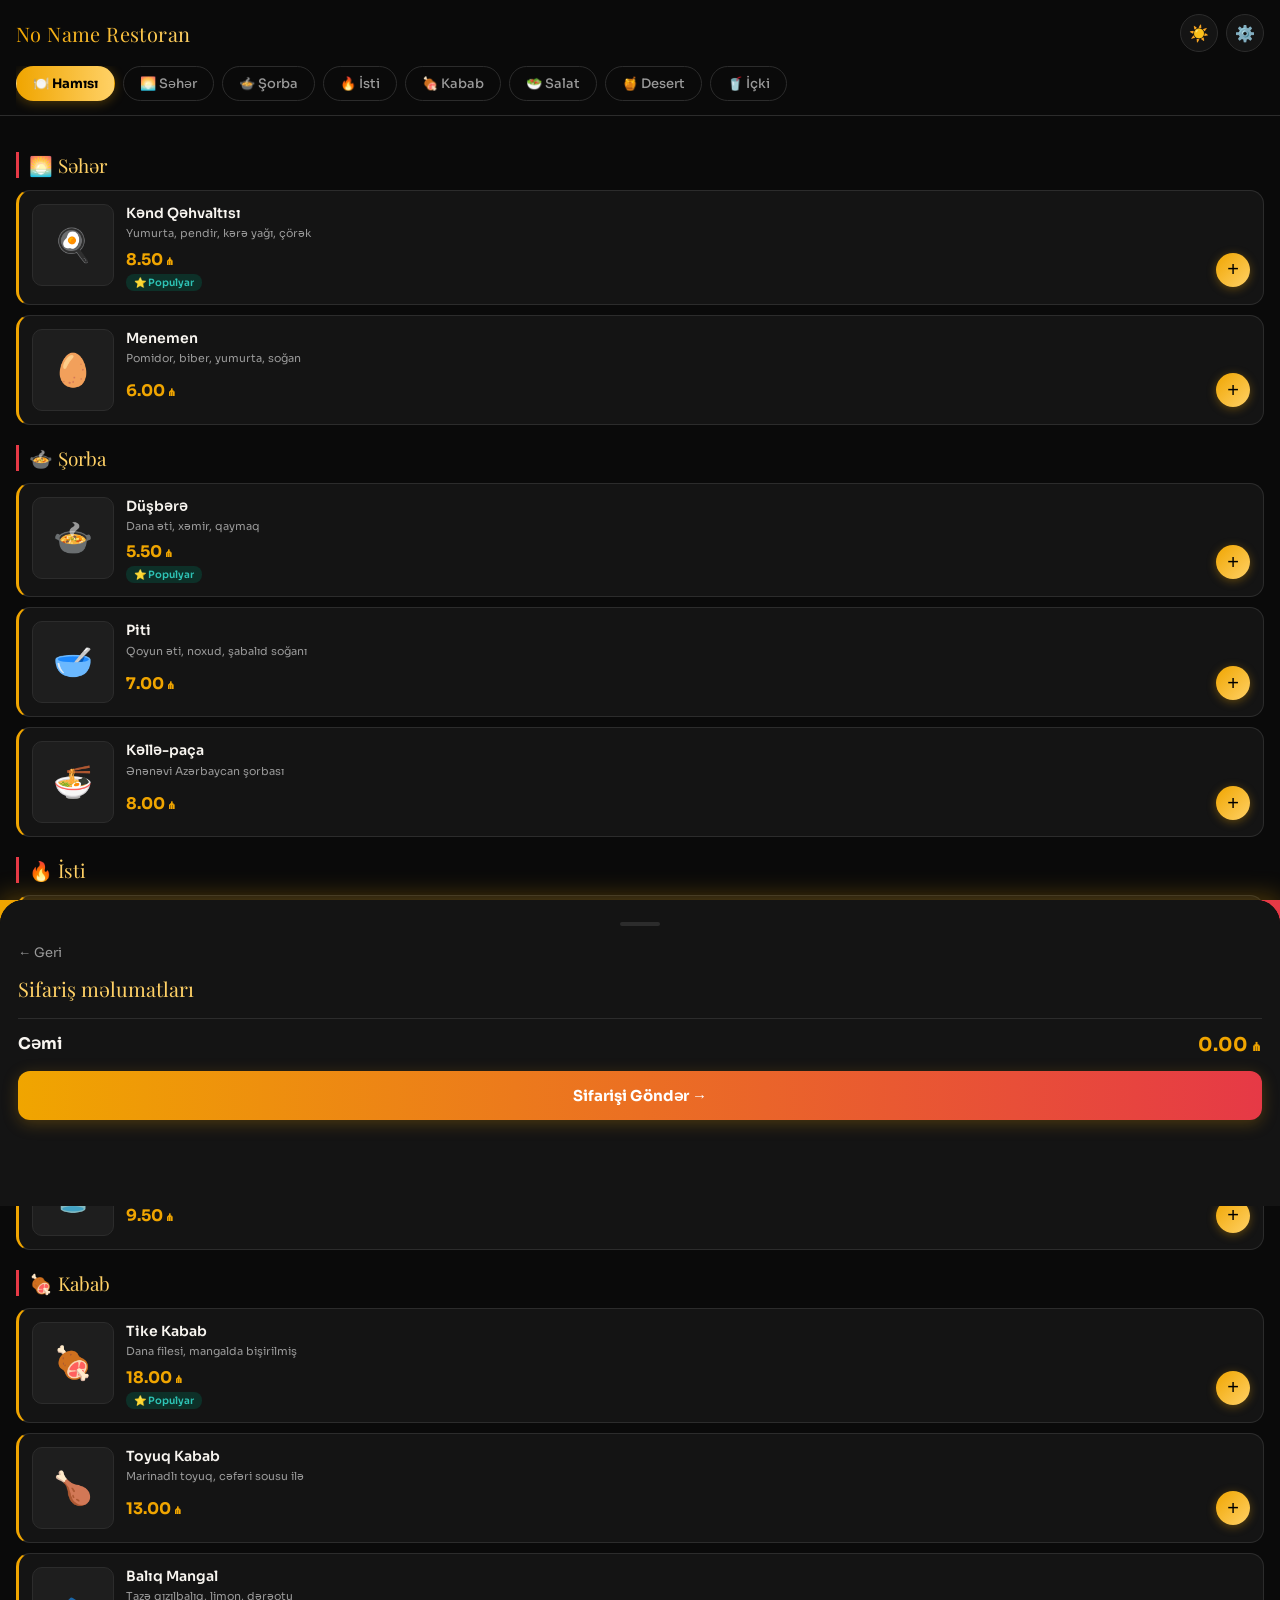
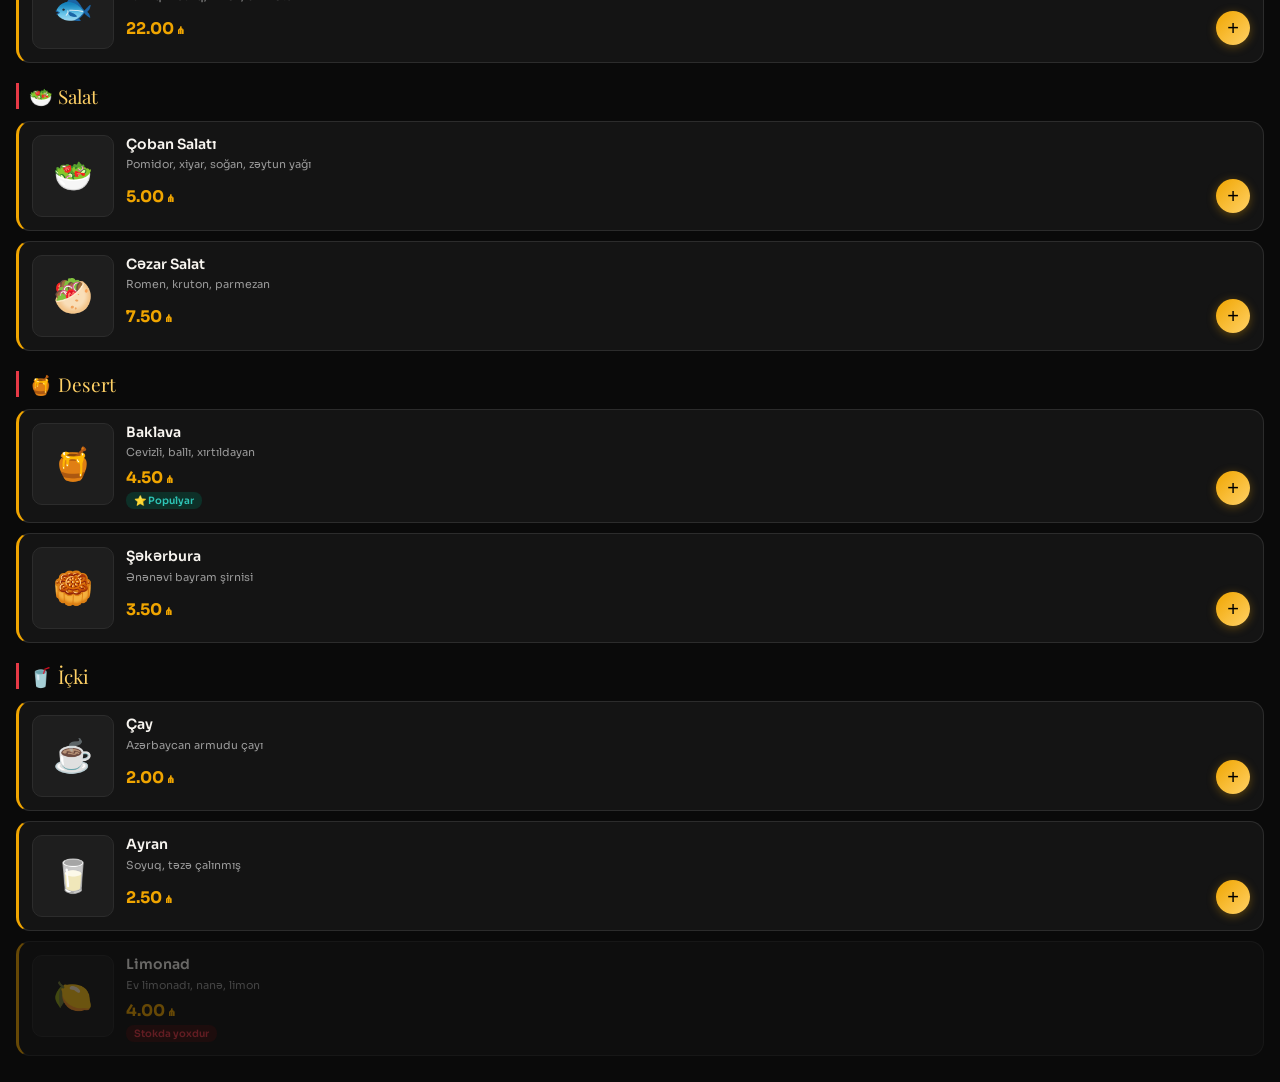
==== index.html @ 14096c50 "Add files via upload" ====
<!DOCTYPE html>
<html lang="az" data-theme="dark">
<head>
<meta charset="UTF-8">
<meta name="viewport" content="width=device-width, initial-scale=1, viewport-fit=cover">
<title>No Name Restoran</title>
<link href="https://fonts.googleapis.com/css2?family=Playfair+Display:wght@500;700&family=Sora:wght@400;500;600;700&display=swap" rel="stylesheet">
<style>
:root[data-theme="dark"] {
  --bg:#0a0a0a;--surface:#141414;--surface2:#1e1e1e;--border:#2c2c2c;
  --gold:#f0a500;--gold-light:#ffd166;--accent:#e63946;
  --text:#f8f5f0;--text-muted:#999;--red:#e63946;--green:#2ec4b6;
  --shadow:rgba(0,0,0,.4);--modal-bg:#141414;
}
:root[data-theme="light"] {
  --bg:#f5f5f0;--surface:#ffffff;--surface2:#f0ede6;--border:#e0ddd6;
  --gold:#d4920a;--gold-light:#b8780a;--accent:#e63946;
  --text:#1a1a1a;--text-muted:#666;--red:#e63946;--green:#1a9e94;
  --shadow:rgba(0,0,0,.12);--modal-bg:#ffffff;
}
*,*::before,*::after{box-sizing:border-box;margin:0;padding:0}
html,body{height:100%;background:var(--bg);color:var(--text);font-family:'Sora',sans-serif;transition:background .3s,color .3s}
body{min-height:100vh;padding-bottom:90px}

/* HEADER */
.header{
  position:sticky;top:env(safe-area-inset-top,0);z-index:100;
  background:var(--bg);backdrop-filter:blur(14px);
  border-bottom:1px solid var(--border);padding:14px 16px 0;
  transition:background .3s,border-color .3s;
}
.header-top{display:flex;align-items:center;justify-content:space-between;margin-bottom:14px;gap:10px}
.logo{font-family:'Playfair Display',serif;font-size:20px;letter-spacing:.02em;
  background:linear-gradient(90deg,#f0a500,#ffd166,#f0a500);
  background-size:200%;-webkit-background-clip:text;-webkit-text-fill-color:transparent;
  background-clip:text;animation:shimmer 3s infinite linear;white-space:nowrap;}
@keyframes shimmer{0%{background-position:0%}100%{background-position:200%}}
.header-actions{display:flex;gap:8px;align-items:center}
.icon-btn{
  width:38px;height:38px;border-radius:50%;border:1px solid var(--border);
  background:var(--surface);color:var(--text);font-size:16px;cursor:pointer;
  display:flex;align-items:center;justify-content:center;transition:all .2s;flex-shrink:0;
}
.icon-btn:active{transform:scale(.9)}

/* CATS */
.cats{display:flex;gap:8px;overflow-x:auto;padding-bottom:14px;scrollbar-width:none}
.cats::-webkit-scrollbar{display:none}
.cat-btn{
  flex-shrink:0;padding:8px 16px;border-radius:20px;font-size:13px;font-weight:500;
  white-space:nowrap;border:1px solid var(--border);background:transparent;
  color:var(--text-muted);cursor:pointer;transition:all .15s;font-family:'Sora',sans-serif;
}
.cat-btn.active{background:linear-gradient(90deg,#f0a500,#ffd166);color:#000;border-color:transparent;font-weight:700;box-shadow:0 2px 12px rgba(240,165,0,.3)}

/* CONTENT */
.content{padding:16px}
.section-title{
  font-family:'Playfair Display',serif;font-size:19px;color:var(--gold-light);
  margin:20px 0 12px;padding-left:10px;border-left:3px solid var(--accent);
}
.food-card{
  display:flex;gap:12px;align-items:flex-start;background:var(--surface);
  border:1px solid var(--border);border-left:3px solid var(--gold);
  border-radius:14px;padding:13px;margin-bottom:10px;
  transition:transform .15s,box-shadow .2s,background .3s;
}
.food-card:active{transform:scale(.985);box-shadow:0 4px 20px rgba(240,165,0,.12)}
.food-img{
  width:82px;height:82px;border-radius:10px;flex-shrink:0;font-size:32px;
  display:flex;align-items:center;justify-content:center;
  background:var(--surface2);border:1px solid var(--border);overflow:hidden;
}
.food-img img{width:100%;height:100%;object-fit:cover;border-radius:10px}
.food-info{flex:1;min-width:0}
.food-name{font-size:14px;font-weight:600;margin-bottom:3px;line-height:1.3}
.food-desc{font-size:11px;color:var(--text-muted);line-height:1.5;margin-bottom:7px}
.food-bottom{display:flex;align-items:center;justify-content:space-between;gap:8px}
.food-price{font-size:16px;font-weight:700;color:var(--gold)}
.food-badge{font-size:10px;padding:2px 8px;border-radius:8px;font-weight:600;display:inline-block;margin-top:2px}
.badge-out{background:#3a1212;color:var(--red)}
.badge-pop{background:#0d3028;color:var(--green)}
.add-btn{
  width:34px;height:34px;border-radius:50%;
  background:linear-gradient(135deg,#f0a500,#ffd166);
  border:none;color:#000;font-size:20px;cursor:pointer;
  display:flex;align-items:center;justify-content:center;
  flex-shrink:0;box-shadow:0 2px 10px rgba(240,165,0,.35);transition:transform .1s;
}
.add-btn:active{transform:scale(.88)}
.qty-ctrl{display:flex;align-items:center;gap:6px}
.qty-ctrl button{
  width:30px;height:30px;border-radius:50%;border:1px solid var(--border);
  background:var(--surface2);color:var(--text);font-size:16px;cursor:pointer;
  display:flex;align-items:center;justify-content:center;transition:all .15s;
}
.qty-ctrl button:active{background:var(--gold);color:#000}
.qty-ctrl span{font-weight:700;font-size:14px;min-width:20px;text-align:center;color:var(--gold)}

/* CART BAR */
.cart-bar{
  position:fixed;bottom:env(safe-area-inset-bottom,0);left:0;right:0;
  background:linear-gradient(90deg,#f0a500,#e63946);padding:14px 20px;
  display:flex;align-items:center;justify-content:space-between;
  cursor:pointer;z-index:200;transform:translateY(100%);
  transition:transform .25s cubic-bezier(.4,0,.2,1);
  box-shadow:0 -4px 24px rgba(240,165,0,.3);
}
.cart-bar.show{transform:translateY(0)}
.cart-bar-left{display:flex;align-items:center;gap:10px}
.cart-count{background:rgba(0,0,0,.25);color:#fff;width:28px;height:28px;border-radius:50%;display:flex;align-items:center;justify-content:center;font-weight:700;font-size:13px}
.cart-bar-label{font-weight:700;color:#fff;font-size:14px}
.cart-bar-total{font-weight:700;color:#fff;font-size:17px}

/* OVERLAY & MODALS */
.overlay{display:none;position:fixed;inset:0;background:rgba(0,0,0,.7);z-index:300;backdrop-filter:blur(6px)}
.overlay.show{display:block}
.modal{
  position:fixed;bottom:0;left:0;right:0;z-index:400;background:var(--modal-bg);
  border-radius:24px 24px 0 0;padding:22px 18px 32px;max-height:90vh;overflow-y:auto;
  transform:translateY(100%);transition:transform .3s cubic-bezier(.4,0,.2,1);
}
.modal.show{transform:translateY(0)}
.modal-handle{width:40px;height:4px;background:var(--border);border-radius:2px;margin:0 auto 18px}
.modal-title{font-family:'Playfair Display',serif;font-size:20px;margin-bottom:16px;color:var(--gold-light)}

/* ORDER TYPE MODAL */
.order-type-grid{display:grid;grid-template-columns:1fr 1fr;gap:12px;margin-bottom:16px}
.order-type-card{
  padding:20px 12px;border-radius:14px;border:2px solid var(--border);
  background:var(--surface2);text-align:center;cursor:pointer;
  transition:all .2s;
}
.order-type-card:hover,.order-type-card:active{border-color:var(--gold);background:var(--surface)}
.order-type-card .ot-icon{font-size:36px;margin-bottom:8px}
.order-type-card .ot-label{font-size:13px;font-weight:600}
.order-type-card .ot-sub{font-size:11px;color:var(--text-muted);margin-top:3px}

/* FORM */
.form-section{display:none}
.form-section.show{display:block}
.form-title{font-size:15px;font-weight:700;color:var(--gold);margin-bottom:14px;padding-bottom:8px;border-bottom:1px solid var(--border)}
.field-group{margin-bottom:12px}
.field-group label{display:block;font-size:11px;color:var(--text-muted);margin-bottom:5px;font-weight:600}
.field-group input,.field-group textarea,.field-group select{
  width:100%;background:var(--surface2);border:1px solid var(--border);
  border-radius:10px;padding:11px 13px;color:var(--text);font-size:14px;
  font-family:'Sora',sans-serif;outline:none;transition:border-color .2s;
}
.field-group input:focus,.field-group textarea:focus,.field-group select:focus{border-color:var(--gold)}
.field-group textarea{resize:none;height:80px;line-height:1.5}
.field-group select{appearance:none;background-image:url("data:image/svg+xml,%3Csvg xmlns='http://www.w3.org/2000/svg' width='12' height='8' viewBox='0 0 12 8'%3E%3Cpath d='M1 1l5 5 5-5' stroke='%23999' stroke-width='1.5' fill='none'/%3E%3C/svg%3E");background-repeat:no-repeat;background-position:right 12px center}

.cart-items-list{margin-bottom:14px}
.cart-item-row{display:flex;align-items:center;justify-content:space-between;padding:10px 0;border-bottom:1px solid var(--border);gap:8px}
.cart-item-row:last-child{border:none}
.cart-item-info{flex:1;font-size:13px}
.cart-item-price{font-size:13px;color:var(--gold);font-weight:600;white-space:nowrap}
.cart-total-row{display:flex;justify-content:space-between;padding:14px 0;font-size:16px;font-weight:700;border-top:1px solid var(--border)}
.cart-total-row span:last-child{color:var(--gold);font-size:19px}

.btn-primary{
  width:100%;padding:15px;border-radius:12px;
  background:linear-gradient(90deg,#f0a500,#e63946);
  color:#fff;font-size:15px;font-weight:700;border:none;cursor:pointer;
  font-family:'Sora',sans-serif;box-shadow:0 4px 16px rgba(240,165,0,.25);
  transition:opacity .15s;margin-bottom:10px;
}
.btn-primary:active{opacity:.85}
.btn-secondary{
  width:100%;padding:12px;border-radius:12px;background:transparent;
  color:var(--text-muted);font-size:14px;border:1px solid var(--border);
  cursor:pointer;font-family:'Sora',sans-serif;transition:all .15s;
}
.btn-secondary:active{border-color:var(--gold);color:var(--gold)}
.btn-back{
  display:flex;align-items:center;gap:6px;font-size:13px;color:var(--text-muted);
  background:none;border:none;cursor:pointer;margin-bottom:14px;font-family:'Sora',sans-serif;
}

/* SETTINGS PANEL */
.settings-panel{
  position:fixed;top:0;left:0;right:0;bottom:0;z-index:500;
  background:var(--modal-bg);transform:translateX(-100%);
  transition:transform .3s cubic-bezier(.4,0,.2,1);overflow-y:auto;
}
.settings-panel.show{transform:translateX(0)}
.settings-header{
  display:flex;align-items:center;justify-content:space-between;
  padding:20px 18px;border-bottom:1px solid var(--border);
  position:sticky;top:0;background:var(--modal-bg);z-index:1;
}
.settings-header h2{font-family:'Playfair Display',serif;font-size:20px;color:var(--gold-light)}
.close-btn{width:36px;height:36px;border-radius:50%;border:1px solid var(--border);background:var(--surface2);color:var(--text);font-size:18px;cursor:pointer;display:flex;align-items:center;justify-content:center}
.settings-body{padding:20px 18px}
.settings-section{margin-bottom:24px}
.settings-section h3{font-size:12px;font-weight:700;color:var(--text-muted);text-transform:uppercase;letter-spacing:.08em;margin-bottom:12px}
.lang-grid{display:grid;grid-template-columns:repeat(3,1fr);gap:8px}
.lang-card{
  padding:12px 8px;border-radius:12px;border:1px solid var(--border);
  background:var(--surface2);text-align:center;cursor:pointer;transition:all .2s;
}
.lang-card.active{border-color:var(--gold);background:var(--surface)}
.lang-card .lc-flag{font-size:24px;margin-bottom:4px}
.lang-card .lc-name{font-size:12px;font-weight:600}

/* SUCCESS */
.success-screen{text-align:center;padding:30px 0;display:none}
.success-screen .s-icon{font-size:64px;margin-bottom:16px}
.success-screen h3{font-family:'Playfair Display',serif;font-size:22px;color:var(--gold-light);margin-bottom:8px}
.success-screen p{color:var(--text-muted);font-size:13px;line-height:1.7}

.empty{text-align:center;padding:60px 20px;color:var(--text-muted)}

@media(prefers-reduced-motion:reduce){.cart-bar,.modal,.settings-panel{transition:none}.logo{animation:none}}
</style>
</head>
<body>

<div class="header">
  <div class="header-top">
    <div class="logo">No Name Restoran</div>
    <div class="header-actions">
      <button class="icon-btn" onclick="toggleTheme()" id="themeBtn" title="Rejim">🌙</button>
      <button class="icon-btn" onclick="openSettings()" title="Ayarlar">⚙️</button>
    </div>
  </div>
  <div class="cats" id="catBar"></div>
</div>

<div class="content" id="menuContent"></div>

<div class="cart-bar" id="cartBar" onclick="openCart()">
  <div class="cart-bar-left">
    <div class="cart-count" id="cartCount">0</div>
    <div class="cart-bar-label" id="cartBarLabel">Sifarişə bax</div>
  </div>
  <div class="cart-bar-total" id="cartBarTotal">0.00 ₼</div>
</div>

<!-- OVERLAY -->
<div class="overlay" id="overlay" onclick="closeModals()"></div>

<!-- CART MODAL -->
<div class="modal" id="cartModal">
  <div class="modal-handle"></div>
  <div id="cartContent"></div>
</div>

<!-- ORDER TYPE MODAL -->
<div class="modal" id="orderTypeModal">
  <div class="modal-handle"></div>
  <div class="modal-title" id="otTitle">Sifariş növünü seçin</div>
  <div id="pendingItemInfo" style="background:var(--surface2);border-radius:10px;padding:12px;margin-bottom:16px;font-size:14px"></div>
  <div class="order-type-grid">
    <div class="order-type-card" onclick="selectOrderType('delivery')">
      <div class="ot-icon">🚗</div>
      <div class="ot-label" id="otDeliveryLabel">Çatdırılma</div>
      <div class="ot-sub" id="otDeliverySub">Ünvanınıza</div>
    </div>
    <div class="order-type-card" onclick="selectOrderType('dine')">
      <div class="ot-icon">🍽️</div>
      <div class="ot-label" id="otDineLabel">Restoranda</div>
      <div class="ot-sub" id="otDineSub">Stolda yemək</div>
    </div>
  </div>
</div>

<!-- CHECKOUT MODAL -->
<div class="modal" id="checkoutModal">
  <div class="modal-handle"></div>
  <button class="btn-back" onclick="backToOrderType()">← Geri</button>
  <div class="modal-title" id="checkoutTitle">Sifariş məlumatları</div>

  <!-- Cart summary -->
  <div class="cart-items-list" id="checkoutItems"></div>
  <div class="cart-total-row"><span id="totalLabel">Cəmi</span><span id="checkoutTotal">0.00 ₼</span></div>

  <!-- DELIVERY FORM -->
  <div class="form-section" id="deliveryForm">
    <div class="form-title" id="deliveryFormTitle">📍 Çatdırılma məlumatları</div>
    <div class="field-group"><label id="nameLabel">Ad Soyad</label><input type="text" id="d_name" placeholder="Adınızı daxil edin"></div>
    <div class="field-group"><label id="phoneLabel">Telefon</label><input type="tel" id="d_phone" placeholder="+994 XX XXX XX XX"></div>
    <div class="field-group"><label id="addressLabel">Ünvan</label><textarea id="d_address" placeholder="Dəqiq ünvanı yazın (küçə, ev, mənzil)"></textarea></div>
    <div class="field-group"><label id="noteLabel">Qeyd</label><textarea id="d_note" placeholder="Əlavə qeyd (istəyə görə)"></textarea></div>
  </div>

  <!-- DINE FORM -->
  <div class="form-section" id="dineForm">
    <div class="form-title" id="dineFormTitle">🪑 Restoran məlumatları</div>
    <div class="field-group"><label id="tableLabel2">Stol nömrəsi</label><input type="text" id="r_table" placeholder="Məs: 5 və ya VIP-1"></div>
    <div class="field-group"><label id="guestLabel">Ad (istəyə görə)</label><input type="text" id="r_name" placeholder="Adınız"></div>
    <div class="field-group"><label id="rNoteLabel">Qeyd</label><textarea id="r_note" placeholder="Xüsusi istəklər..."></textarea></div>
  </div>

  <button class="btn-primary" id="placeOrderBtn" onclick="placeOrder()">Sifarişi Göndər →</button>
  <div class="success-screen" id="successScreen">
    <div class="s-icon">✅</div>
    <h3 id="successTitle">Sifarişiniz qəbul edildi!</h3>
    <p id="successSub">Tezliklə sizinlə əlaqə saxlanılacaq. Təşəkkür edirik!</p>
  </div>
</div>

<!-- SETTINGS PANEL -->
<div class="settings-panel" id="settingsPanel">
  <div class="settings-header">
    <h2 id="settingsTitle">⚙️ Ayarlar</h2>
    <button class="close-btn" onclick="closeSettings()">✕</button>
  </div>
  <div class="settings-body">
    <div class="settings-section">
      <h3 id="langSectionTitle">Dil / Language</h3>
      <div class="lang-grid">
        <div class="lang-card active" onclick="setLang('az')" id="langAz">
          <div class="lc-flag">🇦🇿</div><div class="lc-name">Azərbaycan</div>
        </div>
        <div class="lang-card" onclick="setLang('tr')" id="langTr">
          <div class="lc-flag">🇹🇷</div><div class="lc-name">Türkçe</div>
        </div>
        <div class="lang-card" onclick="setLang('en')" id="langEn">
          <div class="lc-flag">🇺🇸</div><div class="lc-name">English</div>
        </div>
      </div>
    </div>
  </div>
</div>

<script>
// ═══════════════════════════════════════════════════════
// TRANSLATIONS
// ═══════════════════════════════════════════════════════
const T = {
  az: {
    cats: [{id:'all',label:'🍽️ Hamısı'},{id:'sabah',label:'🌅 Səhər'},{id:'shorba',label:'🍲 Şorba'},{id:'isti',label:'🔥 İsti'},{id:'kabab',label:'🍖 Kabab'},{id:'salat',label:'🥗 Salat'},{id:'desert',label:'🍯 Desert'},{id:'icki',label:'🥤 İçki'}],
    cartBtn:'Sifarişə bax', total:'Cəmi',
    orderTypeTitle:'Sifariş növünü seçin',
    otDelivery:'Çatdırılma', otDeliverySub:'Ünvanınıza',
    otDine:'Restoranda', otDineSub:'Stolda yemək',
    deliveryTitle:'📍 Çatdırılma məlumatları',
    dineTitle:'🪑 Restoran məlumatları',
    nameL:'Ad Soyad', phoneL:'Telefon', addressL:'Ünvan', noteL:'Qeyd',
    tableL:'Stol nömrəsi', guestL:'Ad (istəyə görə)', rNoteL:'Qeyd',
    placeOrder:'Sifarişi Göndər →',
    successTitle:'Sifarişiniz qəbul edildi!',
    successSub:'Tezliklə sizinlə əlaqə saxlanılacaq. Təşəkkür edirik!',
    back:'← Geri', settingsTitle:'⚙️ Ayarlar', langTitle:'Dil / Language',
    outOfStock:'Stokda yoxdur', popular:'⭐ Populyar',
    checkoutTitleDelivery:'Çatdırılma sifarişi', checkoutTitleDine:'Restoran sifarişi',
    errName:'Adı daxil edin', errPhone:'Telefonu daxil edin', errAddress:'Ünvanı daxil edin', errTable:'Stol nömrəsini daxil edin',
  },
  tr: {
    cats: [{id:'all',label:'🍽️ Tümü'},{id:'sabah',label:'🌅 Kahvaltı'},{id:'shorba',label:'🍲 Çorba'},{id:'isti',label:'🔥 Sıcak'},{id:'kabab',label:'🍖 Kebap'},{id:'salat',label:'🥗 Salata'},{id:'desert',label:'🍯 Tatlı'},{id:'icki',label:'🥤 İçecek'}],
    cartBtn:'Siparişe Bak', total:'Toplam',
    orderTypeTitle:'Sipariş türünü seçin',
    otDelivery:'Teslimat', otDeliverySub:'Adresinize',
    otDine:'Restoranda', otDineSub:'Masada yemek',
    deliveryTitle:'📍 Teslimat bilgileri',
    dineTitle:'🪑 Restoran bilgileri',
    nameL:'Ad Soyad', phoneL:'Telefon', addressL:'Adres', noteL:'Not',
    tableL:'Masa numarası', guestL:'Ad (isteğe bağlı)', rNoteL:'Not',
    placeOrder:'Siparişi Gönder →',
    successTitle:'Siparişiniz alındı!',
    successSub:'En kısa sürede sizinle iletişime geçeceğiz. Teşekkürler!',
    back:'← Geri', settingsTitle:'⚙️ Ayarlar', langTitle:'Dil / Language',
    outOfStock:'Stokta yok', popular:'⭐ Popüler',
    checkoutTitleDelivery:'Teslimat siparişi', checkoutTitleDine:'Restoran siparişi',
    errName:'Adı girin', errPhone:'Telefonu girin', errAddress:'Adresi girin', errTable:'Masa numarasını girin',
  },
  en: {
    cats: [{id:'all',label:'🍽️ All'},{id:'sabah',label:'🌅 Breakfast'},{id:'shorba',label:'🍲 Soup'},{id:'isti',label:'🔥 Hot'},{id:'kabab',label:'🍖 Kebab'},{id:'salat',label:'🥗 Salad'},{id:'desert',label:'🍯 Dessert'},{id:'icki',label:'🥤 Drinks'}],
    cartBtn:'View Order', total:'Total',
    orderTypeTitle:'Select order type',
    otDelivery:'Delivery', otDeliverySub:'To your address',
    otDine:'Dine In', otDineSub:'At the table',
    deliveryTitle:'📍 Delivery details',
    dineTitle:'🪑 Restaurant details',
    nameL:'Full Name', phoneL:'Phone', addressL:'Address', noteL:'Note',
    tableL:'Table number', guestL:'Name (optional)', rNoteL:'Note',
    placeOrder:'Place Order →',
    successTitle:'Order received!',
    successSub:'We will contact you shortly. Thank you!',
    back:'← Back', settingsTitle:'⚙️ Settings', langTitle:'Language',
    outOfStock:'Out of stock', popular:'⭐ Popular',
    checkoutTitleDelivery:'Delivery order', checkoutTitleDine:'Dine-in order',
    errName:'Enter name', errPhone:'Enter phone', errAddress:'Enter address', errTable:'Enter table number',
  }
};

// ═══════════════════════════════════════════════════════
// DEFAULT MENU (müştəri oxuya bilər, dəyişə bilməz)
// ═══════════════════════════════════════════════════════
const DEFAULT_MENU = [
  {id:1,cat:'sabah',name:'Kənd Qəhvaltısı',desc:'Yumurta, pendir, kərə yağı, çörək',price:8.50,emoji:'🍳',popular:true},
  {id:2,cat:'sabah',name:'Menemen',desc:'Pomidor, biber, yumurta, soğan',price:6.00,emoji:'🥚'},
  {id:3,cat:'shorba',name:'Düşbərə',desc:'Dana əti, xəmir, qaymaq',price:5.50,emoji:'🍲',popular:true},
  {id:4,cat:'shorba',name:'Piti',desc:'Qoyun əti, noxud, şabalıd soğanı',price:7.00,emoji:'🥣'},
  {id:5,cat:'shorba',name:'Kəllə-paça',desc:'Ənənəvi Azərbaycan şorbası',price:8.00,emoji:'🍜'},
  {id:6,cat:'isti',name:'Lülə Kabab',desc:'Dana əti, soğan, ədviyyat',price:12.50,emoji:'🥩',popular:true},
  {id:7,cat:'isti',name:'Plov',desc:'Basmati düyü, quzuəti, şaftalı',price:14.00,emoji:'🍚'},
  {id:8,cat:'isti',name:'Dolma',desc:'Üzüm yarpağı, ətin ü, düyü',price:9.50,emoji:'🫙'},
  {id:9,cat:'kabab',name:'Tike Kabab',desc:'Dana filesi, mangalda bişirilmiş',price:18.00,emoji:'🍖',popular:true},
  {id:10,cat:'kabab',name:'Toyuq Kabab',desc:'Marinadlı toyuq, cəfəri sousu ilə',price:13.00,emoji:'🍗'},
  {id:11,cat:'kabab',name:'Balıq Mangal',desc:'Tazə qızılbalıq, limon, dərəotu',price:22.00,emoji:'🐟'},
  {id:12,cat:'salat',name:'Çoban Salatı',desc:'Pomidor, xiyar, soğan, zəytun yağı',price:5.00,emoji:'🥗'},
  {id:13,cat:'salat',name:'Cəzar Salat',desc:'Romen, kruton, parmezan',price:7.50,emoji:'🥙'},
  {id:14,cat:'desert',name:'Baklava',desc:'Cevizli, ballı, xırtıldayan',price:4.50,emoji:'🍯',popular:true},
  {id:15,cat:'desert',name:'Şəkərbura',desc:'Ənənəvi bayram şirnisi',price:3.50,emoji:'🥮'},
  {id:16,cat:'icki',name:'Çay',desc:'Azərbaycan armudu çayı',price:2.00,emoji:'☕'},
  {id:17,cat:'icki',name:'Ayran',desc:'Soyuq, təzə çalınmış',price:2.50,emoji:'🥛'},
  {id:18,cat:'icki',name:'Limonad',desc:'Ev limonadı, nanə, limon',price:4.00,emoji:'🍋',outOfStock:true},
];

// READ-ONLY: admin tərəfindən saxlanmış menyu yalnız oxunur
function getMenu() {
  try {
    const saved = localStorage.getItem('nn_menu');
    if (saved) return JSON.parse(saved);
  } catch(e){}
  return DEFAULT_MENU;
}

// ═══════════════════════════════════════════════════════
// STATE
// ═══════════════════════════════════════════════════════
let lang = localStorage.getItem('nn_lang') || 'az';
let activeCat = 'all';
let cart = {};
let currentOrderType = null;
let pendingItemId = null;

// ═══════════════════════════════════════════════════════
// THEME
// ═══════════════════════════════════════════════════════
function initTheme() {
  const saved = localStorage.getItem('nn_theme') || 'dark';
  document.documentElement.setAttribute('data-theme', saved);
  document.getElementById('themeBtn').textContent = saved === 'dark' ? '☀️' : '🌙';
}
function toggleTheme() {
  const cur = document.documentElement.getAttribute('data-theme');
  const next = cur === 'dark' ? 'light' : 'dark';
  document.documentElement.setAttribute('data-theme', next);
  localStorage.setItem('nn_theme', next);
  document.getElementById('themeBtn').textContent = next === 'dark' ? '☀️' : '🌙';
}

// ═══════════════════════════════════════════════════════
// SETTINGS
// ═══════════════════════════════════════════════════════
function openSettings() {
  document.getElementById('settingsPanel').classList.add('show');
}
function closeSettings() {
  document.getElementById('settingsPanel').classList.remove('show');
}
function setLang(l) {
  lang = l;
  localStorage.setItem('nn_lang', l);
  ['az','tr','en'].forEach(code => {
    document.getElementById('lang'+code.charAt(0).toUpperCase()+code.slice(1))?.classList.toggle('active', code===l);
  });
  applyTranslations();
  renderCats();
  renderMenu();
}

function applyTranslations() {
  const t = T[lang];
  const el = (id, txt) => { const e = document.getElementById(id); if(e) e.textContent = txt; };
  el('cartBarLabel', t.cartBtn);
  el('otTitle', t.orderTypeTitle);
  el('otDeliveryLabel', t.otDelivery);
  el('otDeliverySub', t.otDeliverySub);
  el('otDineLabel', t.otDine);
  el('otDineSub', t.otDineSub);
  el('deliveryFormTitle', t.deliveryTitle);
  el('dineFormTitle', t.dineTitle);
  el('nameLabel', t.nameL);
  el('phoneLabel', t.phoneL);
  el('addressLabel', t.addressL);
  el('noteLabel', t.noteL);
  el('tableLabel2', t.tableL);
  el('guestLabel', t.guestL);
  el('rNoteLabel', t.rNoteL);
  el('placeOrderBtn', t.placeOrder);
  el('totalLabel', t.total);
  el('settingsTitle', t.settingsTitle);
  el('langSectionTitle', t.langTitle);
  el('successTitle', t.successTitle);
  el('successSub', t.successSub);
}

// ═══════════════════════════════════════════════════════
// RENDER
// ═══════════════════════════════════════════════════════
function renderCats() {
  const cats = T[lang].cats;
  document.getElementById('catBar').innerHTML = cats.map(c =>
    `<button class="cat-btn${activeCat===c.id?' active':''}" onclick="setCat('${c.id}')">${c.label}</button>`
  ).join('');
}

function renderMenu() {
  const menu = getMenu();
  const t = T[lang];
  const filtered = menu.filter(it => activeCat==='all' || it.cat===activeCat);

  if (!filtered.length) {
    document.getElementById('menuContent').innerHTML = `<div class="empty">🍽️<br><br>Nəticə tapılmadı</div>`;
    return;
  }

  let html = '';
  if (activeCat === 'all') {
    T[lang].cats.slice(1).forEach(cat => {
      const ci = filtered.filter(it => it.cat===cat.id);
      if (!ci.length) return;
      html += `<div class="section-title">${cat.label}</div>`;
      html += ci.map(item => renderCard(item, t)).join('');
    });
  } else {
    html = filtered.map(item => renderCard(item, t)).join('');
  }
  document.getElementById('menuContent').innerHTML = html;
}

function renderCard(item, t) {
  const qty = cart[item.id] || 0;
  const dis = item.outOfStock ? 'style="opacity:.4;pointer-events:none"' : '';
  const badge = item.outOfStock
    ? `<span class="food-badge badge-out">${t.outOfStock}</span>`
    : item.popular ? `<span class="food-badge badge-pop">${t.popular}</span>` : '';
  const imgContent = item.imageUrl
    ? `<img src="${item.imageUrl}" alt="${item.name}" onerror="this.parentElement.innerHTML='${item.emoji}'">`
    : item.emoji;
  const ctrl = item.outOfStock ? '' : qty > 0
    ? `<div class="qty-ctrl">
        <button onclick="changeQty(${item.id},-1)">−</button>
        <span>${qty}</span>
        <button onclick="addToCartWithCheck(${item.id})">+</button>
       </div>`
    : `<button class="add-btn" onclick="addToCartWithCheck(${item.id})">+</button>`;
  return `<div class="food-card" ${dis}>
    <div class="food-img">${imgContent}</div>
    <div class="food-info">
      <div class="food-name">${item.name}</div>
      <div class="food-desc">${item.desc}</div>
      <div class="food-bottom">
        <div><div class="food-price">${item.price.toFixed(2)} ₼</div>${badge}</div>
        ${ctrl}
      </div>
    </div>
  </div>`;
}

// ═══════════════════════════════════════════════════════
// CART & ORDER FLOW
// ═══════════════════════════════════════════════════════
function addToCartWithCheck(id) {
  if (!currentOrderType) {
    // ilk dəfə — order type modal aç
    pendingItemId = id;
    openOrderTypeModal(id);
  } else {
    // artıq order type seçilib
    changeQty(id, 1);
  }
}

function openOrderTypeModal(id) {
  const menu = getMenu();
  const item = menu.find(i => i.id === id);
  const t = T[lang];
  document.getElementById('otTitle').textContent = t.orderTypeTitle;
  document.getElementById('otDeliveryLabel').textContent = t.otDelivery;
  document.getElementById('otDeliverySub').textContent = t.otDeliverySub;
  document.getElementById('otDineLabel').textContent = t.otDine;
  document.getElementById('otDineSub').textContent = t.otDineSub;
  if (item) {
    document.getElementById('pendingItemInfo').innerHTML =
      `<b>${item.emoji} ${item.name}</b> — ${item.price.toFixed(2)} ₼`;
  }
  showModal('orderTypeModal');
}

function selectOrderType(type) {
  currentOrderType = type;
  if (pendingItemId !== null) {
    changeQty(pendingItemId, 1);
    pendingItemId = null;
  }
  closeModals();
}

function changeQty(id, delta) {
  cart[id] = (cart[id] || 0) + delta;
  if (cart[id] <= 0) delete cart[id];
  renderMenu();
  updateCartBar();
}

function updateCartBar() {
  const menu = getMenu();
  let count = 0, total = 0;
  Object.entries(cart).forEach(([id, qty]) => {
    const item = menu.find(i => i.id == id);
    if (item) { count += qty; total += item.price * qty; }
  });
  const bar = document.getElementById('cartBar');
  if (count > 0) {
    bar.classList.add('show');
    document.getElementById('cartCount').textContent = count;
    document.getElementById('cartBarLabel').textContent = T[lang].cartBtn;
    document.getElementById('cartBarTotal').textContent = total.toFixed(2) + ' ₼';
  } else {
    bar.classList.remove('show');
  }
}

function openCart() {
  const menu = getMenu();
  const t = T[lang];
  let total = 0;
  const rows = Object.entries(cart).map(([id, qty]) => {
    const item = menu.find(i => i.id == id);
    if (!item) return '';
    const sub = item.price * qty;
    total += sub;
    return `<div class="cart-item-row">
      <div class="cart-item-info">${item.emoji} ${item.name}
        <span style="color:var(--text-muted);font-size:12px"> ×${qty}</span>
      </div>
      <div class="qty-ctrl" style="gap:6px">
        <button onclick="changeQty(${item.id},-1);openCart()" style="width:26px;height:26px;font-size:14px">−</button>
        <span style="font-size:13px">${qty}</span>
        <button onclick="changeQty(${item.id},1);openCart()" style="width:26px;height:26px;font-size:14px">+</button>
      </div>
      <div class="cart-item-price">${sub.toFixed(2)} ₼</div>
    </div>`;
  }).join('');

  document.getElementById('cartContent').innerHTML = `
    <div class="modal-title">🛒 ${t.cartBtn}</div>
    <div class="cart-items-list">${rows || '<div style="color:var(--text-muted);text-align:center;padding:20px">Səbət boşdur</div>'}</div>
    <div class="cart-total-row"><span>${t.total}</span><span>${total.toFixed(2)} ₼</span></div>
    <button class="btn-primary" onclick="proceedToCheckout()" ${!Object.keys(cart).length?'disabled style="opacity:.5"':''}>${t.placeOrder}</button>
    <button class="btn-secondary" onclick="closeModals()">← Menyuya qayıt</button>
  `;
  showModal('cartModal');
}

function proceedToCheckout() {
  if (!currentOrderType) {
    closeModals();
    setTimeout(() => showModal('orderTypeModal'), 100);
    return;
  }
  buildCheckout();
  closeModals();
  setTimeout(() => showModal('checkoutModal'), 100);
}

function buildCheckout() {
  const menu = getMenu();
  const t = T[lang];
  let total = 0;
  const rows = Object.entries(cart).map(([id, qty]) => {
    const item = menu.find(i => i.id == id);
    if (!item) return '';
    const sub = item.price * qty;
    total += sub;
    return `<div class="cart-item-row">
      <div class="cart-item-info">${item.emoji} ${item.name} ×${qty}</div>
      <div class="cart-item-price">${sub.toFixed(2)} ₼</div>
    </div>`;
  }).join('');
  document.getElementById('checkoutItems').innerHTML = rows;
  document.getElementById('checkoutTotal').textContent = total.toFixed(2) + ' ₼';
  document.getElementById('totalLabel').textContent = t.total;
  document.getElementById('placeOrderBtn').textContent = t.placeOrder;
  document.getElementById('checkoutTitle').textContent = currentOrderType === 'delivery' ? t.checkoutTitleDelivery : t.checkoutTitleDine;
  document.getElementById('successTitle').textContent = t.successTitle;
  document.getElementById('successSub').textContent = t.successSub;

  // form göstər/gizlə
  document.getElementById('deliveryForm').classList.toggle('show', currentOrderType === 'delivery');
  document.getElementById('dineForm').classList.toggle('show', currentOrderType === 'dine');

  // labels
  document.getElementById('deliveryFormTitle').textContent = t.deliveryTitle;
  document.getElementById('dineFormTitle').textContent = t.dineTitle;
  document.getElementById('nameLabel').textContent = t.nameL;
  document.getElementById('phoneLabel').textContent = t.phoneL;
  document.getElementById('addressLabel').textContent = t.addressL;
  document.getElementById('noteLabel').textContent = t.noteL;
  document.getElementById('tableLabel2').textContent = t.tableL;
  document.getElementById('guestLabel').textContent = t.guestL;
  document.getElementById('rNoteLabel').textContent = t.rNoteL;

  document.getElementById('successScreen').style.display = 'none';
  document.getElementById('placeOrderBtn').style.display = '';
}

function backToOrderType() {
  closeModals();
  setTimeout(() => showModal('orderTypeModal'), 100);
}

function placeOrder() {
  const t = T[lang];
  const menu = getMenu();
  let orderData = {};

  if (currentOrderType === 'delivery') {
    const name = document.getElementById('d_name').value.trim();
    const phone = document.getElementById('d_phone').value.trim();
    const address = document.getElementById('d_address').value.trim();
    if (!name) { alert(t.errName); return; }
    if (!phone) { alert(t.errPhone); return; }
    if (!address) { alert(t.errAddress); return; }
    orderData = { type:'delivery', name, phone, address, note: document.getElementById('d_note').value.trim() };
  } else {
    const table = document.getElementById('r_table').value.trim();
    if (!table) { alert(t.errTable); return; }
    orderData = { type:'dine', table, guestName: document.getElementById('r_name').value.trim(), note: document.getElementById('r_note').value.trim() };
  }

  let total = 0;
  const items = Object.entries(cart).map(([id, qty]) => {
    const item = menu.find(i => i.id == id);
    if (!item) return null;
    total += item.price * qty;
    return { id, name: item.name, price: item.price, qty };
  }).filter(Boolean);

  const order = { id: Date.now(), ...orderData, items, total, time: new Date().toLocaleTimeString('az-AZ'), date: new Date().toLocaleDateString('az-AZ'), status: 'new', lang };

  const orders = JSON.parse(localStorage.getItem('nn_orders') || '[]');
  orders.unshift(order);
  localStorage.setItem('nn_orders', JSON.stringify(orders));

  cart = {};
  updateCartBar();
  renderMenu();

  document.getElementById('placeOrderBtn').style.display = 'none';
  document.getElementById('deliveryForm').style.display = 'none';
  document.getElementById('dineForm').style.display = 'none';
  document.getElementById('successScreen').style.display = 'block';
  setTimeout(closeModals, 3500);
}

// ═══════════════════════════════════════════════════════
// MODAL UTILS
// ═══════════════════════════════════════════════════════
function showModal(id) {
  document.getElementById('overlay').classList.add('show');
  document.getElementById(id).classList.add('show');
}
function closeModals() {
  document.getElementById('overlay').classList.remove('show');
  ['cartModal','orderTypeModal','checkoutModal'].forEach(id => {
    document.getElementById(id).classList.remove('show');
  });
}
function setCat(id) { activeCat = id; renderCats(); renderMenu(); }

// ═══════════════════════════════════════════════════════
// INIT
// ═══════════════════════════════════════════════════════
initTheme();
applyTranslations();
renderCats();
renderMenu();
// dil kartlarını aktiv et
['az','tr','en'].forEach(code => {
  const key = 'lang' + code.charAt(0).toUpperCase() + code.slice(1);
  document.getElementById(key)?.classList.toggle('active', code === lang);
});
</script>
</body>
</html>
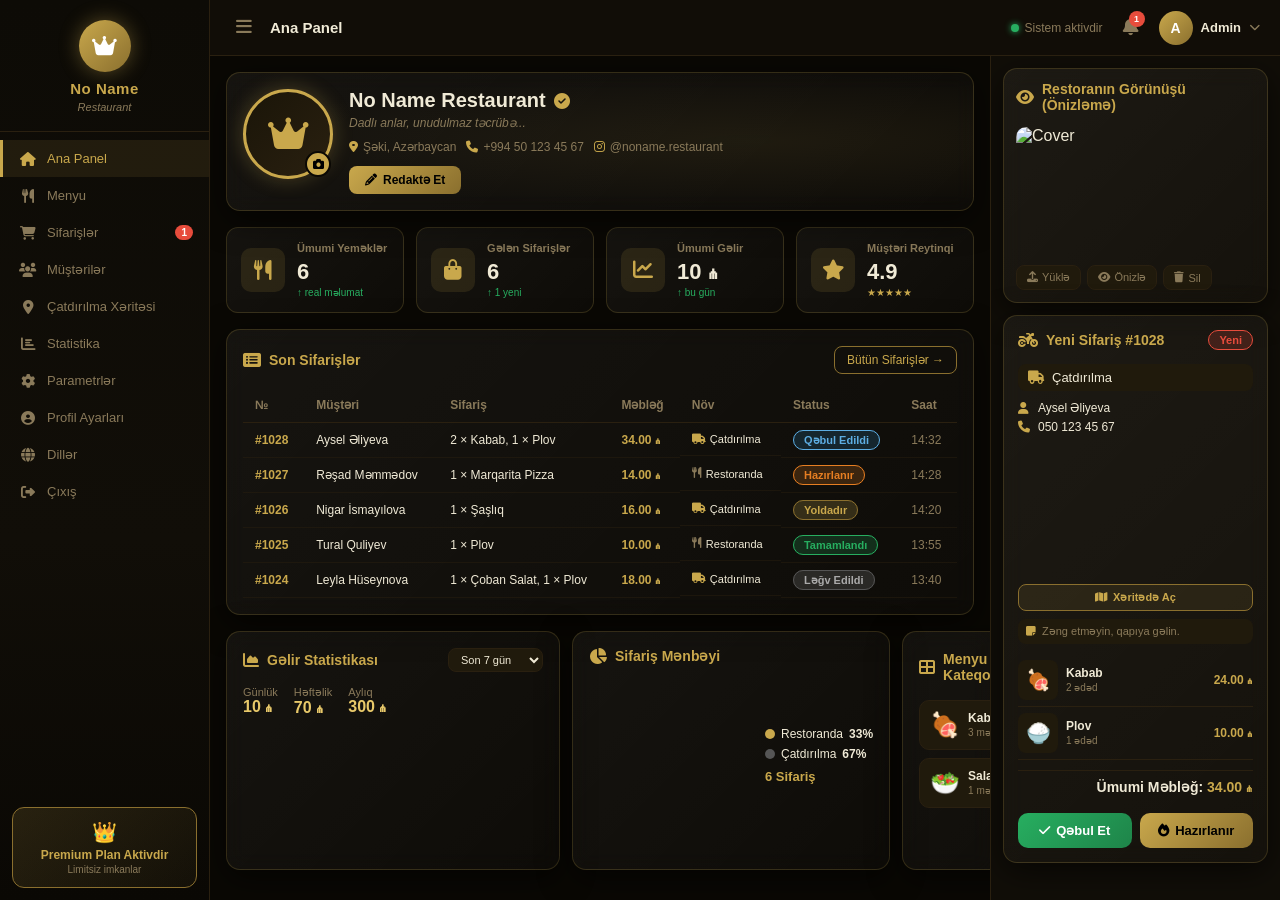
==== commit 338707a4: "Add files via upload" ====
--- a/index.html
+++ b/index.html
@@ -1,782 +1,605 @@
 <!DOCTYPE html>
-<html lang="az" data-theme="dark">
+<html lang="az">
 <head>
 <meta charset="UTF-8">
-<meta name="viewport" content="width=device-width, initial-scale=1, viewport-fit=cover">
-<title>No Name Restoran</title>
-<link href="https://fonts.googleapis.com/css2?family=Playfair+Display:wght@500;700&family=Sora:wght@400;500;600;700&display=swap" rel="stylesheet">
-<style>
-:root[data-theme="dark"] {
-  --bg:#0a0a0a;--surface:#141414;--surface2:#1e1e1e;--border:#2c2c2c;
-  --gold:#f0a500;--gold-light:#ffd166;--accent:#e63946;
-  --text:#f8f5f0;--text-muted:#999;--red:#e63946;--green:#2ec4b6;
-  --shadow:rgba(0,0,0,.4);--modal-bg:#141414;
-}
-:root[data-theme="light"] {
-  --bg:#f5f5f0;--surface:#ffffff;--surface2:#f0ede6;--border:#e0ddd6;
-  --gold:#d4920a;--gold-light:#b8780a;--accent:#e63946;
-  --text:#1a1a1a;--text-muted:#666;--red:#e63946;--green:#1a9e94;
-  --shadow:rgba(0,0,0,.12);--modal-bg:#ffffff;
-}
-*,*::before,*::after{box-sizing:border-box;margin:0;padding:0}
-html,body{height:100%;background:var(--bg);color:var(--text);font-family:'Sora',sans-serif;transition:background .3s,color .3s}
-body{min-height:100vh;padding-bottom:90px}
-
-/* HEADER */
-.header{
-  position:sticky;top:env(safe-area-inset-top,0);z-index:100;
-  background:var(--bg);backdrop-filter:blur(14px);
-  border-bottom:1px solid var(--border);padding:14px 16px 0;
-  transition:background .3s,border-color .3s;
-}
-.header-top{display:flex;align-items:center;justify-content:space-between;margin-bottom:14px;gap:10px}
-.logo{font-family:'Playfair Display',serif;font-size:20px;letter-spacing:.02em;
-  background:linear-gradient(90deg,#f0a500,#ffd166,#f0a500);
-  background-size:200%;-webkit-background-clip:text;-webkit-text-fill-color:transparent;
-  background-clip:text;animation:shimmer 3s infinite linear;white-space:nowrap;}
-@keyframes shimmer{0%{background-position:0%}100%{background-position:200%}}
-.header-actions{display:flex;gap:8px;align-items:center}
-.icon-btn{
-  width:38px;height:38px;border-radius:50%;border:1px solid var(--border);
-  background:var(--surface);color:var(--text);font-size:16px;cursor:pointer;
-  display:flex;align-items:center;justify-content:center;transition:all .2s;flex-shrink:0;
-}
-.icon-btn:active{transform:scale(.9)}
-
-/* CATS */
-.cats{display:flex;gap:8px;overflow-x:auto;padding-bottom:14px;scrollbar-width:none}
-.cats::-webkit-scrollbar{display:none}
-.cat-btn{
-  flex-shrink:0;padding:8px 16px;border-radius:20px;font-size:13px;font-weight:500;
-  white-space:nowrap;border:1px solid var(--border);background:transparent;
-  color:var(--text-muted);cursor:pointer;transition:all .15s;font-family:'Sora',sans-serif;
-}
-.cat-btn.active{background:linear-gradient(90deg,#f0a500,#ffd166);color:#000;border-color:transparent;font-weight:700;box-shadow:0 2px 12px rgba(240,165,0,.3)}
-
-/* CONTENT */
-.content{padding:16px}
-.section-title{
-  font-family:'Playfair Display',serif;font-size:19px;color:var(--gold-light);
-  margin:20px 0 12px;padding-left:10px;border-left:3px solid var(--accent);
-}
-.food-card{
-  display:flex;gap:12px;align-items:flex-start;background:var(--surface);
-  border:1px solid var(--border);border-left:3px solid var(--gold);
-  border-radius:14px;padding:13px;margin-bottom:10px;
-  transition:transform .15s,box-shadow .2s,background .3s;
-}
-.food-card:active{transform:scale(.985);box-shadow:0 4px 20px rgba(240,165,0,.12)}
-.food-img{
-  width:82px;height:82px;border-radius:10px;flex-shrink:0;font-size:32px;
-  display:flex;align-items:center;justify-content:center;
-  background:var(--surface2);border:1px solid var(--border);overflow:hidden;
-}
-.food-img img{width:100%;height:100%;object-fit:cover;border-radius:10px}
-.food-info{flex:1;min-width:0}
-.food-name{font-size:14px;font-weight:600;margin-bottom:3px;line-height:1.3}
-.food-desc{font-size:11px;color:var(--text-muted);line-height:1.5;margin-bottom:7px}
-.food-bottom{display:flex;align-items:center;justify-content:space-between;gap:8px}
-.food-price{font-size:16px;font-weight:700;color:var(--gold)}
-.food-badge{font-size:10px;padding:2px 8px;border-radius:8px;font-weight:600;display:inline-block;margin-top:2px}
-.badge-out{background:#3a1212;color:var(--red)}
-.badge-pop{background:#0d3028;color:var(--green)}
-.add-btn{
-  width:34px;height:34px;border-radius:50%;
-  background:linear-gradient(135deg,#f0a500,#ffd166);
-  border:none;color:#000;font-size:20px;cursor:pointer;
-  display:flex;align-items:center;justify-content:center;
-  flex-shrink:0;box-shadow:0 2px 10px rgba(240,165,0,.35);transition:transform .1s;
-}
-.add-btn:active{transform:scale(.88)}
-.qty-ctrl{display:flex;align-items:center;gap:6px}
-.qty-ctrl button{
-  width:30px;height:30px;border-radius:50%;border:1px solid var(--border);
-  background:var(--surface2);color:var(--text);font-size:16px;cursor:pointer;
-  display:flex;align-items:center;justify-content:center;transition:all .15s;
-}
-.qty-ctrl button:active{background:var(--gold);color:#000}
-.qty-ctrl span{font-weight:700;font-size:14px;min-width:20px;text-align:center;color:var(--gold)}
-
-/* CART BAR */
-.cart-bar{
-  position:fixed;bottom:env(safe-area-inset-bottom,0);left:0;right:0;
-  background:linear-gradient(90deg,#f0a500,#e63946);padding:14px 20px;
-  display:flex;align-items:center;justify-content:space-between;
-  cursor:pointer;z-index:200;transform:translateY(100%);
-  transition:transform .25s cubic-bezier(.4,0,.2,1);
-  box-shadow:0 -4px 24px rgba(240,165,0,.3);
-}
-.cart-bar.show{transform:translateY(0)}
-.cart-bar-left{display:flex;align-items:center;gap:10px}
-.cart-count{background:rgba(0,0,0,.25);color:#fff;width:28px;height:28px;border-radius:50%;display:flex;align-items:center;justify-content:center;font-weight:700;font-size:13px}
-.cart-bar-label{font-weight:700;color:#fff;font-size:14px}
-.cart-bar-total{font-weight:700;color:#fff;font-size:17px}
-
-/* OVERLAY & MODALS */
-.overlay{display:none;position:fixed;inset:0;background:rgba(0,0,0,.7);z-index:300;backdrop-filter:blur(6px)}
-.overlay.show{display:block}
-.modal{
-  position:fixed;bottom:0;left:0;right:0;z-index:400;background:var(--modal-bg);
-  border-radius:24px 24px 0 0;padding:22px 18px 32px;max-height:90vh;overflow-y:auto;
-  transform:translateY(100%);transition:transform .3s cubic-bezier(.4,0,.2,1);
-}
-.modal.show{transform:translateY(0)}
-.modal-handle{width:40px;height:4px;background:var(--border);border-radius:2px;margin:0 auto 18px}
-.modal-title{font-family:'Playfair Display',serif;font-size:20px;margin-bottom:16px;color:var(--gold-light)}
-
-/* ORDER TYPE MODAL */
-.order-type-grid{display:grid;grid-template-columns:1fr 1fr;gap:12px;margin-bottom:16px}
-.order-type-card{
-  padding:20px 12px;border-radius:14px;border:2px solid var(--border);
-  background:var(--surface2);text-align:center;cursor:pointer;
-  transition:all .2s;
-}
-.order-type-card:hover,.order-type-card:active{border-color:var(--gold);background:var(--surface)}
-.order-type-card .ot-icon{font-size:36px;margin-bottom:8px}
-.order-type-card .ot-label{font-size:13px;font-weight:600}
-.order-type-card .ot-sub{font-size:11px;color:var(--text-muted);margin-top:3px}
-
-/* FORM */
-.form-section{display:none}
-.form-section.show{display:block}
-.form-title{font-size:15px;font-weight:700;color:var(--gold);margin-bottom:14px;padding-bottom:8px;border-bottom:1px solid var(--border)}
-.field-group{margin-bottom:12px}
-.field-group label{display:block;font-size:11px;color:var(--text-muted);margin-bottom:5px;font-weight:600}
-.field-group input,.field-group textarea,.field-group select{
-  width:100%;background:var(--surface2);border:1px solid var(--border);
-  border-radius:10px;padding:11px 13px;color:var(--text);font-size:14px;
-  font-family:'Sora',sans-serif;outline:none;transition:border-color .2s;
-}
-.field-group input:focus,.field-group textarea:focus,.field-group select:focus{border-color:var(--gold)}
-.field-group textarea{resize:none;height:80px;line-height:1.5}
-.field-group select{appearance:none;background-image:url("data:image/svg+xml,%3Csvg xmlns='http://www.w3.org/2000/svg' width='12' height='8' viewBox='0 0 12 8'%3E%3Cpath d='M1 1l5 5 5-5' stroke='%23999' stroke-width='1.5' fill='none'/%3E%3C/svg%3E");background-repeat:no-repeat;background-position:right 12px center}
-
-.cart-items-list{margin-bottom:14px}
-.cart-item-row{display:flex;align-items:center;justify-content:space-between;padding:10px 0;border-bottom:1px solid var(--border);gap:8px}
-.cart-item-row:last-child{border:none}
-.cart-item-info{flex:1;font-size:13px}
-.cart-item-price{font-size:13px;color:var(--gold);font-weight:600;white-space:nowrap}
-.cart-total-row{display:flex;justify-content:space-between;padding:14px 0;font-size:16px;font-weight:700;border-top:1px solid var(--border)}
-.cart-total-row span:last-child{color:var(--gold);font-size:19px}
-
-.btn-primary{
-  width:100%;padding:15px;border-radius:12px;
-  background:linear-gradient(90deg,#f0a500,#e63946);
-  color:#fff;font-size:15px;font-weight:700;border:none;cursor:pointer;
-  font-family:'Sora',sans-serif;box-shadow:0 4px 16px rgba(240,165,0,.25);
-  transition:opacity .15s;margin-bottom:10px;
-}
-.btn-primary:active{opacity:.85}
-.btn-secondary{
-  width:100%;padding:12px;border-radius:12px;background:transparent;
-  color:var(--text-muted);font-size:14px;border:1px solid var(--border);
-  cursor:pointer;font-family:'Sora',sans-serif;transition:all .15s;
-}
-.btn-secondary:active{border-color:var(--gold);color:var(--gold)}
-.btn-back{
-  display:flex;align-items:center;gap:6px;font-size:13px;color:var(--text-muted);
-  background:none;border:none;cursor:pointer;margin-bottom:14px;font-family:'Sora',sans-serif;
-}
-
-/* SETTINGS PANEL */
-.settings-panel{
-  position:fixed;top:0;left:0;right:0;bottom:0;z-index:500;
-  background:var(--modal-bg);transform:translateX(-100%);
-  transition:transform .3s cubic-bezier(.4,0,.2,1);overflow-y:auto;
-}
-.settings-panel.show{transform:translateX(0)}
-.settings-header{
-  display:flex;align-items:center;justify-content:space-between;
-  padding:20px 18px;border-bottom:1px solid var(--border);
-  position:sticky;top:0;background:var(--modal-bg);z-index:1;
-}
-.settings-header h2{font-family:'Playfair Display',serif;font-size:20px;color:var(--gold-light)}
-.close-btn{width:36px;height:36px;border-radius:50%;border:1px solid var(--border);background:var(--surface2);color:var(--text);font-size:18px;cursor:pointer;display:flex;align-items:center;justify-content:center}
-.settings-body{padding:20px 18px}
-.settings-section{margin-bottom:24px}
-.settings-section h3{font-size:12px;font-weight:700;color:var(--text-muted);text-transform:uppercase;letter-spacing:.08em;margin-bottom:12px}
-.lang-grid{display:grid;grid-template-columns:repeat(3,1fr);gap:8px}
-.lang-card{
-  padding:12px 8px;border-radius:12px;border:1px solid var(--border);
-  background:var(--surface2);text-align:center;cursor:pointer;transition:all .2s;
-}
-.lang-card.active{border-color:var(--gold);background:var(--surface)}
-.lang-card .lc-flag{font-size:24px;margin-bottom:4px}
-.lang-card .lc-name{font-size:12px;font-weight:600}
-
-/* SUCCESS */
-.success-screen{text-align:center;padding:30px 0;display:none}
-.success-screen .s-icon{font-size:64px;margin-bottom:16px}
-.success-screen h3{font-family:'Playfair Display',serif;font-size:22px;color:var(--gold-light);margin-bottom:8px}
-.success-screen p{color:var(--text-muted);font-size:13px;line-height:1.7}
-
-.empty{text-align:center;padding:60px 20px;color:var(--text-muted)}
-
-@media(prefers-reduced-motion:reduce){.cart-bar,.modal,.settings-panel{transition:none}.logo{animation:none}}
-</style>
+<meta name="viewport" content="width=device-width, initial-scale=1.0">
+<title>No Name Restaurant – Admin Panel</title>
+<link rel="stylesheet" href="https://cdnjs.cloudflare.com/ajax/libs/font-awesome/6.5.0/css/all.min.css">
+<link rel="stylesheet" href="https://unpkg.com/leaflet@1.9.4/dist/leaflet.css">
+<link rel="stylesheet" href="style.css">
 </head>
 <body>
 
-<div class="header">
-  <div class="header-top">
-    <div class="logo">No Name Restoran</div>
-    <div class="header-actions">
-      <button class="icon-btn" onclick="toggleTheme()" id="themeBtn" title="Rejim">🌙</button>
-      <button class="icon-btn" onclick="openSettings()" title="Ayarlar">⚙️</button>
-    </div>
-  </div>
-  <div class="cats" id="catBar"></div>
-</div>
-
-<div class="content" id="menuContent"></div>
-
-<div class="cart-bar" id="cartBar" onclick="openCart()">
-  <div class="cart-bar-left">
-    <div class="cart-count" id="cartCount">0</div>
-    <div class="cart-bar-label" id="cartBarLabel">Sifarişə bax</div>
-  </div>
-  <div class="cart-bar-total" id="cartBarTotal">0.00 ₼</div>
-</div>
-
-<!-- OVERLAY -->
-<div class="overlay" id="overlay" onclick="closeModals()"></div>
-
-<!-- CART MODAL -->
-<div class="modal" id="cartModal">
-  <div class="modal-handle"></div>
-  <div id="cartContent"></div>
-</div>
-
-<!-- ORDER TYPE MODAL -->
-<div class="modal" id="orderTypeModal">
-  <div class="modal-handle"></div>
-  <div class="modal-title" id="otTitle">Sifariş növünü seçin</div>
-  <div id="pendingItemInfo" style="background:var(--surface2);border-radius:10px;padding:12px;margin-bottom:16px;font-size:14px"></div>
-  <div class="order-type-grid">
-    <div class="order-type-card" onclick="selectOrderType('delivery')">
-      <div class="ot-icon">🚗</div>
-      <div class="ot-label" id="otDeliveryLabel">Çatdırılma</div>
-      <div class="ot-sub" id="otDeliverySub">Ünvanınıza</div>
-    </div>
-    <div class="order-type-card" onclick="selectOrderType('dine')">
-      <div class="ot-icon">🍽️</div>
-      <div class="ot-label" id="otDineLabel">Restoranda</div>
-      <div class="ot-sub" id="otDineSub">Stolda yemək</div>
-    </div>
+<div class="app" id="app">
+
+  <!-- ===== SIDEBAR ===== -->
+  <aside class="sidebar" id="sidebar">
+    <div class="sidebar-logo">
+      <div class="logo-icon"><i class="fas fa-crown"></i></div>
+      <h2>No Name</h2>
+      <span>Restaurant</span>
+    </div>
+
+    <nav class="nav-section">
+      <div class="nav-item active" data-page="dashboard">
+        <i class="fas fa-home"></i><span>Ana Panel</span>
+      </div>
+      <div class="nav-item" data-page="menu">
+        <i class="fas fa-utensils"></i><span>Menyu</span>
+      </div>
+      <div class="nav-item" data-page="orders">
+        <i class="fas fa-shopping-cart"></i><span>Sifarişlər</span>
+        <span class="nav-badge" id="orderBadge">3</span>
+      </div>
+      <div class="nav-item" data-page="customers">
+        <i class="fas fa-users"></i><span>Müştərilər</span>
+      </div>
+      <div class="nav-item" data-page="map">
+        <i class="fas fa-map-marker-alt"></i><span>Çatdırılma Xəritəsi</span>
+      </div>
+      <div class="nav-item" data-page="stats">
+        <i class="fas fa-chart-bar"></i><span>Statistika</span>
+      </div>
+      <div class="nav-item" data-page="settings">
+        <i class="fas fa-cog"></i><span>Parametrlər</span>
+      </div>
+      <div class="nav-item" data-page="profile">
+        <i class="fas fa-user-circle"></i><span>Profil Ayarları</span>
+      </div>
+      <div class="nav-item" data-page="languages">
+        <i class="fas fa-globe"></i><span>Dillər</span>
+      </div>
+      <div class="nav-item" id="logoutBtn">
+        <i class="fas fa-sign-out-alt"></i><span>Çıxış</span>
+      </div>
+    </nav>
+
+    <div class="sidebar-premium">
+      <div class="crown">👑</div>
+      <h4>Premium Plan Aktivdir</h4>
+      <p>Limitsiz imkanlar</p>
+    </div>
+  </aside>
+
+  <!-- ===== MAIN ===== -->
+  <div class="main">
+
+    <!-- TOPBAR -->
+    <div class="topbar">
+      <div class="topbar-left">
+        <button class="menu-toggle" id="menuToggle"><i class="fas fa-bars"></i></button>
+        <span class="page-title" id="pageTitle">Ana Panel</span>
+      </div>
+      <div class="topbar-right">
+        <div class="system-status">
+          <div class="status-dot"></div>
+          <span>Sistem aktivdir</span>
+        </div>
+        <button class="notif-btn" onclick="toggleNotifDropdown()">
+          <i class="fas fa-bell"></i>
+          <span class="notif-count" id="notifCount">3</span>
+        </button>
+        <div class="admin-info" onclick="navigate('profile')">
+          <div class="admin-avatar" id="topAdminAvatar">A</div>
+          <span>Admin</span>
+          <i class="fas fa-chevron-down"></i>
+        </div>
+      </div>
+    </div>
+
+    <!-- CONTENT WRAP -->
+    <div class="content-wrap">
+
+      <!-- CENTER CONTENT -->
+      <div class="content" id="mainContent">
+
+        <!-- ===== ANA PANEL ===== -->
+        <div class="page active" id="page-dashboard">
+
+          <!-- Profil Banner -->
+          <div class="profile-banner glass-card" style="margin-bottom:16px;">
+            <div class="profile-logo-wrap">
+              <div class="profile-logo" id="profileLogoDisplay">
+                <i class="fas fa-crown" style="font-size:36px;color:var(--gold);"></i>
+              </div>
+              <div class="logo-cam-btn" onclick="document.getElementById('logoUpload').click()">
+                <i class="fas fa-camera"></i>
+              </div>
+              <input type="file" id="logoUpload" accept="image/*" style="display:none" onchange="uploadLogo(this)">
+            </div>
+            <div class="profile-info">
+              <h2 id="restName">No Name Restaurant <i class="fas fa-check-circle verified"></i></h2>
+              <p id="restDesc">Dadlı anlar, unudulmaz təcrübə...</p>
+              <div class="profile-meta">
+                <span class="meta-item"><i class="fas fa-map-marker-alt"></i><span id="restAddress">Şəki, Azərbaycan</span></span>
+                <span class="meta-item"><i class="fas fa-phone"></i><span id="restPhone">+994 50 123 45 67</span></span>
+                <span class="meta-item"><i class="fab fa-instagram"></i><span id="restInsta">@noname.restaurant</span></span>
+              </div>
+              <button class="edit-btn" onclick="openProfileEdit()"><i class="fas fa-pencil-alt"></i> Redaktə Et</button>
+            </div>
+          </div>
+
+          <!-- Stats Grid -->
+          <div class="stats-grid">
+            <div class="stat-card">
+              <div class="stat-icon"><i class="fas fa-utensils"></i></div>
+              <div class="stat-info">
+                <h3>Ümumi Yeməklər</h3>
+                <div class="big-num" id="statMenuCount">0</div>
+                <div class="change green">↑ real məlumat</div>
+              </div>
+            </div>
+            <div class="stat-card">
+              <div class="stat-icon"><i class="fas fa-shopping-bag"></i></div>
+              <div class="stat-info">
+                <h3>Gələn Sifarişlər</h3>
+                <div class="big-num" id="statOrderCount">0</div>
+                <div class="change green" id="statNewOrders">↑ yeni</div>
+              </div>
+            </div>
+            <div class="stat-card">
+              <div class="stat-icon"><i class="fas fa-chart-line"></i></div>
+              <div class="stat-info">
+                <h3>Ümumi Gəlir</h3>
+                <div class="big-num" id="statRevenue">0 ₼</div>
+                <div class="change green" id="statRevenueChange">↑ bu gün</div>
+              </div>
+            </div>
+            <div class="stat-card">
+              <div class="stat-icon"><i class="fas fa-star"></i></div>
+              <div class="stat-info">
+                <h3>Müştəri Reytinqi</h3>
+                <div class="big-num" id="statRating">4.9</div>
+                <div class="change gold">★★★★★</div>
+              </div>
+            </div>
+          </div>
+
+          <!-- Orders Table -->
+          <div class="glass-card" style="margin-bottom:16px;">
+            <div class="card-title">
+              <i class="fas fa-list-alt"></i> Son Sifarişlər
+              <button class="btn-outline" style="margin-left:auto;" onclick="navigate('orders')">Bütün Sifarişlər →</button>
+            </div>
+            <div class="table-wrap">
+              <table class="orders-table">
+                <thead>
+                  <tr>
+                    <th>№</th><th>Müştəri</th><th>Sifariş</th>
+                    <th>Məbləğ</th><th>Növ</th><th>Status</th><th>Saat</th>
+                  </tr>
+                </thead>
+                <tbody id="dashOrdersBody"></tbody>
+              </table>
+            </div>
+          </div>
+
+          <!-- Bottom Cards -->
+          <div class="bottom-grid">
+            <!-- Revenue Chart -->
+            <div class="glass-card">
+              <div class="card-title"><i class="fas fa-chart-area"></i> Gəlir Statistikası
+                <select class="mini-select" id="revenueFilter" onchange="updateRevenueChart()">
+                  <option value="7">Son 7 gün</option>
+                  <option value="30">Son 30 gün</option>
+                </select>
+              </div>
+              <div class="revenue-summary">
+                <div><span class="rev-label">Günlük</span><span class="rev-val" id="dailyRev">0 ₼</span></div>
+                <div><span class="rev-label">Həftəlik</span><span class="rev-val" id="weeklyRev">0 ₼</span></div>
+                <div><span class="rev-label">Aylıq</span><span class="rev-val" id="monthlyRev">0 ₼</span></div>
+              </div>
+              <canvas id="revenueChart" height="120"></canvas>
+            </div>
+
+            <!-- Donut Chart -->
+            <div class="glass-card">
+              <div class="card-title"><i class="fas fa-chart-pie"></i> Sifariş Mənbəyi</div>
+              <div class="donut-wrap">
+                <canvas id="donutChart" width="160" height="160"></canvas>
+                <div class="donut-legend">
+                  <div><span class="dot" style="background:var(--gold)"></span> Restoranda <b id="dinePercent">54%</b></div>
+                  <div><span class="dot" style="background:#555"></span> Çatdırılma <b id="deliveryPercent">46%</b></div>
+                  <div class="donut-total" id="donutTotal">128 Sifariş</div>
+                </div>
+              </div>
+            </div>
+
+            <!-- Menu Categories -->
+            <div class="glass-card">
+              <div class="card-title"><i class="fas fa-th-large"></i> Menyu Kateqoriyaları
+                <button class="btn-outline" style="margin-left:auto;font-size:11px;" onclick="navigate('menu')">Bütününü Gör →</button>
+              </div>
+              <div class="cat-grid" id="categoryGrid"></div>
+            </div>
+          </div>
+        </div>
+
+        <!-- ===== MENYU BÖLMƏSİ ===== -->
+        <div class="page" id="page-menu">
+          <div class="glass-card">
+            <div class="card-title">
+              <i class="fas fa-utensils"></i> Menyu İdarəetməsi
+              <button class="btn-gold" style="margin-left:auto;" onclick="openAddFood()">+ Yemək Əlavə Et</button>
+            </div>
+            <div class="menu-filters">
+              <button class="filter-btn active" onclick="filterMenu('all',this)">Hamısı</button>
+              <button class="filter-btn" onclick="filterMenu('Kabablar',this)">Kabablar</button>
+              <button class="filter-btn" onclick="filterMenu('Pizzalar',this)">Pizzalar</button>
+              <button class="filter-btn" onclick="filterMenu('Salatlar',this)">Salatlar</button>
+              <button class="filter-btn" onclick="filterMenu('Şorbalar',this)">Şorbalar</button>
+              <button class="filter-btn" onclick="filterMenu('Desertlər',this)">Desertlər</button>
+              <button class="filter-btn" onclick="filterMenu('İçkilər',this)">İçkilər</button>
+            </div>
+            <div class="menu-grid" id="menuGrid"></div>
+          </div>
+        </div>
+
+        <!-- ===== SİFARİŞLƏR ===== -->
+        <div class="page" id="page-orders">
+          <div class="glass-card">
+            <div class="card-title"><i class="fas fa-shopping-cart"></i> Bütün Sifarişlər</div>
+            <div class="order-filters">
+              <select class="mini-select" id="orderTypeFilter" onchange="renderOrdersPage()">
+                <option value="all">Bütün Növlər</option>
+                <option value="delivery">Çatdırılma</option>
+                <option value="dine">Restoranda</option>
+              </select>
+              <select class="mini-select" id="orderStatusFilter" onchange="renderOrdersPage()">
+                <option value="all">Bütün Statuslar</option>
+                <option value="Yeni">Yeni</option>
+                <option value="Qəbul Edildi">Qəbul Edildi</option>
+                <option value="Hazırlanır">Hazırlanır</option>
+                <option value="Yoldadır">Yoldadır</option>
+                <option value="Tamamlandı">Tamamlandı</option>
+                <option value="Ləğv Edildi">Ləğv Edildi</option>
+              </select>
+            </div>
+            <div class="table-wrap">
+              <table class="orders-table">
+                <thead>
+                  <tr><th>№</th><th>Müştəri</th><th>Sifariş</th><th>Məbləğ</th><th>Növ</th><th>Status</th><th>Saat</th><th>Ətraflı</th></tr>
+                </thead>
+                <tbody id="ordersPageBody"></tbody>
+              </table>
+            </div>
+          </div>
+        </div>
+
+        <!-- ===== MÜŞTƏRİLƏR ===== -->
+        <div class="page" id="page-customers">
+          <div class="glass-card">
+            <div class="card-title"><i class="fas fa-users"></i> Müştərilər</div>
+            <div class="table-wrap">
+              <table class="orders-table">
+                <thead>
+                  <tr><th>Ad</th><th>Telefon</th><th>Sifariş Sayı</th><th>Ümumi Alış</th><th>Son Sifariş</th></tr>
+                </thead>
+                <tbody id="customersBody"></tbody>
+              </table>
+            </div>
+          </div>
+        </div>
+
+        <!-- ===== XƏRİTƏ ===== -->
+        <div class="page" id="page-map">
+          <div class="glass-card">
+            <div class="card-title"><i class="fas fa-map"></i> Çatdırılma Xəritəsi</div>
+            <div id="deliveryMap" style="height:500px;border-radius:10px;overflow:hidden;"></div>
+          </div>
+        </div>
+
+        <!-- ===== STATİSTİKA ===== -->
+        <div class="page" id="page-stats">
+          <div class="stats-page-grid">
+            <div class="glass-card">
+              <div class="card-title"><i class="fas fa-chart-line"></i> Gəlir Qrafiki</div>
+              <canvas id="statsRevenueChart" height="200"></canvas>
+            </div>
+            <div class="glass-card">
+              <div class="card-title"><i class="fas fa-fire"></i> Ən Çox Satılan Yeməklər</div>
+              <div id="topFoodsList"></div>
+            </div>
+            <div class="glass-card">
+              <div class="card-title"><i class="fas fa-chart-bar"></i> Sifariş Növləri</div>
+              <canvas id="statsDonutChart" width="200" height="200"></canvas>
+            </div>
+          </div>
+        </div>
+
+        <!-- ===== PARAMETRLƏR ===== -->
+        <div class="page" id="page-settings">
+          <div class="glass-card settings-card">
+            <div class="card-title"><i class="fas fa-cog"></i> Parametrlər</div>
+            <div class="settings-grid">
+              <div class="setting-group">
+                <label>Açılış Saatı</label>
+                <input type="time" id="openTime" value="09:00" class="setting-input">
+              </div>
+              <div class="setting-group">
+                <label>Bağlanış Saatı</label>
+                <input type="time" id="closeTime" value="23:00" class="setting-input">
+              </div>
+              <div class="setting-group">
+                <label>Çatdırılma Haqqı (₼)</label>
+                <input type="number" id="deliveryFee" value="2.50" step="0.5" class="setting-input">
+              </div>
+              <div class="setting-group">
+                <label>Minimum Sifariş (₼)</label>
+                <input type="number" id="minOrder" value="5" class="setting-input">
+              </div>
+              <div class="setting-group">
+                <label>Valyuta</label>
+                <select id="currency" class="setting-input">
+                  <option value="₼">₼ Manat (AZN)</option>
+                  <option value="$">$ Dollar (USD)</option>
+                  <option value="₺">₺ Lirə (TRY)</option>
+                  <option value="€">€ Euro (EUR)</option>
+                </select>
+              </div>
+              <div class="setting-group">
+                <label>Tema</label>
+                <select id="themeSelect" class="setting-input" onchange="changeTheme(this.value)">
+                  <option value="dark">Qaranlıq (Dark)</option>
+                  <option value="light">İşıqlı (Light)</option>
+                </select>
+              </div>
+              <div class="setting-group full">
+                <label>Bildirişlər</label>
+                <div class="toggle-row">
+                  <label class="toggle-label">Yeni sifariş bildirişi</label>
+                  <label class="toggle"><input type="checkbox" checked><span class="slider"></span></label>
+                </div>
+                <div class="toggle-row">
+                  <label class="toggle-label">Səs bildirişi</label>
+                  <label class="toggle"><input type="checkbox" checked><span class="slider"></span></label>
+                </div>
+              </div>
+            </div>
+            <button class="btn-gold" onclick="saveSettings()">💾 Yadda Saxla</button>
+          </div>
+        </div>
+
+        <!-- ===== PROFİL AYARLARI ===== -->
+        <div class="page" id="page-profile">
+          <div class="glass-card settings-card">
+            <div class="card-title"><i class="fas fa-user-circle"></i> Profil Ayarları</div>
+            <div class="profile-edit-form">
+              <div class="avatar-upload-wrap">
+                <div class="big-avatar" id="bigAvatar">A</div>
+                <button class="btn-outline" onclick="document.getElementById('avatarUpload').click()">
+                  <i class="fas fa-camera"></i> Şəkil Dəyiş
+                </button>
+                <input type="file" id="avatarUpload" accept="image/*" style="display:none" onchange="uploadAvatar(this)">
+              </div>
+              <div class="settings-grid">
+                <div class="setting-group">
+                  <label>İstifadəçi Adı</label>
+                  <input type="text" id="adminUsername" value="Admin" class="setting-input">
+                </div>
+                <div class="setting-group">
+                  <label>E-poçt</label>
+                  <input type="email" id="adminEmail" value="admin@noname.az" class="setting-input">
+                </div>
+                <div class="setting-group">
+                  <label>Cari Şifrə</label>
+                  <input type="password" id="currentPass" placeholder="••••••" class="setting-input">
+                </div>
+                <div class="setting-group">
+                  <label>Yeni Şifrə</label>
+                  <input type="password" id="newPass" placeholder="••••••" class="setting-input">
+                </div>
+              </div>
+              <button class="btn-gold" onclick="saveProfile()">💾 Profili Yenilə</button>
+            </div>
+          </div>
+        </div>
+
+        <!-- ===== DİLLƏR ===== -->
+        <div class="page" id="page-languages">
+          <div class="glass-card">
+            <div class="card-title"><i class="fas fa-globe"></i> Dil Seçimi</div>
+            <div class="lang-grid">
+              <div class="lang-card active" onclick="setLang('az',this)">🇦🇿 Azərbaycan</div>
+              <div class="lang-card" onclick="setLang('tr',this)">🇹🇷 Türk</div>
+              <div class="lang-card" onclick="setLang('en',this)">🇬🇧 English</div>
+              <div class="lang-card" onclick="setLang('ar',this)">🇸🇦 العربية</div>
+              <div class="lang-card" onclick="setLang('ru',this)">🇷🇺 Русский</div>
+              <div class="lang-card" onclick="setLang('de',this)">🇩🇪 Deutsch</div>
+              <div class="lang-card" onclick="setLang('zh',this)">🇨🇳 中文</div>
+              <div class="lang-card" onclick="setLang('fr',this)">🇫🇷 Français</div>
+              <div class="lang-card" onclick="setLang('es',this)">🇪🇸 Español</div>
+              <div class="lang-card" onclick="setLang('it',this)">🇮🇹 Italiano</div>
+              <div class="lang-card" onclick="setLang('fa',this)">🇮🇷 فارسی</div>
+            </div>
+          </div>
+        </div>
+
+      </div><!-- /content -->
+
+      <!-- ===== SAĞ PANEL ===== -->
+      <aside class="right-panel" id="rightPanel">
+
+        <!-- Cover Photo -->
+        <div class="cover-card glass-card">
+          <div class="card-title"><i class="fas fa-eye"></i> Restoranın Görünüşü (Önizləmə)</div>
+          <div class="cover-img-wrap" id="coverImgWrap">
+            <img src="https://images.unsplash.com/photo-1517248135467-4c7edcad34c4?w=400&q=80" id="coverImg" alt="Cover">
+            <div class="cover-overlay">
+              <button class="cover-btn" onclick="document.getElementById('coverUpload').click()">
+                <i class="fas fa-camera"></i> Dəyiş
+              </button>
+            </div>
+          </div>
+          <div class="cover-actions">
+            <button class="cover-action-btn" onclick="document.getElementById('coverUpload').click()">
+              <i class="fas fa-upload"></i> Yüklə
+            </button>
+            <button class="cover-action-btn" onclick="previewCover()">
+              <i class="fas fa-eye"></i> Önizlə
+            </button>
+            <button class="cover-action-btn" onclick="deleteCover()">
+              <i class="fas fa-trash"></i> Sil
+            </button>
+          </div>
+          <input type="file" id="coverUpload" accept="image/*" style="display:none" onchange="uploadCover(this)">
+        </div>
+
+        <!-- New Order Panel -->
+        <div class="glass-card new-order-card" id="newOrderCard">
+          <div class="card-title">
+            <i class="fas fa-motorcycle"></i>
+            <span id="newOrderNum">Yeni Sifariş #1028</span>
+            <span class="status-badge new" style="margin-left:auto;">Yeni</span>
+          </div>
+          <div class="order-type-row">
+            <i class="fas fa-truck" style="color:var(--gold)"></i>
+            <span id="newOrderType">Çatdırılma</span>
+          </div>
+          <div class="order-customer-info">
+            <div><i class="fas fa-user"></i> <span id="newOrderCustomer">Aysel Əliyeva</span></div>
+            <div><i class="fas fa-phone"></i> <span id="newOrderPhone">050 123 45 67</span></div>
+          </div>
+          <div id="newOrderMapWrap" style="height:130px;border-radius:10px;overflow:hidden;margin:10px 0;"></div>
+          <a class="map-link-btn" id="mapOpenLink" href="#" target="_blank">
+            <i class="fas fa-map"></i> Xəritədə Aç
+          </a>
+          <div class="order-note">
+            <i class="fas fa-sticky-note"></i>
+            <span id="newOrderNote">Zəng etməyin, qapıya gəlin.</span>
+          </div>
+          <div class="order-items" id="newOrderItems"></div>
+          <div class="order-total">
+            Ümumi Məbləğ: <span id="newOrderTotal" style="color:var(--gold);font-weight:800;">34.00 ₼</span>
+          </div>
+          <div class="order-action-btns">
+            <button class="btn-accept" onclick="acceptOrder()"><i class="fas fa-check"></i> Qəbul Et</button>
+            <button class="btn-prepare" onclick="prepareOrder()"><i class="fas fa-fire"></i> Hazırlanır</button>
+          </div>
+        </div>
+
+      </aside>
+
+    </div><!-- /content-wrap -->
+  </div><!-- /main -->
+</div><!-- /app -->
+
+<!-- ===== MODALS ===== -->
+
+<!-- Profile Edit Modal -->
+<div class="modal-overlay" id="profileEditModal">
+  <div class="modal glass-card">
+    <div class="modal-header">
+      <h3><i class="fas fa-edit"></i> Restoran Məlumatlarını Redaktə Et</h3>
+      <button onclick="closeModal('profileEditModal')"><i class="fas fa-times"></i></button>
+    </div>
+    <div class="settings-grid">
+      <div class="setting-group full">
+        <label>Restoranın Adı</label>
+        <input type="text" id="editRestName" class="setting-input">
+      </div>
+      <div class="setting-group full">
+        <label>Qısa Təqdimat</label>
+        <input type="text" id="editRestDesc" class="setting-input">
+      </div>
+      <div class="setting-group">
+        <label>Ünvan</label>
+        <input type="text" id="editRestAddress" class="setting-input">
+      </div>
+      <div class="setting-group">
+        <label>Telefon</label>
+        <input type="text" id="editRestPhone" class="setting-input">
+      </div>
+      <div class="setting-group full">
+        <label>Instagram</label>
+        <input type="text" id="editRestInsta" class="setting-input">
+      </div>
+    </div>
+    <button class="btn-gold" onclick="saveProfileEdit()">💾 Yadda Saxla</button>
   </div>
 </div>
 
-<!-- CHECKOUT MODAL -->
-<div class="modal" id="checkoutModal">
-  <div class="modal-handle"></div>
-  <button class="btn-back" onclick="backToOrderType()">← Geri</button>
-  <div class="modal-title" id="checkoutTitle">Sifariş məlumatları</div>
-
-  <!-- Cart summary -->
-  <div class="cart-items-list" id="checkoutItems"></div>
-  <div class="cart-total-row"><span id="totalLabel">Cəmi</span><span id="checkoutTotal">0.00 ₼</span></div>
-
-  <!-- DELIVERY FORM -->
-  <div class="form-section" id="deliveryForm">
-    <div class="form-title" id="deliveryFormTitle">📍 Çatdırılma məlumatları</div>
-    <div class="field-group"><label id="nameLabel">Ad Soyad</label><input type="text" id="d_name" placeholder="Adınızı daxil edin"></div>
-    <div class="field-group"><label id="phoneLabel">Telefon</label><input type="tel" id="d_phone" placeholder="+994 XX XXX XX XX"></div>
-    <div class="field-group"><label id="addressLabel">Ünvan</label><textarea id="d_address" placeholder="Dəqiq ünvanı yazın (küçə, ev, mənzil)"></textarea></div>
-    <div class="field-group"><label id="noteLabel">Qeyd</label><textarea id="d_note" placeholder="Əlavə qeyd (istəyə görə)"></textarea></div>
-  </div>
-
-  <!-- DINE FORM -->
-  <div class="form-section" id="dineForm">
-    <div class="form-title" id="dineFormTitle">🪑 Restoran məlumatları</div>
-    <div class="field-group"><label id="tableLabel2">Stol nömrəsi</label><input type="text" id="r_table" placeholder="Məs: 5 və ya VIP-1"></div>
-    <div class="field-group"><label id="guestLabel">Ad (istəyə görə)</label><input type="text" id="r_name" placeholder="Adınız"></div>
-    <div class="field-group"><label id="rNoteLabel">Qeyd</label><textarea id="r_note" placeholder="Xüsusi istəklər..."></textarea></div>
-  </div>
-
-  <button class="btn-primary" id="placeOrderBtn" onclick="placeOrder()">Sifarişi Göndər →</button>
-  <div class="success-screen" id="successScreen">
-    <div class="s-icon">✅</div>
-    <h3 id="successTitle">Sifarişiniz qəbul edildi!</h3>
-    <p id="successSub">Tezliklə sizinlə əlaqə saxlanılacaq. Təşəkkür edirik!</p>
+<!-- Add/Edit Food Modal -->
+<div class="modal-overlay" id="foodModal">
+  <div class="modal glass-card">
+    <div class="modal-header">
+      <h3 id="foodModalTitle"><i class="fas fa-plus"></i> Yemək Əlavə Et</h3>
+      <button onclick="closeModal('foodModal')"><i class="fas fa-times"></i></button>
+    </div>
+    <div class="food-modal-body">
+      <div class="food-img-upload" onclick="document.getElementById('foodImgInput').click()">
+        <img id="foodImgPreview" src="" alt="" style="display:none;width:100%;height:100%;object-fit:cover;border-radius:10px;">
+        <div id="foodImgPlaceholder"><i class="fas fa-camera" style="font-size:32px;color:var(--gold);"></i><p>Şəkil yüklə</p></div>
+      </div>
+      <input type="file" id="foodImgInput" accept="image/*" style="display:none" onchange="previewFoodImg(this)">
+      <input type="hidden" id="foodEditId" value="">
+      <div class="settings-grid">
+        <div class="setting-group full">
+          <label>Yeməyin Adı</label>
+          <input type="text" id="foodName" class="setting-input" placeholder="məs. Kabab">
+        </div>
+        <div class="setting-group">
+          <label>Qiymət (₼)</label>
+          <input type="number" id="foodPrice" class="setting-input" placeholder="0.00" step="0.5">
+        </div>
+        <div class="setting-group">
+          <label>Kateqoriya</label>
+          <select id="foodCategory" class="setting-input">
+            <option>Kabablar</option>
+            <option>Pizzalar</option>
+            <option>Salatlar</option>
+            <option>Şorbalar</option>
+            <option>Desertlər</option>
+            <option>İçkilər</option>
+          </select>
+        </div>
+        <div class="setting-group full">
+          <label>Açıqlama</label>
+          <textarea id="foodDesc" class="setting-input" rows="2" placeholder="Yeməyin təsviri..."></textarea>
+        </div>
+        <div class="setting-group">
+          <label class="check-label">
+            <input type="checkbox" id="foodPopular"> 🔥 Populyar
+          </label>
+        </div>
+        <div class="setting-group">
+          <label class="check-label">
+            <input type="checkbox" id="foodOutOfStock"> ❌ Stokda yox
+          </label>
+        </div>
+      </div>
+    </div>
+    <button class="btn-gold" onclick="saveFood()">💾 Yadda Saxla</button>
   </div>
 </div>
 
-<!-- SETTINGS PANEL -->
-<div class="settings-panel" id="settingsPanel">
-  <div class="settings-header">
-    <h2 id="settingsTitle">⚙️ Ayarlar</h2>
-    <button class="close-btn" onclick="closeSettings()">✕</button>
-  </div>
-  <div class="settings-body">
-    <div class="settings-section">
-      <h3 id="langSectionTitle">Dil / Language</h3>
-      <div class="lang-grid">
-        <div class="lang-card active" onclick="setLang('az')" id="langAz">
-          <div class="lc-flag">🇦🇿</div><div class="lc-name">Azərbaycan</div>
-        </div>
-        <div class="lang-card" onclick="setLang('tr')" id="langTr">
-          <div class="lc-flag">🇹🇷</div><div class="lc-name">Türkçe</div>
-        </div>
-        <div class="lang-card" onclick="setLang('en')" id="langEn">
-          <div class="lc-flag">🇺🇸</div><div class="lc-name">English</div>
-        </div>
-      </div>
-    </div>
+<!-- Order Detail Modal -->
+<div class="modal-overlay" id="orderDetailModal">
+  <div class="modal glass-card">
+    <div class="modal-header">
+      <h3><i class="fas fa-receipt"></i> Sifariş Detalları</h3>
+      <button onclick="closeModal('orderDetailModal')"><i class="fas fa-times"></i></button>
+    </div>
+    <div id="orderDetailContent"></div>
   </div>
 </div>
 
-<script>
-// ═══════════════════════════════════════════════════════
-// TRANSLATIONS
-// ═══════════════════════════════════════════════════════
-const T = {
-  az: {
-    cats: [{id:'all',label:'🍽️ Hamısı'},{id:'sabah',label:'🌅 Səhər'},{id:'shorba',label:'🍲 Şorba'},{id:'isti',label:'🔥 İsti'},{id:'kabab',label:'🍖 Kabab'},{id:'salat',label:'🥗 Salat'},{id:'desert',label:'🍯 Desert'},{id:'icki',label:'🥤 İçki'}],
-    cartBtn:'Sifarişə bax', total:'Cəmi',
-    orderTypeTitle:'Sifariş növünü seçin',
-    otDelivery:'Çatdırılma', otDeliverySub:'Ünvanınıza',
-    otDine:'Restoranda', otDineSub:'Stolda yemək',
-    deliveryTitle:'📍 Çatdırılma məlumatları',
-    dineTitle:'🪑 Restoran məlumatları',
-    nameL:'Ad Soyad', phoneL:'Telefon', addressL:'Ünvan', noteL:'Qeyd',
-    tableL:'Stol nömrəsi', guestL:'Ad (istəyə görə)', rNoteL:'Qeyd',
-    placeOrder:'Sifarişi Göndər →',
-    successTitle:'Sifarişiniz qəbul edildi!',
-    successSub:'Tezliklə sizinlə əlaqə saxlanılacaq. Təşəkkür edirik!',
-    back:'← Geri', settingsTitle:'⚙️ Ayarlar', langTitle:'Dil / Language',
-    outOfStock:'Stokda yoxdur', popular:'⭐ Populyar',
-    checkoutTitleDelivery:'Çatdırılma sifarişi', checkoutTitleDine:'Restoran sifarişi',
-    errName:'Adı daxil edin', errPhone:'Telefonu daxil edin', errAddress:'Ünvanı daxil edin', errTable:'Stol nömrəsini daxil edin',
-  },
-  tr: {
-    cats: [{id:'all',label:'🍽️ Tümü'},{id:'sabah',label:'🌅 Kahvaltı'},{id:'shorba',label:'🍲 Çorba'},{id:'isti',label:'🔥 Sıcak'},{id:'kabab',label:'🍖 Kebap'},{id:'salat',label:'🥗 Salata'},{id:'desert',label:'🍯 Tatlı'},{id:'icki',label:'🥤 İçecek'}],
-    cartBtn:'Siparişe Bak', total:'Toplam',
-    orderTypeTitle:'Sipariş türünü seçin',
-    otDelivery:'Teslimat', otDeliverySub:'Adresinize',
-    otDine:'Restoranda', otDineSub:'Masada yemek',
-    deliveryTitle:'📍 Teslimat bilgileri',
-    dineTitle:'🪑 Restoran bilgileri',
-    nameL:'Ad Soyad', phoneL:'Telefon', addressL:'Adres', noteL:'Not',
-    tableL:'Masa numarası', guestL:'Ad (isteğe bağlı)', rNoteL:'Not',
-    placeOrder:'Siparişi Gönder →',
-    successTitle:'Siparişiniz alındı!',
-    successSub:'En kısa sürede sizinle iletişime geçeceğiz. Teşekkürler!',
-    back:'← Geri', settingsTitle:'⚙️ Ayarlar', langTitle:'Dil / Language',
-    outOfStock:'Stokta yok', popular:'⭐ Popüler',
-    checkoutTitleDelivery:'Teslimat siparişi', checkoutTitleDine:'Restoran siparişi',
-    errName:'Adı girin', errPhone:'Telefonu girin', errAddress:'Adresi girin', errTable:'Masa numarasını girin',
-  },
-  en: {
-    cats: [{id:'all',label:'🍽️ All'},{id:'sabah',label:'🌅 Breakfast'},{id:'shorba',label:'🍲 Soup'},{id:'isti',label:'🔥 Hot'},{id:'kabab',label:'🍖 Kebab'},{id:'salat',label:'🥗 Salad'},{id:'desert',label:'🍯 Dessert'},{id:'icki',label:'🥤 Drinks'}],
-    cartBtn:'View Order', total:'Total',
-    orderTypeTitle:'Select order type',
-    otDelivery:'Delivery', otDeliverySub:'To your address',
-    otDine:'Dine In', otDineSub:'At the table',
-    deliveryTitle:'📍 Delivery details',
-    dineTitle:'🪑 Restaurant details',
-    nameL:'Full Name', phoneL:'Phone', addressL:'Address', noteL:'Note',
-    tableL:'Table number', guestL:'Name (optional)', rNoteL:'Note',
-    placeOrder:'Place Order →',
-    successTitle:'Order received!',
-    successSub:'We will contact you shortly. Thank you!',
-    back:'← Back', settingsTitle:'⚙️ Settings', langTitle:'Language',
-    outOfStock:'Out of stock', popular:'⭐ Popular',
-    checkoutTitleDelivery:'Delivery order', checkoutTitleDine:'Dine-in order',
-    errName:'Enter name', errPhone:'Enter phone', errAddress:'Enter address', errTable:'Enter table number',
-  }
-};
-
-// ═══════════════════════════════════════════════════════
-// DEFAULT MENU (müştəri oxuya bilər, dəyişə bilməz)
-// ═══════════════════════════════════════════════════════
-const DEFAULT_MENU = [
-  {id:1,cat:'sabah',name:'Kənd Qəhvaltısı',desc:'Yumurta, pendir, kərə yağı, çörək',price:8.50,emoji:'🍳',popular:true},
-  {id:2,cat:'sabah',name:'Menemen',desc:'Pomidor, biber, yumurta, soğan',price:6.00,emoji:'🥚'},
-  {id:3,cat:'shorba',name:'Düşbərə',desc:'Dana əti, xəmir, qaymaq',price:5.50,emoji:'🍲',popular:true},
-  {id:4,cat:'shorba',name:'Piti',desc:'Qoyun əti, noxud, şabalıd soğanı',price:7.00,emoji:'🥣'},
-  {id:5,cat:'shorba',name:'Kəllə-paça',desc:'Ənənəvi Azərbaycan şorbası',price:8.00,emoji:'🍜'},
-  {id:6,cat:'isti',name:'Lülə Kabab',desc:'Dana əti, soğan, ədviyyat',price:12.50,emoji:'🥩',popular:true},
-  {id:7,cat:'isti',name:'Plov',desc:'Basmati düyü, quzuəti, şaftalı',price:14.00,emoji:'🍚'},
-  {id:8,cat:'isti',name:'Dolma',desc:'Üzüm yarpağı, ətin ü, düyü',price:9.50,emoji:'🫙'},
-  {id:9,cat:'kabab',name:'Tike Kabab',desc:'Dana filesi, mangalda bişirilmiş',price:18.00,emoji:'🍖',popular:true},
-  {id:10,cat:'kabab',name:'Toyuq Kabab',desc:'Marinadlı toyuq, cəfəri sousu ilə',price:13.00,emoji:'🍗'},
-  {id:11,cat:'kabab',name:'Balıq Mangal',desc:'Tazə qızılbalıq, limon, dərəotu',price:22.00,emoji:'🐟'},
-  {id:12,cat:'salat',name:'Çoban Salatı',desc:'Pomidor, xiyar, soğan, zəytun yağı',price:5.00,emoji:'🥗'},
-  {id:13,cat:'salat',name:'Cəzar Salat',desc:'Romen, kruton, parmezan',price:7.50,emoji:'🥙'},
-  {id:14,cat:'desert',name:'Baklava',desc:'Cevizli, ballı, xırtıldayan',price:4.50,emoji:'🍯',popular:true},
-  {id:15,cat:'desert',name:'Şəkərbura',desc:'Ənənəvi bayram şirnisi',price:3.50,emoji:'🥮'},
-  {id:16,cat:'icki',name:'Çay',desc:'Azərbaycan armudu çayı',price:2.00,emoji:'☕'},
-  {id:17,cat:'icki',name:'Ayran',desc:'Soyuq, təzə çalınmış',price:2.50,emoji:'🥛'},
-  {id:18,cat:'icki',name:'Limonad',desc:'Ev limonadı, nanə, limon',price:4.00,emoji:'🍋',outOfStock:true},
-];
-
-// READ-ONLY: admin tərəfindən saxlanmış menyu yalnız oxunur
-function getMenu() {
-  try {
-    const saved = localStorage.getItem('nn_menu');
-    if (saved) return JSON.parse(saved);
-  } catch(e){}
-  return DEFAULT_MENU;
-}
-
-// ═══════════════════════════════════════════════════════
-// STATE
-// ═══════════════════════════════════════════════════════
-let lang = localStorage.getItem('nn_lang') || 'az';
-let activeCat = 'all';
-let cart = {};
-let currentOrderType = null;
-let pendingItemId = null;
-
-// ═══════════════════════════════════════════════════════
-// THEME
-// ═══════════════════════════════════════════════════════
-function initTheme() {
-  const saved = localStorage.getItem('nn_theme') || 'dark';
-  document.documentElement.setAttribute('data-theme', saved);
-  document.getElementById('themeBtn').textContent = saved === 'dark' ? '☀️' : '🌙';
-}
-function toggleTheme() {
-  const cur = document.documentElement.getAttribute('data-theme');
-  const next = cur === 'dark' ? 'light' : 'dark';
-  document.documentElement.setAttribute('data-theme', next);
-  localStorage.setItem('nn_theme', next);
-  document.getElementById('themeBtn').textContent = next === 'dark' ? '☀️' : '🌙';
-}
-
-// ═══════════════════════════════════════════════════════
-// SETTINGS
-// ═══════════════════════════════════════════════════════
-function openSettings() {
-  document.getElementById('settingsPanel').classList.add('show');
-}
-function closeSettings() {
-  document.getElementById('settingsPanel').classList.remove('show');
-}
-function setLang(l) {
-  lang = l;
-  localStorage.setItem('nn_lang', l);
-  ['az','tr','en'].forEach(code => {
-    document.getElementById('lang'+code.charAt(0).toUpperCase()+code.slice(1))?.classList.toggle('active', code===l);
-  });
-  applyTranslations();
-  renderCats();
-  renderMenu();
-}
-
-function applyTranslations() {
-  const t = T[lang];
-  const el = (id, txt) => { const e = document.getElementById(id); if(e) e.textContent = txt; };
-  el('cartBarLabel', t.cartBtn);
-  el('otTitle', t.orderTypeTitle);
-  el('otDeliveryLabel', t.otDelivery);
-  el('otDeliverySub', t.otDeliverySub);
-  el('otDineLabel', t.otDine);
-  el('otDineSub', t.otDineSub);
-  el('deliveryFormTitle', t.deliveryTitle);
-  el('dineFormTitle', t.dineTitle);
-  el('nameLabel', t.nameL);
-  el('phoneLabel', t.phoneL);
-  el('addressLabel', t.addressL);
-  el('noteLabel', t.noteL);
-  el('tableLabel2', t.tableL);
-  el('guestLabel', t.guestL);
-  el('rNoteLabel', t.rNoteL);
-  el('placeOrderBtn', t.placeOrder);
-  el('totalLabel', t.total);
-  el('settingsTitle', t.settingsTitle);
-  el('langSectionTitle', t.langTitle);
-  el('successTitle', t.successTitle);
-  el('successSub', t.successSub);
-}
-
-// ═══════════════════════════════════════════════════════
-// RENDER
-// ═══════════════════════════════════════════════════════
-function renderCats() {
-  const cats = T[lang].cats;
-  document.getElementById('catBar').innerHTML = cats.map(c =>
-    `<button class="cat-btn${activeCat===c.id?' active':''}" onclick="setCat('${c.id}')">${c.label}</button>`
-  ).join('');
-}
-
-function renderMenu() {
-  const menu = getMenu();
-  const t = T[lang];
-  const filtered = menu.filter(it => activeCat==='all' || it.cat===activeCat);
-
-  if (!filtered.length) {
-    document.getElementById('menuContent').innerHTML = `<div class="empty">🍽️<br><br>Nəticə tapılmadı</div>`;
-    return;
-  }
-
-  let html = '';
-  if (activeCat === 'all') {
-    T[lang].cats.slice(1).forEach(cat => {
-      const ci = filtered.filter(it => it.cat===cat.id);
-      if (!ci.length) return;
-      html += `<div class="section-title">${cat.label}</div>`;
-      html += ci.map(item => renderCard(item, t)).join('');
-    });
-  } else {
-    html = filtered.map(item => renderCard(item, t)).join('');
-  }
-  document.getElementById('menuContent').innerHTML = html;
-}
-
-function renderCard(item, t) {
-  const qty = cart[item.id] || 0;
-  const dis = item.outOfStock ? 'style="opacity:.4;pointer-events:none"' : '';
-  const badge = item.outOfStock
-    ? `<span class="food-badge badge-out">${t.outOfStock}</span>`
-    : item.popular ? `<span class="food-badge badge-pop">${t.popular}</span>` : '';
-  const imgContent = item.imageUrl
-    ? `<img src="${item.imageUrl}" alt="${item.name}" onerror="this.parentElement.innerHTML='${item.emoji}'">`
-    : item.emoji;
-  const ctrl = item.outOfStock ? '' : qty > 0
-    ? `<div class="qty-ctrl">
-        <button onclick="changeQty(${item.id},-1)">−</button>
-        <span>${qty}</span>
-        <button onclick="addToCartWithCheck(${item.id})">+</button>
-       </div>`
-    : `<button class="add-btn" onclick="addToCartWithCheck(${item.id})">+</button>`;
-  return `<div class="food-card" ${dis}>
-    <div class="food-img">${imgContent}</div>
-    <div class="food-info">
-      <div class="food-name">${item.name}</div>
-      <div class="food-desc">${item.desc}</div>
-      <div class="food-bottom">
-        <div><div class="food-price">${item.price.toFixed(2)} ₼</div>${badge}</div>
-        ${ctrl}
-      </div>
-    </div>
-  </div>`;
-}
-
-// ═══════════════════════════════════════════════════════
-// CART & ORDER FLOW
-// ═══════════════════════════════════════════════════════
-function addToCartWithCheck(id) {
-  if (!currentOrderType) {
-    // ilk dəfə — order type modal aç
-    pendingItemId = id;
-    openOrderTypeModal(id);
-  } else {
-    // artıq order type seçilib
-    changeQty(id, 1);
-  }
-}
-
-function openOrderTypeModal(id) {
-  const menu = getMenu();
-  const item = menu.find(i => i.id === id);
-  const t = T[lang];
-  document.getElementById('otTitle').textContent = t.orderTypeTitle;
-  document.getElementById('otDeliveryLabel').textContent = t.otDelivery;
-  document.getElementById('otDeliverySub').textContent = t.otDeliverySub;
-  document.getElementById('otDineLabel').textContent = t.otDine;
-  document.getElementById('otDineSub').textContent = t.otDineSub;
-  if (item) {
-    document.getElementById('pendingItemInfo').innerHTML =
-      `<b>${item.emoji} ${item.name}</b> — ${item.price.toFixed(2)} ₼`;
-  }
-  showModal('orderTypeModal');
-}
-
-function selectOrderType(type) {
-  currentOrderType = type;
-  if (pendingItemId !== null) {
-    changeQty(pendingItemId, 1);
-    pendingItemId = null;
-  }
-  closeModals();
-}
-
-function changeQty(id, delta) {
-  cart[id] = (cart[id] || 0) + delta;
-  if (cart[id] <= 0) delete cart[id];
-  renderMenu();
-  updateCartBar();
-}
-
-function updateCartBar() {
-  const menu = getMenu();
-  let count = 0, total = 0;
-  Object.entries(cart).forEach(([id, qty]) => {
-    const item = menu.find(i => i.id == id);
-    if (item) { count += qty; total += item.price * qty; }
-  });
-  const bar = document.getElementById('cartBar');
-  if (count > 0) {
-    bar.classList.add('show');
-    document.getElementById('cartCount').textContent = count;
-    document.getElementById('cartBarLabel').textContent = T[lang].cartBtn;
-    document.getElementById('cartBarTotal').textContent = total.toFixed(2) + ' ₼';
-  } else {
-    bar.classList.remove('show');
-  }
-}
-
-function openCart() {
-  const menu = getMenu();
-  const t = T[lang];
-  let total = 0;
-  const rows = Object.entries(cart).map(([id, qty]) => {
-    const item = menu.find(i => i.id == id);
-    if (!item) return '';
-    const sub = item.price * qty;
-    total += sub;
-    return `<div class="cart-item-row">
-      <div class="cart-item-info">${item.emoji} ${item.name}
-        <span style="color:var(--text-muted);font-size:12px"> ×${qty}</span>
-      </div>
-      <div class="qty-ctrl" style="gap:6px">
-        <button onclick="changeQty(${item.id},-1);openCart()" style="width:26px;height:26px;font-size:14px">−</button>
-        <span style="font-size:13px">${qty}</span>
-        <button onclick="changeQty(${item.id},1);openCart()" style="width:26px;height:26px;font-size:14px">+</button>
-      </div>
-      <div class="cart-item-price">${sub.toFixed(2)} ₼</div>
-    </div>`;
-  }).join('');
-
-  document.getElementById('cartContent').innerHTML = `
-    <div class="modal-title">🛒 ${t.cartBtn}</div>
-    <div class="cart-items-list">${rows || '<div style="color:var(--text-muted);text-align:center;padding:20px">Səbət boşdur</div>'}</div>
-    <div class="cart-total-row"><span>${t.total}</span><span>${total.toFixed(2)} ₼</span></div>
-    <button class="btn-primary" onclick="proceedToCheckout()" ${!Object.keys(cart).length?'disabled style="opacity:.5"':''}>${t.placeOrder}</button>
-    <button class="btn-secondary" onclick="closeModals()">← Menyuya qayıt</button>
-  `;
-  showModal('cartModal');
-}
-
-function proceedToCheckout() {
-  if (!currentOrderType) {
-    closeModals();
-    setTimeout(() => showModal('orderTypeModal'), 100);
-    return;
-  }
-  buildCheckout();
-  closeModals();
-  setTimeout(() => showModal('checkoutModal'), 100);
-}
-
-function buildCheckout() {
-  const menu = getMenu();
-  const t = T[lang];
-  let total = 0;
-  const rows = Object.entries(cart).map(([id, qty]) => {
-    const item = menu.find(i => i.id == id);
-    if (!item) return '';
-    const sub = item.price * qty;
-    total += sub;
-    return `<div class="cart-item-row">
-      <div class="cart-item-info">${item.emoji} ${item.name} ×${qty}</div>
-      <div class="cart-item-price">${sub.toFixed(2)} ₼</div>
-    </div>`;
-  }).join('');
-  document.getElementById('checkoutItems').innerHTML = rows;
-  document.getElementById('checkoutTotal').textContent = total.toFixed(2) + ' ₼';
-  document.getElementById('totalLabel').textContent = t.total;
-  document.getElementById('placeOrderBtn').textContent = t.placeOrder;
-  document.getElementById('checkoutTitle').textContent = currentOrderType === 'delivery' ? t.checkoutTitleDelivery : t.checkoutTitleDine;
-  document.getElementById('successTitle').textContent = t.successTitle;
-  document.getElementById('successSub').textContent = t.successSub;
-
-  // form göstər/gizlə
-  document.getElementById('deliveryForm').classList.toggle('show', currentOrderType === 'delivery');
-  document.getElementById('dineForm').classList.toggle('show', currentOrderType === 'dine');
-
-  // labels
-  document.getElementById('deliveryFormTitle').textContent = t.deliveryTitle;
-  document.getElementById('dineFormTitle').textContent = t.dineTitle;
-  document.getElementById('nameLabel').textContent = t.nameL;
-  document.getElementById('phoneLabel').textContent = t.phoneL;
-  document.getElementById('addressLabel').textContent = t.addressL;
-  document.getElementById('noteLabel').textContent = t.noteL;
-  document.getElementById('tableLabel2').textContent = t.tableL;
-  document.getElementById('guestLabel').textContent = t.guestL;
-  document.getElementById('rNoteLabel').textContent = t.rNoteL;
-
-  document.getElementById('successScreen').style.display = 'none';
-  document.getElementById('placeOrderBtn').style.display = '';
-}
-
-function backToOrderType() {
-  closeModals();
-  setTimeout(() => showModal('orderTypeModal'), 100);
-}
-
-function placeOrder() {
-  const t = T[lang];
-  const menu = getMenu();
-  let orderData = {};
-
-  if (currentOrderType === 'delivery') {
-    const name = document.getElementById('d_name').value.trim();
-    const phone = document.getElementById('d_phone').value.trim();
-    const address = document.getElementById('d_address').value.trim();
-    if (!name) { alert(t.errName); return; }
-    if (!phone) { alert(t.errPhone); return; }
-    if (!address) { alert(t.errAddress); return; }
-    orderData = { type:'delivery', name, phone, address, note: document.getElementById('d_note').value.trim() };
-  } else {
-    const table = document.getElementById('r_table').value.trim();
-    if (!table) { alert(t.errTable); return; }
-    orderData = { type:'dine', table, guestName: document.getElementById('r_name').value.trim(), note: document.getElementById('r_note').value.trim() };
-  }
-
-  let total = 0;
-  const items = Object.entries(cart).map(([id, qty]) => {
-    const item = menu.find(i => i.id == id);
-    if (!item) return null;
-    total += item.price * qty;
-    return { id, name: item.name, price: item.price, qty };
-  }).filter(Boolean);
-
-  const order = { id: Date.now(), ...orderData, items, total, time: new Date().toLocaleTimeString('az-AZ'), date: new Date().toLocaleDateString('az-AZ'), status: 'new', lang };
-
-  const orders = JSON.parse(localStorage.getItem('nn_orders') || '[]');
-  orders.unshift(order);
-  localStorage.setItem('nn_orders', JSON.stringify(orders));
-
-  cart = {};
-  updateCartBar();
-  renderMenu();
-
-  document.getElementById('placeOrderBtn').style.display = 'none';
-  document.getElementById('deliveryForm').style.display = 'none';
-  document.getElementById('dineForm').style.display = 'none';
-  document.getElementById('successScreen').style.display = 'block';
-  setTimeout(closeModals, 3500);
-}
-
-// ═══════════════════════════════════════════════════════
-// MODAL UTILS
-// ═══════════════════════════════════════════════════════
-function showModal(id) {
-  document.getElementById('overlay').classList.add('show');
-  document.getElementById(id).classList.add('show');
-}
-function closeModals() {
-  document.getElementById('overlay').classList.remove('show');
-  ['cartModal','orderTypeModal','checkoutModal'].forEach(id => {
-    document.getElementById(id).classList.remove('show');
-  });
-}
-function setCat(id) { activeCat = id; renderCats(); renderMenu(); }
-
-// ═══════════════════════════════════════════════════════
-// INIT
-// ═══════════════════════════════════════════════════════
-initTheme();
-applyTranslations();
-renderCats();
-renderMenu();
-// dil kartlarını aktiv et
-['az','tr','en'].forEach(code => {
-  const key = 'lang' + code.charAt(0).toUpperCase() + code.slice(1);
-  document.getElementById(key)?.classList.toggle('active', code === lang);
-});
-</script>
+<!-- Cover Preview Modal -->
+<div class="modal-overlay" id="coverPreviewModal">
+  <div class="modal glass-card" style="max-width:700px;">
+    <div class="modal-header">
+      <h3><i class="fas fa-eye"></i> Üz Qabığı Önizləməsi</h3>
+      <button onclick="closeModal('coverPreviewModal')"><i class="fas fa-times"></i></button>
+    </div>
+    <img id="coverPreviewImg" src="" alt="Cover Preview" style="width:100%;border-radius:10px;">
+  </div>
+</div>
+
+<!-- Toast -->
+<div class="toast" id="toast"></div>
+
+<script src="https://unpkg.com/leaflet@1.9.4/dist/leaflet.js"></script>
+<script src="https://cdn.jsdelivr.net/npm/chart.js@4.4.0/dist/chart.umd.min.js"></script>
+<script src="script.js"></script>
 </body>
 </html>
--- a/style.css
+++ b/style.css
@@ -0,0 +1,584 @@
+/* ===== RESET & VARIABLES ===== */
+*, *::before, *::after { margin: 0; padding: 0; box-sizing: border-box; }
+
+:root {
+  --bg-dark: #0a0804;
+  --bg-panel: #110e08;
+  --bg-card: #1a1508;
+  --bg-card2: #201a0c;
+  --gold: #c9a84c;
+  --gold-light: #e8c96a;
+  --gold-dim: #8a6f2e;
+  --text-white: #f0ead6;
+  --text-muted: #8a7a5a;
+  --red: #e74c3c;
+  --green: #27ae60;
+  --blue: #2980b9;
+  --orange: #e67e22;
+  --border: #2a2010;
+  --glass: rgba(255,255,255,0.04);
+  --shadow: 0 8px 32px rgba(0,0,0,0.6);
+}
+
+html, body { height: 100%; font-family: 'Segoe UI', Tahoma, sans-serif; background: var(--bg-dark); color: var(--text-white); overflow: hidden; }
+button { cursor: pointer; border: none; outline: none; font-family: inherit; }
+input, select, textarea { font-family: inherit; outline: none; }
+a { text-decoration: none; color: inherit; }
+img { max-width: 100%; }
+
+::-webkit-scrollbar { width: 4px; }
+::-webkit-scrollbar-track { background: var(--bg-dark); }
+::-webkit-scrollbar-thumb { background: var(--gold-dim); border-radius: 2px; }
+
+/* ===== APP LAYOUT ===== */
+.app { display: flex; height: 100vh; overflow: hidden; }
+
+/* ===== SIDEBAR ===== */
+.sidebar {
+  width: 210px; min-width: 210px;
+  background: linear-gradient(180deg, #0d0b06 0%, #110e08 60%, #0a0804 100%);
+  border-right: 1px solid var(--border);
+  display: flex; flex-direction: column;
+  overflow-y: auto; overflow-x: hidden;
+  transition: width .3s; position: relative; z-index: 100;
+}
+.sidebar.collapsed { width: 60px; min-width: 60px; }
+.sidebar.collapsed .nav-item span,
+.sidebar.collapsed .sidebar-logo h2,
+.sidebar.collapsed .sidebar-logo span,
+.sidebar.collapsed .sidebar-premium { display: none; }
+.sidebar.collapsed .nav-item { justify-content: center; padding: 12px; }
+.sidebar.collapsed .nav-badge { position: absolute; top: 6px; right: 6px; }
+
+.sidebar-logo { padding: 20px 16px 16px; border-bottom: 1px solid var(--border); text-align: center; }
+.logo-icon {
+  width: 52px; height: 52px; border-radius: 50%;
+  background: linear-gradient(135deg, #c9a84c, #8a6f2e);
+  display: flex; align-items: center; justify-content: center;
+  margin: 0 auto 8px; font-size: 22px; color: #fff;
+  box-shadow: 0 0 20px rgba(201,168,76,0.4);
+}
+.sidebar-logo h2 { font-size: 15px; color: var(--gold); font-weight: 700; letter-spacing: .5px; }
+.sidebar-logo span { font-size: 11px; color: var(--text-muted); font-style: italic; }
+
+.nav-section { flex: 1; padding: 8px 0; }
+.nav-item {
+  display: flex; align-items: center; gap: 10px;
+  padding: 11px 16px; cursor: pointer; transition: .2s;
+  border-left: 3px solid transparent;
+  position: relative; color: var(--text-muted);
+  font-size: 13px; font-weight: 500;
+}
+.nav-item:hover { background: var(--glass); color: var(--text-white); }
+.nav-item.active { background: rgba(201,168,76,0.1); border-left-color: var(--gold); color: var(--gold); }
+.nav-item i { width: 18px; text-align: center; font-size: 14px; }
+.nav-badge {
+  margin-left: auto; background: var(--red); color: #fff;
+  border-radius: 10px; padding: 2px 6px;
+  font-size: 10px; font-weight: 700;
+}
+
+.sidebar-premium {
+  margin: 12px;
+  background: linear-gradient(135deg, rgba(201,168,76,0.15), rgba(201,168,76,0.05));
+  border: 1px solid var(--gold-dim); border-radius: 12px;
+  padding: 12px; text-align: center;
+}
+.sidebar-premium .crown { font-size: 20px; margin-bottom: 4px; }
+.sidebar-premium h4 { font-size: 12px; color: var(--gold); font-weight: 700; }
+.sidebar-premium p { font-size: 10px; color: var(--text-muted); margin-top: 2px; }
+
+/* ===== MAIN ===== */
+.main { flex: 1; display: flex; flex-direction: column; overflow: hidden; min-width: 0; }
+
+.topbar {
+  display: flex; align-items: center; justify-content: space-between;
+  padding: 0 20px; height: 56px;
+  background: rgba(17,14,8,0.95);
+  border-bottom: 1px solid var(--border); flex-shrink: 0;
+}
+.topbar-left { display: flex; align-items: center; gap: 12px; }
+.menu-toggle { background: none; color: var(--text-muted); font-size: 18px; padding: 6px; }
+.menu-toggle:hover { color: var(--gold); }
+.page-title { font-size: 15px; font-weight: 600; color: var(--text-white); }
+
+.topbar-right { display: flex; align-items: center; gap: 16px; }
+.system-status { display: flex; align-items: center; gap: 6px; font-size: 12px; color: var(--text-muted); }
+.status-dot { width: 8px; height: 8px; border-radius: 50%; background: var(--green); box-shadow: 0 0 6px var(--green); animation: pulse 2s infinite; }
+@keyframes pulse { 0%,100%{opacity:1} 50%{opacity:.5} }
+
+.notif-btn { position: relative; background: none; color: var(--text-muted); font-size: 18px; padding: 4px; }
+.notif-btn:hover { color: var(--gold); }
+.notif-count {
+  position: absolute; top: -2px; right: -2px;
+  background: var(--red); color: #fff;
+  border-radius: 50%; width: 16px; height: 16px;
+  font-size: 9px; font-weight: 700;
+  display: flex; align-items: center; justify-content: center;
+}
+.admin-info { display: flex; align-items: center; gap: 8px; cursor: pointer; }
+.admin-avatar {
+  width: 34px; height: 34px; border-radius: 50%;
+  background: linear-gradient(135deg, var(--gold), var(--gold-dim));
+  display: flex; align-items: center; justify-content: center;
+  font-size: 14px; color: #fff; font-weight: 700; overflow: hidden;
+}
+.admin-avatar img { width: 100%; height: 100%; object-fit: cover; }
+.admin-info span { font-size: 13px; font-weight: 600; }
+.admin-info i { font-size: 11px; color: var(--text-muted); }
+
+/* ===== CONTENT AREA ===== */
+.content-wrap { flex: 1; display: flex; overflow: hidden; }
+.content { flex: 1; overflow-y: auto; padding: 16px; min-width: 0; }
+.page { display: none; }
+.page.active { display: block; }
+
+/* ===== RIGHT PANEL ===== */
+.right-panel {
+  width: 290px; min-width: 290px;
+  background: var(--bg-panel);
+  border-left: 1px solid var(--border);
+  overflow-y: auto; padding: 12px;
+  display: flex; flex-direction: column; gap: 12px;
+}
+
+/* ===== GLASS CARD ===== */
+.glass-card {
+  background: linear-gradient(135deg, rgba(255,255,255,0.05), rgba(255,255,255,0.02));
+  backdrop-filter: blur(10px);
+  border: 1px solid rgba(201,168,76,0.2);
+  border-radius: 14px;
+  box-shadow: var(--shadow);
+  padding: 16px;
+}
+
+.card-title {
+  display: flex; align-items: center; gap: 8px;
+  font-size: 14px; font-weight: 700; color: var(--gold);
+  margin-bottom: 14px;
+}
+.card-title i { font-size: 16px; }
+
+/* ===== PROFILE BANNER ===== */
+.profile-banner {
+  display: flex; gap: 16px; align-items: flex-start;
+  position: relative; overflow: hidden; margin-bottom: 16px;
+}
+.profile-banner::before {
+  content: ''; position: absolute; inset: 0;
+  background: radial-gradient(ellipse at 70% 50%, rgba(201,168,76,0.08) 0%, transparent 70%);
+  pointer-events: none;
+}
+.profile-logo-wrap { position: relative; flex-shrink: 0; }
+.profile-logo {
+  width: 90px; height: 90px; border-radius: 50%;
+  border: 3px solid var(--gold);
+  background: linear-gradient(135deg, #1a1508, #2a2010);
+  display: flex; align-items: center; justify-content: center;
+  overflow: hidden; cursor: pointer;
+  box-shadow: 0 0 20px rgba(201,168,76,0.3);
+}
+.profile-logo img { width: 100%; height: 100%; object-fit: cover; }
+.logo-cam-btn {
+  position: absolute; bottom: 2px; right: 2px;
+  width: 26px; height: 26px; border-radius: 50%;
+  background: var(--gold); color: #000;
+  display: flex; align-items: center; justify-content: center;
+  font-size: 11px; cursor: pointer; border: 2px solid var(--bg-dark);
+}
+.profile-info { flex: 1; position: relative; }
+.profile-info h2 { font-size: 20px; font-weight: 700; display: flex; align-items: center; gap: 8px; }
+.verified { color: var(--gold); font-size: 16px; }
+.profile-info p { font-size: 12px; color: var(--text-muted); margin-top: 4px; font-style: italic; }
+.profile-meta { display: flex; flex-wrap: wrap; gap: 10px; margin-top: 10px; }
+.meta-item { display: flex; align-items: center; gap: 5px; font-size: 12px; color: var(--text-muted); }
+.meta-item i { color: var(--gold); font-size: 12px; }
+
+.edit-btn {
+  margin-top: 12px;
+  background: linear-gradient(135deg, var(--gold), var(--gold-dim));
+  color: #000; border-radius: 8px;
+  padding: 7px 16px; font-size: 12px; font-weight: 700;
+  display: inline-flex; align-items: center; gap: 6px; transition: .2s;
+}
+.edit-btn:hover { opacity: .9; transform: translateY(-1px); }
+
+/* ===== STATS ===== */
+.stats-grid { display: grid; grid-template-columns: repeat(4,1fr); gap: 12px; margin-bottom: 16px; }
+.stat-card {
+  background: linear-gradient(135deg, rgba(255,255,255,0.05), rgba(255,255,255,0.02));
+  border: 1px solid rgba(201,168,76,0.2);
+  border-radius: 12px; padding: 14px;
+  display: flex; align-items: center; gap: 12px;
+}
+.stat-icon {
+  width: 44px; height: 44px; border-radius: 10px;
+  background: rgba(201,168,76,0.12);
+  display: flex; align-items: center; justify-content: center;
+  font-size: 20px; color: var(--gold); flex-shrink: 0;
+}
+.stat-info h3 { font-size: 11px; color: var(--text-muted); margin-bottom: 4px; }
+.big-num { font-size: 22px; font-weight: 800; color: var(--text-white); }
+.change { font-size: 10px; margin-top: 2px; }
+.change.green { color: var(--green); }
+.change.gold { color: var(--gold); }
+
+/* ===== TABLE ===== */
+.table-wrap { overflow-x: auto; }
+.orders-table { width: 100%; border-collapse: collapse; font-size: 12px; }
+.orders-table th {
+  padding: 10px 12px; text-align: left;
+  color: var(--text-muted); font-weight: 600;
+  border-bottom: 1px solid var(--border);
+  white-space: nowrap;
+}
+.orders-table td {
+  padding: 10px 12px; border-bottom: 1px solid rgba(42,32,16,0.5);
+  white-space: nowrap;
+}
+.orders-table tr:hover td { background: var(--glass); }
+
+.status-badge {
+  padding: 3px 10px; border-radius: 20px;
+  font-size: 11px; font-weight: 600; white-space: nowrap;
+}
+.status-badge.new { background: rgba(231,76,60,0.2); color: var(--red); border: 1px solid var(--red); }
+.status-badge.accepted { background: rgba(41,128,185,0.2); color: #5dade2; border: 1px solid #5dade2; }
+.status-badge.preparing { background: rgba(230,126,34,0.2); color: var(--orange); border: 1px solid var(--orange); }
+.status-badge.onway { background: rgba(201,168,76,0.2); color: var(--gold); border: 1px solid var(--gold-dim); }
+.status-badge.done { background: rgba(39,174,96,0.2); color: var(--green); border: 1px solid var(--green); }
+.status-badge.cancelled { background: rgba(150,150,150,0.2); color: #aaa; border: 1px solid #555; }
+.status-badge.courier { background: rgba(142,68,173,0.2); color: #bb8fce; border: 1px solid #8e44ad; }
+
+.amount-gold { color: var(--gold); font-weight: 700; }
+.type-badge { display: flex; align-items: center; gap: 4px; font-size: 11px; }
+
+/* ===== BOTTOM GRID ===== */
+.bottom-grid { display: grid; grid-template-columns: repeat(3,1fr); gap: 12px; }
+.revenue-summary { display: flex; gap: 16px; margin-bottom: 12px; flex-wrap: wrap; }
+.rev-label { font-size: 11px; color: var(--text-muted); display: block; }
+.rev-val { font-size: 16px; font-weight: 700; color: var(--gold-light); }
+.mini-select {
+  background: var(--bg-card2); border: 1px solid var(--border);
+  color: var(--text-white); border-radius: 8px;
+  padding: 4px 8px; font-size: 11px; margin-left: auto;
+}
+
+.donut-wrap { display: flex; align-items: center; gap: 16px; justify-content: center; }
+.donut-legend { font-size: 12px; }
+.donut-legend div { display: flex; align-items: center; gap: 6px; margin-bottom: 6px; }
+.dot { width: 10px; height: 10px; border-radius: 50%; display: inline-block; }
+.donut-total { font-size: 13px; font-weight: 700; color: var(--gold); margin-top: 8px; }
+
+.cat-grid { display: grid; grid-template-columns: 1fr 1fr; gap: 8px; }
+.cat-item {
+  background: var(--bg-card2); border: 1px solid var(--border);
+  border-radius: 10px; padding: 10px;
+  display: flex; align-items: center; gap: 8px;
+  font-size: 12px; cursor: pointer; transition: .2s;
+}
+.cat-item:hover { border-color: var(--gold); }
+.cat-item .cat-emoji { font-size: 24px; }
+.cat-item-info { flex: 1; }
+.cat-item-info strong { display: block; font-size: 12px; color: var(--text-white); }
+.cat-item-info span { font-size: 10px; color: var(--text-muted); }
+
+/* ===== COVER CARD ===== */
+.cover-card { padding: 12px; }
+.cover-img-wrap { position: relative; height: 130px; border-radius: 10px; overflow: hidden; }
+.cover-img-wrap img { width: 100%; height: 100%; object-fit: cover; }
+.cover-overlay {
+  position: absolute; inset: 0;
+  background: rgba(0,0,0,0.5);
+  display: flex; align-items: center; justify-content: center;
+  opacity: 0; transition: .2s;
+}
+.cover-img-wrap:hover .cover-overlay { opacity: 1; }
+.cover-btn {
+  background: rgba(201,168,76,0.9); color: #000;
+  border-radius: 8px; padding: 6px 12px;
+  font-size: 11px; font-weight: 600;
+  display: flex; align-items: center; gap: 4px;
+}
+.cover-actions { display: flex; gap: 6px; flex-wrap: wrap; padding-top: 8px; }
+.cover-action-btn {
+  background: var(--bg-card2); border: 1px solid var(--border);
+  color: var(--text-muted); border-radius: 8px;
+  padding: 5px 10px; font-size: 11px;
+  display: flex; align-items: center; gap: 4px; transition: .2s;
+}
+.cover-action-btn:hover { border-color: var(--gold); color: var(--gold); }
+
+/* ===== NEW ORDER CARD ===== */
+.new-order-card { padding: 14px; }
+.order-type-row {
+  display: flex; align-items: center; gap: 8px;
+  font-size: 13px; margin-bottom: 10px;
+  padding: 6px 10px; background: var(--bg-card2);
+  border-radius: 8px;
+}
+.order-customer-info { font-size: 12px; color: var(--text-muted); }
+.order-customer-info div { display: flex; align-items: center; gap: 6px; margin-bottom: 5px; }
+.order-customer-info i { color: var(--gold); width: 14px; }
+.order-customer-info span { color: var(--text-white); }
+
+.map-link-btn {
+  display: flex; align-items: center; justify-content: center; gap: 6px;
+  background: rgba(201,168,76,0.1); border: 1px solid var(--gold-dim);
+  color: var(--gold); border-radius: 8px; padding: 6px;
+  font-size: 11px; font-weight: 600; margin-bottom: 8px; transition: .2s;
+}
+.map-link-btn:hover { background: rgba(201,168,76,0.2); }
+
+.order-note {
+  display: flex; align-items: flex-start; gap: 6px;
+  font-size: 11px; color: var(--text-muted);
+  background: var(--bg-card2); border-radius: 8px;
+  padding: 6px 8px; margin-bottom: 10px;
+}
+.order-note i { color: var(--gold); flex-shrink: 0; margin-top: 1px; }
+
+.order-items { margin-bottom: 10px; }
+.order-item-row {
+  display: flex; align-items: center; gap: 8px;
+  padding: 6px 0; border-bottom: 1px solid var(--border);
+  font-size: 12px;
+}
+.order-item-img {
+  width: 40px; height: 40px; border-radius: 8px;
+  object-fit: cover; background: var(--bg-card2);
+  display: flex; align-items: center; justify-content: center;
+  font-size: 20px; flex-shrink: 0;
+}
+.order-item-img img { width: 100%; height: 100%; object-fit: cover; border-radius: 8px; }
+.order-item-name { flex: 1; }
+.order-item-name strong { display: block; color: var(--text-white); }
+.order-item-name span { color: var(--text-muted); font-size: 10px; }
+.order-item-price { color: var(--gold); font-weight: 700; }
+
+.order-total {
+  text-align: right; font-size: 14px;
+  font-weight: 700; color: var(--text-white);
+  padding: 8px 0; border-top: 1px solid var(--border);
+  margin-bottom: 10px;
+}
+
+.order-action-btns { display: flex; gap: 8px; }
+.btn-accept {
+  flex: 1; padding: 10px;
+  background: linear-gradient(135deg, var(--green), #1e8449);
+  color: #fff; border-radius: 10px; font-size: 13px; font-weight: 700;
+  display: flex; align-items: center; justify-content: center; gap: 6px;
+  transition: .2s;
+}
+.btn-accept:hover { opacity: .9; transform: translateY(-1px); }
+.btn-prepare {
+  flex: 1; padding: 10px;
+  background: linear-gradient(135deg, var(--gold), var(--gold-dim));
+  color: #000; border-radius: 10px; font-size: 13px; font-weight: 700;
+  display: flex; align-items: center; justify-content: center; gap: 6px;
+  transition: .2s;
+}
+.btn-prepare:hover { opacity: .9; transform: translateY(-1px); }
+
+/* ===== MENU GRID ===== */
+.menu-filters { display: flex; gap: 8px; flex-wrap: wrap; margin-bottom: 16px; }
+.filter-btn {
+  background: var(--bg-card2); border: 1px solid var(--border);
+  color: var(--text-muted); border-radius: 20px;
+  padding: 5px 14px; font-size: 12px; transition: .2s;
+}
+.filter-btn.active, .filter-btn:hover { background: rgba(201,168,76,0.15); border-color: var(--gold); color: var(--gold); }
+
+.menu-grid { display: grid; grid-template-columns: repeat(auto-fill, minmax(200px, 1fr)); gap: 14px; }
+.menu-item-card {
+  background: var(--bg-card2); border: 1px solid var(--border);
+  border-radius: 12px; overflow: hidden; transition: .2s; position: relative;
+}
+.menu-item-card:hover { border-color: var(--gold-dim); transform: translateY(-2px); }
+.menu-item-img {
+  height: 130px; background: var(--bg-card);
+  display: flex; align-items: center; justify-content: center;
+  font-size: 48px; overflow: hidden;
+}
+.menu-item-img img { width: 100%; height: 100%; object-fit: cover; }
+.menu-item-body { padding: 10px; }
+.menu-item-body h4 { font-size: 13px; font-weight: 700; margin-bottom: 3px; }
+.menu-item-body p { font-size: 11px; color: var(--text-muted); margin-bottom: 6px; }
+.menu-item-footer { display: flex; align-items: center; justify-content: space-between; }
+.menu-item-price { font-size: 14px; font-weight: 800; color: var(--gold); }
+.menu-item-actions { display: flex; gap: 4px; }
+.menu-item-actions button {
+  width: 28px; height: 28px; border-radius: 6px;
+  background: var(--bg-card); border: 1px solid var(--border);
+  color: var(--text-muted); font-size: 11px; transition: .2s;
+}
+.menu-item-actions button:hover { border-color: var(--gold); color: var(--gold); }
+.menu-item-actions .del-btn:hover { border-color: var(--red); color: var(--red); }
+.badge-popular {
+  position: absolute; top: 8px; left: 8px;
+  background: var(--gold); color: #000;
+  padding: 2px 7px; border-radius: 10px;
+  font-size: 10px; font-weight: 700;
+}
+.badge-out {
+  position: absolute; top: 8px; right: 8px;
+  background: var(--red); color: #fff;
+  padding: 2px 7px; border-radius: 10px; font-size: 10px;
+}
+
+/* ===== ORDER FILTERS ===== */
+.order-filters { display: flex; gap: 10px; margin-bottom: 14px; flex-wrap: wrap; }
+
+/* ===== STATS PAGE ===== */
+.stats-page-grid { display: grid; grid-template-columns: 1fr 1fr; gap: 16px; }
+
+/* ===== SETTINGS ===== */
+.settings-card { max-width: 700px; }
+.settings-grid { display: grid; grid-template-columns: 1fr 1fr; gap: 14px; margin-bottom: 16px; }
+.setting-group { display: flex; flex-direction: column; gap: 6px; }
+.setting-group.full { grid-column: 1/-1; }
+.setting-group label { font-size: 12px; color: var(--text-muted); }
+.setting-input {
+  background: var(--bg-card2); border: 1px solid var(--border);
+  color: var(--text-white); border-radius: 8px;
+  padding: 8px 12px; font-size: 13px; transition: .2s;
+}
+.setting-input:focus { border-color: var(--gold); }
+.setting-input textarea { resize: vertical; }
+
+.toggle-row { display: flex; align-items: center; justify-content: space-between; padding: 6px 0; border-bottom: 1px solid var(--border); }
+.toggle-label { font-size: 13px; }
+.toggle { position: relative; display: inline-block; width: 42px; height: 22px; }
+.toggle input { opacity: 0; width: 0; height: 0; }
+.slider {
+  position: absolute; cursor: pointer; inset: 0;
+  background: #333; border-radius: 22px; transition: .3s;
+}
+.slider:before {
+  position: absolute; content: ''; height: 16px; width: 16px;
+  left: 3px; bottom: 3px; background: #fff;
+  border-radius: 50%; transition: .3s;
+}
+.toggle input:checked + .slider { background: var(--gold); }
+.toggle input:checked + .slider:before { transform: translateX(20px); }
+
+/* ===== PROFILE PAGE ===== */
+.profile-edit-form { display: flex; flex-direction: column; gap: 20px; }
+.avatar-upload-wrap { display: flex; align-items: center; gap: 16px; }
+.big-avatar {
+  width: 80px; height: 80px; border-radius: 50%;
+  background: linear-gradient(135deg, var(--gold), var(--gold-dim));
+  display: flex; align-items: center; justify-content: center;
+  font-size: 28px; color: #fff; font-weight: 700; overflow: hidden;
+}
+.big-avatar img { width: 100%; height: 100%; object-fit: cover; }
+
+/* ===== LANGUAGES ===== */
+.lang-grid { display: grid; grid-template-columns: repeat(auto-fill, minmax(140px,1fr)); gap: 10px; }
+.lang-card {
+  background: var(--bg-card2); border: 1px solid var(--border);
+  border-radius: 10px; padding: 14px;
+  text-align: center; cursor: pointer; font-size: 14px; transition: .2s;
+}
+.lang-card:hover, .lang-card.active { background: rgba(201,168,76,0.1); border-color: var(--gold); color: var(--gold); }
+
+/* ===== BUTTONS ===== */
+.btn-gold {
+  background: linear-gradient(135deg, var(--gold), var(--gold-dim));
+  color: #000; border-radius: 10px; padding: 10px 20px;
+  font-size: 13px; font-weight: 700;
+  display: inline-flex; align-items: center; gap: 6px; transition: .2s;
+}
+.btn-gold:hover { opacity: .9; transform: translateY(-1px); }
+.btn-outline {
+  background: none; border: 1px solid var(--gold-dim);
+  color: var(--gold); border-radius: 8px;
+  padding: 6px 12px; font-size: 12px; transition: .2s;
+}
+.btn-outline:hover { background: rgba(201,168,76,0.1); }
+
+/* ===== MODAL ===== */
+.modal-overlay {
+  display: none; position: fixed; inset: 0;
+  background: rgba(0,0,0,0.7); z-index: 1000;
+  align-items: center; justify-content: center;
+  backdrop-filter: blur(4px);
+}
+.modal-overlay.open { display: flex; }
+.modal { width: 90%; max-width: 540px; max-height: 90vh; overflow-y: auto; }
+.modal-header {
+  display: flex; align-items: center; justify-content: space-between;
+  margin-bottom: 16px;
+}
+.modal-header h3 { font-size: 16px; font-weight: 700; color: var(--gold); display: flex; align-items: center; gap: 8px; }
+.modal-header button { background: none; color: var(--text-muted); font-size: 18px; }
+.modal-header button:hover { color: var(--red); }
+
+/* Food modal */
+.food-modal-body { margin-bottom: 16px; }
+.food-img-upload {
+  height: 150px; background: var(--bg-card2);
+  border: 2px dashed var(--gold-dim); border-radius: 12px;
+  display: flex; flex-direction: column;
+  align-items: center; justify-content: center;
+  cursor: pointer; margin-bottom: 14px; overflow: hidden; transition: .2s;
+}
+.food-img-upload:hover { border-color: var(--gold); }
+#foodImgPlaceholder { display: flex; flex-direction: column; align-items: center; gap: 6px; color: var(--text-muted); font-size: 12px; }
+.check-label { display: flex; align-items: center; gap: 8px; font-size: 13px; cursor: pointer; }
+.check-label input { accent-color: var(--gold); width: 16px; height: 16px; }
+
+/* ===== TOAST ===== */
+.toast {
+  position: fixed; bottom: 20px; right: 20px;
+  background: linear-gradient(135deg, #1a1508, #2a2010);
+  border: 1px solid var(--gold-dim); color: var(--text-white);
+  padding: 12px 20px; border-radius: 10px;
+  font-size: 13px; font-weight: 600;
+  box-shadow: var(--shadow); z-index: 9999;
+  transform: translateY(100px); opacity: 0;
+  transition: .3s; pointer-events: none;
+}
+.toast.show { transform: translateY(0); opacity: 1; }
+
+/* ===== LIGHT THEME ===== */
+body.light {
+  --bg-dark: #f5f0e8;
+  --bg-panel: #ede8da;
+  --bg-card: #fff;
+  --bg-card2: #f8f3e8;
+  --text-white: #1a1200;
+  --text-muted: #6b5d3f;
+  --border: #ddd0b0;
+  --glass: rgba(0,0,0,0.03);
+}
+
+/* ===== RTL ===== */
+body.rtl { direction: rtl; }
+body.rtl .sidebar { border-right: none; border-left: 1px solid var(--border); }
+body.rtl .nav-item { border-left: none; border-right: 3px solid transparent; }
+body.rtl .nav-item.active { border-right-color: var(--gold); }
+
+/* ===== RESPONSIVE ===== */
+@media (max-width: 1200px) {
+  .stats-grid { grid-template-columns: repeat(2,1fr); }
+  .bottom-grid { grid-template-columns: 1fr 1fr; }
+  .bottom-grid > :last-child { grid-column: 1/-1; }
+  .right-panel { width: 250px; min-width: 250px; }
+}
+@media (max-width: 900px) {
+  .right-panel { display: none; }
+  .sidebar { width: 60px; min-width: 60px; }
+  .sidebar .nav-item span, .sidebar .sidebar-logo h2,
+  .sidebar .sidebar-logo span, .sidebar .sidebar-premium { display: none; }
+  .sidebar .nav-item { justify-content: center; padding: 12px; }
+}
+@media (max-width: 600px) {
+  .stats-grid { grid-template-columns: 1fr 1fr; }
+  .bottom-grid { grid-template-columns: 1fr; }
+  .topbar { padding: 0 10px; }
+  .content { padding: 10px; }
+  .system-status { display: none; }
+  .stats-page-grid { grid-template-columns: 1fr; }
+}
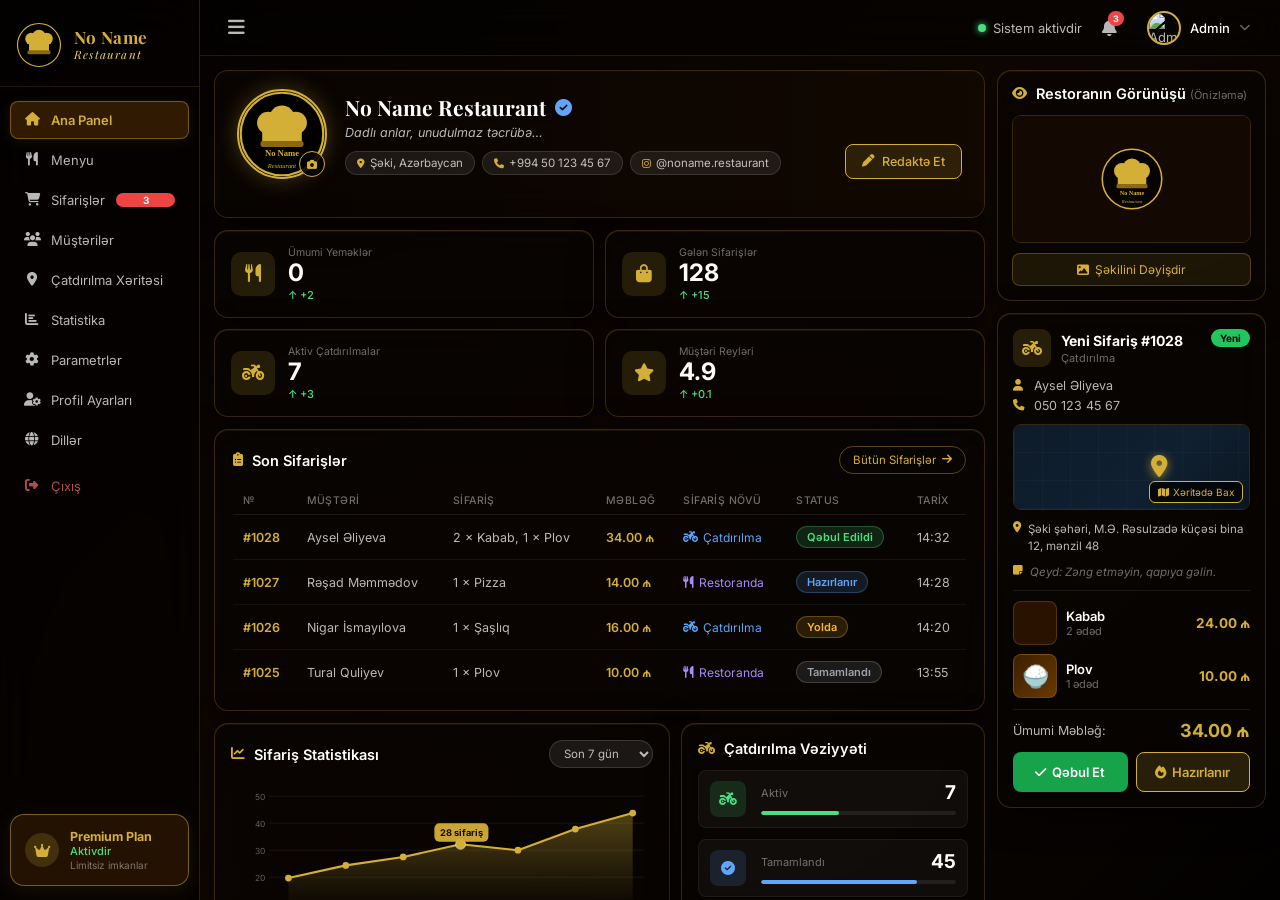
==== commit 5104d9f5: "Add files via upload" ====
--- a/index.html
+++ b/index.html
@@ -1,605 +1,879 @@
 <!DOCTYPE html>
 <html lang="az">
 <head>
-<meta charset="UTF-8">
-<meta name="viewport" content="width=device-width, initial-scale=1.0">
-<title>No Name Restaurant – Admin Panel</title>
-<link rel="stylesheet" href="https://cdnjs.cloudflare.com/ajax/libs/font-awesome/6.5.0/css/all.min.css">
-<link rel="stylesheet" href="https://unpkg.com/leaflet@1.9.4/dist/leaflet.css">
-<link rel="stylesheet" href="style.css">
+    <meta charset="UTF-8">
+    <meta name="viewport" content="width=device-width, initial-scale=1.0">
+    <title>No Name Restaurant – Admin Panel</title>
+    <link rel="preconnect" href="https://fonts.googleapis.com">
+    <link rel="preconnect" href="https://fonts.gstatic.com" crossorigin>
+    <link href="https://fonts.googleapis.com/css2?family=Playfair+Display:ital,wght@0,400;0,600;0,700;1,400;1,600&family=Inter:wght@300;400;500;600;700&display=swap" rel="stylesheet">
+    <link rel="stylesheet" href="https://cdnjs.cloudflare.com/ajax/libs/font-awesome/6.5.1/css/all.min.css">
+    <link rel="stylesheet" href="style.css">
 </head>
 <body>
 
-<div class="app" id="app">
-
-  <!-- ===== SIDEBAR ===== -->
-  <aside class="sidebar" id="sidebar">
-    <div class="sidebar-logo">
-      <div class="logo-icon"><i class="fas fa-crown"></i></div>
-      <h2>No Name</h2>
-      <span>Restaurant</span>
+<!-- PAGE BACKGROUND -->
+<div class="page-bg">
+    <div class="page-bg-img"></div>
+    <div class="page-bg-overlay"></div>
+</div>
+
+<!-- ADMIN LAYOUT -->
+<div class="admin-layout">
+
+    <!-- ══════════════ SIDEBAR ══════════════ -->
+    <aside class="sidebar" id="sidebar">
+
+        <div class="sb-logo-wrap">
+            <div class="sb-logo-icon">
+                <svg viewBox="0 0 60 60" xmlns="http://www.w3.org/2000/svg">
+                    <circle cx="30" cy="30" r="28" fill="rgba(0,0,0,0.5)" stroke="#D4AF37" stroke-width="1.5"/>
+                    <circle cx="20" cy="22" r="8" fill="#D4AF37"/>
+                    <circle cx="30" cy="19" r="9" fill="#D4AF37"/>
+                    <circle cx="40" cy="22" r="8" fill="#D4AF37"/>
+                    <rect x="17" y="27" width="26" height="12" fill="#D4AF37"/>
+                    <rect x="15" y="37" width="30" height="5" rx="2" fill="#8B6914"/>
+                </svg>
+            </div>
+            <div class="sb-logo-text">
+                <span class="sb-logo-name">No Name</span>
+                <span class="sb-logo-sub">Restaurant</span>
+            </div>
+        </div>
+
+        <nav class="sb-nav">
+            <a href="#" class="nav-link active">
+                <i class="fas fa-home"></i><span>Ana Panel</span>
+            </a>
+            <a href="#" class="nav-link">
+                <i class="fas fa-utensils"></i><span>Menyu</span>
+            </a>
+            <a href="#" class="nav-link">
+                <i class="fas fa-shopping-cart"></i><span>Sifarişlər</span>
+                <span class="nav-badge">3</span>
+            </a>
+            <a href="#" class="nav-link">
+                <i class="fas fa-users"></i><span>Müştərilər</span>
+            </a>
+            <a href="#" class="nav-link">
+                <i class="fas fa-map-marker-alt"></i><span>Çatdırılma Xəritəsi</span>
+            </a>
+            <a href="#" class="nav-link">
+                <i class="fas fa-chart-bar"></i><span>Statistika</span>
+            </a>
+            <a href="#" class="nav-link">
+                <i class="fas fa-cog"></i><span>Parametrlər</span>
+            </a>
+            <a href="#" class="nav-link">
+                <i class="fas fa-user-cog"></i><span>Profil Ayarları</span>
+            </a>
+            <a href="#" class="nav-link">
+                <i class="fas fa-globe"></i><span>Dillər</span>
+            </a>
+            <a href="#" class="nav-link nav-logout">
+                <i class="fas fa-sign-out-alt"></i><span>Çıxış</span>
+            </a>
+        </nav>
+
+        <div class="sb-premium">
+            <div class="sb-premium-crown"><i class="fas fa-crown"></i></div>
+            <div class="sb-premium-info">
+                <strong>Premium Plan</strong>
+                <span>Aktivdir</span>
+                <small>Limitsiz imkanlar</small>
+            </div>
+        </div>
+
+    </aside>
+
+    <!-- ══════════════ MAIN AREA ══════════════ -->
+    <div class="main-area">
+
+        <!-- TOP BAR -->
+        <header class="topbar">
+            <button class="topbar-ham" id="hamburgerBtn">
+                <i class="fas fa-bars"></i>
+            </button>
+            <div class="topbar-right">
+                <div class="sys-status">
+                    <span class="sys-dot"></span>
+                    <span>Sistem aktivdir</span>
+                </div>
+                <div class="notif-btn">
+                    <i class="fas fa-bell"></i>
+                    <span class="notif-badge">3</span>
+                </div>
+                <div class="topbar-admin">
+                    <div class="admin-ava">
+                        <img src="https://ui-avatars.com/api/?name=Admin&background=D4AF37&color=1a0a00&size=36&bold=true" alt="Admin">
+                    </div>
+                    <span class="admin-name-txt">Admin</span>
+                    <i class="fas fa-chevron-down"></i>
+                </div>
+            </div>
+        </header>
+
+        <!-- ══════════════ DASHBOARD ══════════════ -->
+        <div class="dashboard" id="dashboardSection">
+
+            <!-- CENTER COLUMN -->
+            <div class="dash-left">
+
+                <!-- Restaurant Profile Card -->
+                <div class="rest-profile glass-card">
+                    <div class="rp-bg" id="rpBgEl"></div>
+                    <div class="rp-bg-ov"></div>
+                    <div class="rp-body">
+                        <div class="rp-logo-wrap">
+                            <div class="rp-logo" id="rpLogoWrap">
+                                <svg viewBox="0 0 100 100" xmlns="http://www.w3.org/2000/svg">
+                                    <circle cx="50" cy="50" r="48" fill="rgba(0,0,0,0.65)" stroke="#D4AF37" stroke-width="2.5"/>
+                                    <circle cx="34" cy="37" r="13" fill="#D4AF37"/>
+                                    <circle cx="50" cy="32" r="15" fill="#D4AF37"/>
+                                    <circle cx="66" cy="37" r="13" fill="#D4AF37"/>
+                                    <rect x="27" y="43" width="46" height="17" fill="#D4AF37"/>
+                                    <rect x="25" y="58" width="50" height="7" rx="2.5" fill="#8B6914"/>
+                                    <text x="50" y="76" text-anchor="middle" font-family="Georgia,serif" font-size="10" fill="#D4AF37" font-weight="bold">No Name</text>
+                                    <text x="50" y="89" text-anchor="middle" font-family="Georgia,serif" font-size="7.5" fill="#D4AF37" font-style="italic">Restaurant</text>
+                                </svg>
+                            </div>
+                            <button class="rp-cam" id="profileCamBtn"><i class="fas fa-camera"></i></button>
+                        </div>
+                        <div class="rp-details">
+                            <div class="rp-name-row">
+                                <h2>No Name Restaurant</h2>
+                                <i class="fas fa-check-circle rp-verified"></i>
+                            </div>
+                            <p class="rp-tagline">Dadlı anlar, unudulmaz təcrübə…</p>
+                            <div class="rp-chips">
+                                <span class="rp-chip"><i class="fas fa-map-marker-alt"></i> Şəki, Azərbaycan</span>
+                                <span class="rp-chip"><i class="fas fa-phone"></i> +994 50 123 45 67</span>
+                                <span class="rp-chip"><i class="fab fa-instagram"></i> @noname.restaurant</span>
+                            </div>
+                        </div>
+                        <button class="rp-edit-btn"><i class="fas fa-pen"></i> Redaktə Et</button>
+                    </div>
+                </div>
+
+                <!-- Stats Grid -->
+                <div class="stats-grid">
+                    <div class="stat-card glass-card">
+                        <div class="stat-ic"><i class="fas fa-utensils"></i></div>
+                        <div class="stat-inf">
+                            <span class="stat-lbl">Ümumi Yeməklər</span>
+                            <span class="stat-val">24</span>
+                            <span class="stat-chg up">↑ +2</span>
+                        </div>
+                    </div>
+                    <div class="stat-card glass-card">
+                        <div class="stat-ic"><i class="fas fa-shopping-bag"></i></div>
+                        <div class="stat-inf">
+                            <span class="stat-lbl">Gələn Sifarişlər</span>
+                            <span class="stat-val">128</span>
+                            <span class="stat-chg up">↑ +15</span>
+                        </div>
+                    </div>
+                    <div class="stat-card glass-card">
+                        <div class="stat-ic"><i class="fas fa-motorcycle"></i></div>
+                        <div class="stat-inf">
+                            <span class="stat-lbl">Aktiv Çatdırılmalar</span>
+                            <span class="stat-val">7</span>
+                            <span class="stat-chg up">↑ +3</span>
+                        </div>
+                    </div>
+                    <div class="stat-card glass-card">
+                        <div class="stat-ic"><i class="fas fa-star"></i></div>
+                        <div class="stat-inf">
+                            <span class="stat-lbl">Müştəri Reyləri</span>
+                            <span class="stat-val">4.9</span>
+                            <span class="stat-chg up">↑ +0.1</span>
+                        </div>
+                    </div>
+                </div>
+
+                <!-- Orders Table -->
+                <div class="orders-card glass-card">
+                    <div class="card-hdr">
+                        <div class="card-title">
+                            <i class="fas fa-clipboard-list ic-gold"></i>
+                            <h3>Son Sifarişlər</h3>
+                        </div>
+                        <button class="btn-gold-outline">Bütün Sifarişlər <i class="fas fa-arrow-right"></i></button>
+                    </div>
+                    <div class="tbl-wrap">
+                        <table class="orders-tbl">
+                            <thead>
+                                <tr>
+                                    <th>№</th>
+                                    <th>Müştəri</th>
+                                    <th>Sifariş</th>
+                                    <th>Məbləğ</th>
+                                    <th>Sifariş Növü</th>
+                                    <th>Status</th>
+                                    <th>Tarix</th>
+                                </tr>
+                            </thead>
+                            <tbody>
+                                <tr>
+                                    <td class="td-gold">#1028</td>
+                                    <td>Aysel Əliyeva</td>
+                                    <td>2 × Kabab, 1 × Plov</td>
+                                    <td class="td-gold">34.00 ₼</td>
+                                    <td><span class="ord-type delivery"><i class="fas fa-motorcycle"></i> Çatdırılma</span></td>
+                                    <td><span class="badge b-green">Qəbul Edildi</span></td>
+                                    <td>14:32</td>
+                                </tr>
+                                <tr>
+                                    <td class="td-gold">#1027</td>
+                                    <td>Rəşad Məmmədov</td>
+                                    <td>1 × Pizza</td>
+                                    <td class="td-gold">14.00 ₼</td>
+                                    <td><span class="ord-type dine-in"><i class="fas fa-utensils"></i> Restoranda</span></td>
+                                    <td><span class="badge b-blue">Hazırlanır</span></td>
+                                    <td>14:28</td>
+                                </tr>
+                                <tr>
+                                    <td class="td-gold">#1026</td>
+                                    <td>Nigar İsmayılova</td>
+                                    <td>1 × Şaşlıq</td>
+                                    <td class="td-gold">16.00 ₼</td>
+                                    <td><span class="ord-type delivery"><i class="fas fa-motorcycle"></i> Çatdırılma</span></td>
+                                    <td><span class="badge b-orange">Yolda</span></td>
+                                    <td>14:20</td>
+                                </tr>
+                                <tr>
+                                    <td class="td-gold">#1025</td>
+                                    <td>Tural Quliyev</td>
+                                    <td>1 × Plov</td>
+                                    <td class="td-gold">10.00 ₼</td>
+                                    <td><span class="ord-type dine-in"><i class="fas fa-utensils"></i> Restoranda</span></td>
+                                    <td><span class="badge b-gray">Tamamlandı</span></td>
+                                    <td>13:55</td>
+                                </tr>
+                            </tbody>
+                        </table>
+                    </div>
+                </div>
+
+                <!-- Bottom Panels -->
+                <div class="bottom-row">
+
+                    <!-- Sifariş Statistikası -->
+                    <div class="panel-chart glass-card">
+                        <div class="card-hdr">
+                            <div class="card-title">
+                                <i class="fas fa-chart-line ic-gold"></i>
+                                <h3>Sifariş Statistikası</h3>
+                            </div>
+                            <select class="sel-sm">
+                                <option>Son 7 gün</option>
+                                <option>Son 30 gün</option>
+                            </select>
+                        </div>
+                        <svg viewBox="0 0 500 185" class="chart-svg" xmlns="http://www.w3.org/2000/svg">
+                            <defs>
+                                <linearGradient id="cgrad" x1="0" y1="0" x2="0" y2="1">
+                                    <stop offset="0%" stop-color="#D4AF37" stop-opacity="0.35"/>
+                                    <stop offset="100%" stop-color="#D4AF37" stop-opacity="0.02"/>
+                                </linearGradient>
+                            </defs>
+                            <line x1="45" y1="18" x2="490" y2="18" stroke="rgba(255,255,255,0.07)" stroke-width="1"/>
+                            <line x1="45" y1="50" x2="490" y2="50" stroke="rgba(255,255,255,0.07)" stroke-width="1"/>
+                            <line x1="45" y1="82" x2="490" y2="82" stroke="rgba(255,255,255,0.07)" stroke-width="1"/>
+                            <line x1="45" y1="114" x2="490" y2="114" stroke="rgba(255,255,255,0.07)" stroke-width="1"/>
+                            <line x1="45" y1="146" x2="490" y2="146" stroke="rgba(255,255,255,0.07)" stroke-width="1"/>
+                            <text x="40" y="22" text-anchor="end" fill="rgba(255,255,255,0.35)" font-size="10">50</text>
+                            <text x="40" y="54" text-anchor="end" fill="rgba(255,255,255,0.35)" font-size="10">40</text>
+                            <text x="40" y="86" text-anchor="end" fill="rgba(255,255,255,0.35)" font-size="10">30</text>
+                            <text x="40" y="118" text-anchor="end" fill="rgba(255,255,255,0.35)" font-size="10">20</text>
+                            <text x="40" y="150" text-anchor="end" fill="rgba(255,255,255,0.35)" font-size="10">10</text>
+                            <path d="M68,115 L136,100 L204,90 L272,75 L340,82 L408,57 L476,38 L476,146 L68,146 Z" fill="url(#cgrad)"/>
+                            <path d="M68,115 L136,100 L204,90 L272,75 L340,82 L408,57 L476,38" fill="none" stroke="#D4AF37" stroke-width="2.5" stroke-linecap="round" stroke-linejoin="round"/>
+                            <circle cx="68"  cy="115" r="4" fill="#D4AF37"/>
+                            <circle cx="136" cy="100" r="4" fill="#D4AF37"/>
+                            <circle cx="204" cy="90"  r="4" fill="#D4AF37"/>
+                            <circle cx="272" cy="75"  r="6" fill="#D4AF37" stroke="rgba(255,255,255,0.4)" stroke-width="1.5"/>
+                            <circle cx="340" cy="82"  r="4" fill="#D4AF37"/>
+                            <circle cx="408" cy="57"  r="4" fill="#D4AF37"/>
+                            <circle cx="476" cy="38"  r="4" fill="#D4AF37"/>
+                            <rect x="241" y="50" width="64" height="22" rx="6" fill="rgba(212,175,55,0.95)"/>
+                            <text x="273" y="65" text-anchor="middle" fill="#1a0a00" font-size="11" font-weight="700">28 sifariş</text>
+                            <line x1="273" y1="72" x2="273" y2="75" stroke="#D4AF37" stroke-width="1.5"/>
+                            <text x="68"  y="168" text-anchor="middle" fill="rgba(255,255,255,0.45)" font-size="11">B.e</text>
+                            <text x="136" y="168" text-anchor="middle" fill="rgba(255,255,255,0.45)" font-size="11">Ç.a</text>
+                            <text x="204" y="168" text-anchor="middle" fill="rgba(255,255,255,0.45)" font-size="11">Ç</text>
+                            <text x="272" y="168" text-anchor="middle" fill="rgba(255,255,255,0.45)" font-size="11">C.a</text>
+                            <text x="340" y="168" text-anchor="middle" fill="rgba(255,255,255,0.45)" font-size="11">C.</text>
+                            <text x="408" y="168" text-anchor="middle" fill="rgba(255,255,255,0.45)" font-size="11">Ş.</text>
+                            <text x="476" y="168" text-anchor="middle" fill="rgba(255,255,255,0.45)" font-size="11">B.</text>
+                        </svg>
+                    </div>
+
+                    <!-- Çatdırılma Vəziyyəti -->
+                    <div class="panel-delivery glass-card">
+                        <div class="card-hdr">
+                            <div class="card-title">
+                                <i class="fas fa-motorcycle ic-gold"></i>
+                                <h3>Çatdırılma Vəziyyəti</h3>
+                            </div>
+                        </div>
+                        <div class="del-list">
+                            <div class="del-item">
+                                <div class="del-ic ic-green"><i class="fas fa-motorcycle"></i></div>
+                                <div class="del-inf">
+                                    <span class="del-lbl">Aktiv</span>
+                                    <span class="del-val">7</span>
+                                </div>
+                                <div class="del-bar-bg">
+                                    <div class="del-bar" style="width:40%; background:#4ADE80;"></div>
+                                </div>
+                            </div>
+                            <div class="del-item">
+                                <div class="del-ic ic-blue"><i class="fas fa-check-circle"></i></div>
+                                <div class="del-inf">
+                                    <span class="del-lbl">Tamamlandı</span>
+                                    <span class="del-val">45</span>
+                                </div>
+                                <div class="del-bar-bg">
+                                    <div class="del-bar" style="width:80%; background:#60A5FA;"></div>
+                                </div>
+                            </div>
+                            <div class="del-item">
+                                <div class="del-ic ic-yellow"><i class="fas fa-clock"></i></div>
+                                <div class="del-inf">
+                                    <span class="del-lbl">Gözlənilir</span>
+                                    <span class="del-val">12</span>
+                                </div>
+                                <div class="del-bar-bg">
+                                    <div class="del-bar" style="width:55%; background:#FBB724;"></div>
+                                </div>
+                            </div>
+                        </div>
+                    </div>
+
+                    <!-- Menyu Kateqoriyaları -->
+                    <div class="panel-menu-cats glass-card">
+                        <div class="card-hdr">
+                            <div class="card-title">
+                                <i class="fas fa-crown ic-gold"></i>
+                                <h3>Menyu Kateqoriyaları</h3>
+                            </div>
+                            <button class="btn-gold-outline">Bütününü Gör <i class="fas fa-arrow-right"></i></button>
+                        </div>
+                        <div class="cats-grid">
+                            <div class="cat-item">
+                                <div class="cat-img" style="background-image:url('https://images.unsplash.com/photo-1555939594-58d7cb561ad1?w=120&q=80')"></div>
+                                <span>Kabablar</span>
+                            </div>
+                            <div class="cat-item">
+                                <div class="cat-img" style="background-image:url('https://images.unsplash.com/photo-1565299624946-b28f40a0ae38?w=120&q=80')"></div>
+                                <span>Pizzalar</span>
+                            </div>
+                            <div class="cat-item">
+                                <div class="cat-img" style="background-image:url('https://images.unsplash.com/photo-1512621776951-a57141f2eefd?w=120&q=80')"></div>
+                                <span>Salatlar</span>
+                            </div>
+                            <div class="cat-item">
+                                <div class="cat-img" style="background-image:url('https://images.unsplash.com/photo-1547592166-23ac45744acd?w=120&q=80')"></div>
+                                <span>Şorbalar</span>
+                            </div>
+                        </div>
+                    </div>
+
+                </div>
+            </div>
+
+            <!-- RIGHT COLUMN -->
+            <div class="dash-right">
+
+                <!-- Restoranın Görünüşü -->
+                <div class="preview-card glass-card">
+                    <div class="card-hdr">
+                        <div class="card-title">
+                            <i class="fas fa-eye ic-gold"></i>
+                            <h3>Restoranın Görünüşü <small>(Önizləmə)</small></h3>
+                        </div>
+                    </div>
+                    <div class="preview-inner">
+                        <div class="preview-bg-img" id="previewBgEl"></div>
+                        <div class="preview-logo-wrap" id="previewLogoEl">
+                            <svg viewBox="0 0 100 100" xmlns="http://www.w3.org/2000/svg">
+                                <circle cx="50" cy="50" r="48" fill="rgba(0,0,0,0.65)" stroke="#D4AF37" stroke-width="2.5"/>
+                                <circle cx="34" cy="37" r="13" fill="#D4AF37"/>
+                                <circle cx="50" cy="32" r="15" fill="#D4AF37"/>
+                                <circle cx="66" cy="37" r="13" fill="#D4AF37"/>
+                                <rect x="27" y="43" width="46" height="17" fill="#D4AF37"/>
+                                <rect x="25" y="58" width="50" height="7" rx="2.5" fill="#8B6914"/>
+                                <text x="50" y="76" text-anchor="middle" font-family="Georgia,serif" font-size="10" fill="#D4AF37" font-weight="bold">No Name</text>
+                                <text x="50" y="89" text-anchor="middle" font-family="Georgia,serif" font-size="7.5" fill="#D4AF37" font-style="italic">Restaurant</text>
+                            </svg>
+                        </div>
+                    </div>
+                    <button class="btn-change-img" id="bgChangeBtn"><i class="fas fa-image"></i> Şəkilini Dəyişdir</button>
+                </div>
+
+                <!-- Yeni Sifariş -->
+                <div class="new-order glass-card">
+                    <div class="no-hdr">
+                        <div class="no-hdr-left">
+                            <div class="no-icon"><i class="fas fa-motorcycle"></i></div>
+                            <div>
+                                <span class="no-title">Yeni Sifariş #1028</span>
+                                <span class="no-type-lbl">Çatdırılma</span>
+                            </div>
+                        </div>
+                        <span class="badge-new">Yeni</span>
+                    </div>
+                    <div class="no-customer">
+                        <div class="no-row"><i class="fas fa-user ic-gold"></i><span>Aysel Əliyeva</span></div>
+                        <div class="no-row"><i class="fas fa-phone ic-gold"></i><span>050 123 45 67</span></div>
+                    </div>
+                    <div class="no-map">
+                        <div class="no-map-bg"></div>
+                        <div class="no-map-pin"><i class="fas fa-map-marker-alt"></i></div>
+                        <button class="no-map-btn"><i class="fas fa-map"></i> Xəritədə Bax</button>
+                    </div>
+                    <div class="no-addr">
+                        <i class="fas fa-map-marker-alt ic-gold"></i>
+                        <span>Şəki şəhəri, M.Ə. Rəsulzadə küçəsi bina 12, mənzil 48</span>
+                    </div>
+                    <div class="no-note">
+                        <i class="fas fa-sticky-note ic-gold"></i>
+                        <span>Qeyd: Zəng etməyin, qapıya gəlin.</span>
+                    </div>
+                    <div class="no-items">
+                        <div class="no-item">
+                            <div class="no-item-img" style="background-image:url('https://images.unsplash.com/photo-1555939594-58d7cb561ad1?w=80&q=80')"></div>
+                            <div class="no-item-inf">
+                                <span class="no-item-name">Kabab</span>
+                                <span class="no-item-qty">2 ədəd</span>
+                            </div>
+                            <span class="no-item-price">24.00 ₼</span>
+                        </div>
+                        <div class="no-item">
+                            <div class="no-item-img plov-img">🍚</div>
+                            <div class="no-item-inf">
+                                <span class="no-item-name">Plov</span>
+                                <span class="no-item-qty">1 ədəd</span>
+                            </div>
+                            <span class="no-item-price">10.00 ₼</span>
+                        </div>
+                    </div>
+                    <div class="no-total">
+                        <span>Ümumi Məbləğ:</span>
+                        <span class="no-total-amt">34.00 ₼</span>
+                    </div>
+                    <div class="no-actions">
+                        <button class="btn-accept"><i class="fas fa-check"></i> Qəbul Et</button>
+                        <button class="btn-prepare"><i class="fas fa-fire"></i> Hazırlanır</button>
+                    </div>
+                </div>
+
+            </div>
+        </div>
+        <!-- ══ DASHBOARD BİTDİ ══ -->
+
+        <!-- ══════════════ MENU SECTION ══════════════ -->
+        <div class="menu-section" id="menuSection">
+
+            <div class="section-topbar">
+                <div class="section-title-wrap">
+                    <i class="fas fa-utensils ic-gold" style="font-size:20px"></i>
+                    <div>
+                        <h2 class="section-h2">Menyu İdarəetməsi</h2>
+                        <p class="section-sub">Yeməklərinizi əlavə edin, redaktə edin və idarə edin</p>
+                    </div>
+                </div>
+                <div class="section-actions">
+                    <button class="btn-cats-manage" id="manageCatsBtn">
+                        <i class="fas fa-tags"></i> Kateqoriyalar
+                    </button>
+                    <button class="btn-add-food" id="addFoodBtn">
+                        <i class="fas fa-plus"></i> Yeni Yemək
+                    </button>
+                </div>
+            </div>
+
+            <div class="menu-stats-strip">
+                <div class="mss-item glass-card">
+                    <i class="fas fa-utensils mss-ic" style="color:var(--gold)"></i>
+                    <div class="mss-inf"><span class="mss-lbl">Ümumi</span><span class="mss-val" id="statTotal">0</span></div>
+                </div>
+                <div class="mss-item glass-card">
+                    <i class="fas fa-check-circle mss-ic" style="color:#4ADE80"></i>
+                    <div class="mss-inf"><span class="mss-lbl">Aktiv</span><span class="mss-val" style="color:#4ADE80" id="statActive">0</span></div>
+                </div>
+                <div class="mss-item glass-card">
+                    <i class="fas fa-times-circle mss-ic" style="color:#EF4444"></i>
+                    <div class="mss-inf"><span class="mss-lbl">Qeyri-aktiv</span><span class="mss-val" style="color:#EF4444" id="statInactive">0</span></div>
+                </div>
+                <div class="mss-item glass-card">
+                    <i class="fas fa-tags mss-ic" style="color:var(--gold)"></i>
+                    <div class="mss-inf"><span class="mss-lbl">Kateqoriyalar</span><span class="mss-val" style="color:var(--gold)" id="statCats">0</span></div>
+                </div>
+            </div>
+
+            <div class="menu-filter-bar glass-card">
+                <div class="mfb-search">
+                    <i class="fas fa-search"></i>
+                    <input type="text" id="menuSearchInput" placeholder="Yemək axtarın...">
+                </div>
+                <div class="mfb-tabs" id="statusTabs">
+                    <button class="mfb-tab active" data-status="all">Hamısı</button>
+                    <button class="mfb-tab" data-status="active">Aktiv</button>
+                    <button class="mfb-tab" data-status="inactive">Qeyri-aktiv</button>
+                </div>
+                <div class="mfb-catsel">
+                    <i class="fas fa-filter" style="color:var(--gold);font-size:12px"></i>
+                    <select id="catFilterSelect">
+                        <option value="all">Bütün kateqoriyalar</option>
+                    </select>
+                </div>
+            </div>
+
+            <div class="food-grid" id="foodGrid"></div>
+            <div class="food-empty" id="foodEmpty" style="display:none">
+                <i class="fas fa-utensils"></i>
+                <h3>Hələ yemək yoxdur</h3>
+                <p>Yeni yemək əlavə etmək üçün yuxarıdakı düyməyə basın</p>
+            </div>
+
+        </div>
+        <!-- ══ MENU SECTION BİTDİ ══ -->
+
     </div>
-
-    <nav class="nav-section">
-      <div class="nav-item active" data-page="dashboard">
-        <i class="fas fa-home"></i><span>Ana Panel</span>
-      </div>
-      <div class="nav-item" data-page="menu">
-        <i class="fas fa-utensils"></i><span>Menyu</span>
-      </div>
-      <div class="nav-item" data-page="orders">
-        <i class="fas fa-shopping-cart"></i><span>Sifarişlər</span>
-        <span class="nav-badge" id="orderBadge">3</span>
-      </div>
-      <div class="nav-item" data-page="customers">
-        <i class="fas fa-users"></i><span>Müştərilər</span>
-      </div>
-      <div class="nav-item" data-page="map">
-        <i class="fas fa-map-marker-alt"></i><span>Çatdırılma Xəritəsi</span>
-      </div>
-      <div class="nav-item" data-page="stats">
-        <i class="fas fa-chart-bar"></i><span>Statistika</span>
-      </div>
-      <div class="nav-item" data-page="settings">
-        <i class="fas fa-cog"></i><span>Parametrlər</span>
-      </div>
-      <div class="nav-item" data-page="profile">
-        <i class="fas fa-user-circle"></i><span>Profil Ayarları</span>
-      </div>
-      <div class="nav-item" data-page="languages">
-        <i class="fas fa-globe"></i><span>Dillər</span>
-      </div>
-      <div class="nav-item" id="logoutBtn">
-        <i class="fas fa-sign-out-alt"></i><span>Çıxış</span>
-      </div>
-    </nav>
-
-    <div class="sidebar-premium">
-      <div class="crown">👑</div>
-      <h4>Premium Plan Aktivdir</h4>
-      <p>Limitsiz imkanlar</p>
+    <!-- ══ MAIN AREA BİTDİ ══ -->
+
+</div>
+<!-- ══ ADMIN LAYOUT BİTDİ ══ -->
+
+<!-- ════════════════════════════════════
+     GİZLİ FILE INPUT-LAR
+════════════════════════════════════ -->
+<input type="file" id="profileFileInput" accept="image/*" style="display:none">
+<input type="file" id="bgFileInput"      accept="image/*" style="display:none">
+<input type="file" id="foodFileInput"    accept="image/*" style="display:none">
+
+<!-- ════════════════════════════════════
+     PROFİL ŞƏKLİ REDAKTƏ MODALI
+════════════════════════════════════ -->
+<div class="img-editor-overlay" id="profileEditorModal">
+    <div class="img-editor-modal">
+        <div class="img-editor-header">
+            <div class="img-editor-title">
+                <i class="fas fa-crop-alt ic-gold"></i>
+                <h3>Profil Şəkli Redaktəsi</h3>
+            </div>
+            <button class="img-editor-close" id="profileEditorClose"><i class="fas fa-times"></i></button>
+        </div>
+        <div class="img-editor-body">
+            <div class="img-editor-left">
+                <div class="canvas-label"><i class="fas fa-hand-paper"></i> Şəkli sürükləyərək yerləşdirin</div>
+                <div class="canvas-container">
+                    <canvas id="profileCanvas" width="420" height="420" class="editor-canvas"></canvas>
+                </div>
+            </div>
+            <div class="img-editor-right">
+                <div class="preview-section">
+                    <div class="preview-title">Önizləmə</div>
+                    <div class="preview-circle-wrap">
+                        <canvas id="profilePreviewCanvas" width="120" height="120" class="preview-circle-canvas"></canvas>
+                    </div>
+                    <span class="preview-hint">Dairəvi kəsilmiş görünüş</span>
+                </div>
+                <div class="ctrl-panel">
+                    <div class="ctrl-group">
+                        <span class="ctrl-lbl"><i class="fas fa-search"></i> Böyütmə</span>
+                        <div class="ctrl-row">
+                            <button class="ctrl-btn" id="profileZoomOut"><i class="fas fa-search-minus"></i></button>
+                            <span class="ctrl-val" id="profileZoomVal">100%</span>
+                            <button class="ctrl-btn" id="profileZoomIn"><i class="fas fa-search-plus"></i></button>
+                        </div>
+                    </div>
+                    <div class="ctrl-group">
+                        <span class="ctrl-lbl"><i class="fas fa-sync-alt"></i> Fırlatma</span>
+                        <div class="ctrl-row">
+                            <button class="ctrl-btn" id="profileRotateL"><i class="fas fa-undo"></i></button>
+                            <span class="ctrl-val" id="profileRotateVal">0°</span>
+                            <button class="ctrl-btn" id="profileRotateR"><i class="fas fa-redo"></i></button>
+                        </div>
+                    </div>
+                    <div class="ctrl-group">
+                        <span class="ctrl-lbl"><i class="fas fa-arrows-alt"></i> Hərəkət</span>
+                        <div class="move-pad">
+                            <div class="move-row"><button class="ctrl-btn move-btn" id="profileMoveU"><i class="fas fa-arrow-up"></i></button></div>
+                            <div class="move-row">
+                                <button class="ctrl-btn move-btn" id="profileMoveL"><i class="fas fa-arrow-left"></i></button>
+                                <button class="ctrl-btn move-btn move-center" id="profileReset"><i class="fas fa-dot-circle"></i></button>
+                                <button class="ctrl-btn move-btn" id="profileMoveR"><i class="fas fa-arrow-right"></i></button>
+                            </div>
+                            <div class="move-row"><button class="ctrl-btn move-btn" id="profileMoveD"><i class="fas fa-arrow-down"></i></button></div>
+                        </div>
+                    </div>
+                </div>
+            </div>
+        </div>
+        <div class="img-editor-footer">
+            <button class="btn-editor-cancel" id="profileCancel"><i class="fas fa-times"></i> Ləğv et</button>
+            <button class="btn-editor-save"   id="profileSave"><i class="fas fa-check"></i> Yadda saxla</button>
+        </div>
     </div>
-  </aside>
-
-  <!-- ===== MAIN ===== -->
-  <div class="main">
-
-    <!-- TOPBAR -->
-    <div class="topbar">
-      <div class="topbar-left">
-        <button class="menu-toggle" id="menuToggle"><i class="fas fa-bars"></i></button>
-        <span class="page-title" id="pageTitle">Ana Panel</span>
-      </div>
-      <div class="topbar-right">
-        <div class="system-status">
-          <div class="status-dot"></div>
-          <span>Sistem aktivdir</span>
-        </div>
-        <button class="notif-btn" onclick="toggleNotifDropdown()">
-          <i class="fas fa-bell"></i>
-          <span class="notif-count" id="notifCount">3</span>
-        </button>
-        <div class="admin-info" onclick="navigate('profile')">
-          <div class="admin-avatar" id="topAdminAvatar">A</div>
-          <span>Admin</span>
-          <i class="fas fa-chevron-down"></i>
-        </div>
-      </div>
+</div>
+
+<!-- ════════════════════════════════════
+     ARXA FON REDAKTƏ MODALI
+════════════════════════════════════ -->
+<div class="img-editor-overlay" id="bgEditorModal">
+    <div class="img-editor-modal img-editor-modal-wide">
+        <div class="img-editor-header">
+            <div class="img-editor-title">
+                <i class="fas fa-image ic-gold"></i>
+                <h3>Arxa Fon Şəkli Redaktəsi</h3>
+            </div>
+            <button class="img-editor-close" id="bgEditorClose"><i class="fas fa-times"></i></button>
+        </div>
+        <div class="img-editor-body">
+            <div class="img-editor-left img-editor-left-wide">
+                <div class="canvas-label"><i class="fas fa-hand-paper"></i> Geniş format üçün şəkli tənzimləyin</div>
+                <div class="canvas-container canvas-container-wide">
+                    <canvas id="bgCanvas" width="600" height="300" class="editor-canvas"></canvas>
+                </div>
+            </div>
+            <div class="img-editor-right">
+                <div class="preview-section">
+                    <div class="preview-title">Önizləmə</div>
+                    <div class="preview-wide-wrap">
+                        <canvas id="bgPreviewCanvas" width="230" height="92" class="preview-wide-canvas"></canvas>
+                    </div>
+                    <span class="preview-hint">Geniş ekran görünüşü</span>
+                </div>
+                <div class="ctrl-panel">
+                    <div class="ctrl-group">
+                        <span class="ctrl-lbl"><i class="fas fa-search"></i> Böyütmə</span>
+                        <div class="ctrl-row">
+                            <button class="ctrl-btn" id="bgZoomOut"><i class="fas fa-search-minus"></i></button>
+                            <span class="ctrl-val" id="bgZoomVal">100%</span>
+                            <button class="ctrl-btn" id="bgZoomIn"><i class="fas fa-search-plus"></i></button>
+                        </div>
+                    </div>
+                    <div class="ctrl-group">
+                        <span class="ctrl-lbl"><i class="fas fa-sync-alt"></i> Fırlatma</span>
+                        <div class="ctrl-row">
+                            <button class="ctrl-btn" id="bgRotateL"><i class="fas fa-undo"></i></button>
+                            <span class="ctrl-val" id="bgRotateVal">0°</span>
+                            <button class="ctrl-btn" id="bgRotateR"><i class="fas fa-redo"></i></button>
+                        </div>
+                    </div>
+                    <div class="ctrl-group">
+                        <span class="ctrl-lbl"><i class="fas fa-arrows-alt"></i> Hərəkət</span>
+                        <div class="move-pad">
+                            <div class="move-row"><button class="ctrl-btn move-btn" id="bgMoveU"><i class="fas fa-arrow-up"></i></button></div>
+                            <div class="move-row">
+                                <button class="ctrl-btn move-btn" id="bgMoveL"><i class="fas fa-arrow-left"></i></button>
+                                <button class="ctrl-btn move-btn move-center" id="bgReset"><i class="fas fa-dot-circle"></i></button>
+                                <button class="ctrl-btn move-btn" id="bgMoveR"><i class="fas fa-arrow-right"></i></button>
+                            </div>
+                            <div class="move-row"><button class="ctrl-btn move-btn" id="bgMoveD"><i class="fas fa-arrow-down"></i></button></div>
+                        </div>
+                    </div>
+                </div>
+            </div>
+        </div>
+        <div class="img-editor-footer">
+            <button class="btn-editor-cancel" id="bgCancel"><i class="fas fa-times"></i> Ləğv et</button>
+            <button class="btn-editor-save"   id="bgSave"><i class="fas fa-check"></i> Yadda saxla</button>
+        </div>
     </div>
-
-    <!-- CONTENT WRAP -->
-    <div class="content-wrap">
-
-      <!-- CENTER CONTENT -->
-      <div class="content" id="mainContent">
-
-        <!-- ===== ANA PANEL ===== -->
-        <div class="page active" id="page-dashboard">
-
-          <!-- Profil Banner -->
-          <div class="profile-banner glass-card" style="margin-bottom:16px;">
-            <div class="profile-logo-wrap">
-              <div class="profile-logo" id="profileLogoDisplay">
-                <i class="fas fa-crown" style="font-size:36px;color:var(--gold);"></i>
-              </div>
-              <div class="logo-cam-btn" onclick="document.getElementById('logoUpload').click()">
-                <i class="fas fa-camera"></i>
-              </div>
-              <input type="file" id="logoUpload" accept="image/*" style="display:none" onchange="uploadLogo(this)">
-            </div>
-            <div class="profile-info">
-              <h2 id="restName">No Name Restaurant <i class="fas fa-check-circle verified"></i></h2>
-              <p id="restDesc">Dadlı anlar, unudulmaz təcrübə...</p>
-              <div class="profile-meta">
-                <span class="meta-item"><i class="fas fa-map-marker-alt"></i><span id="restAddress">Şəki, Azərbaycan</span></span>
-                <span class="meta-item"><i class="fas fa-phone"></i><span id="restPhone">+994 50 123 45 67</span></span>
-                <span class="meta-item"><i class="fab fa-instagram"></i><span id="restInsta">@noname.restaurant</span></span>
-              </div>
-              <button class="edit-btn" onclick="openProfileEdit()"><i class="fas fa-pencil-alt"></i> Redaktə Et</button>
-            </div>
-          </div>
-
-          <!-- Stats Grid -->
-          <div class="stats-grid">
-            <div class="stat-card">
-              <div class="stat-icon"><i class="fas fa-utensils"></i></div>
-              <div class="stat-info">
-                <h3>Ümumi Yeməklər</h3>
-                <div class="big-num" id="statMenuCount">0</div>
-                <div class="change green">↑ real məlumat</div>
-              </div>
-            </div>
-            <div class="stat-card">
-              <div class="stat-icon"><i class="fas fa-shopping-bag"></i></div>
-              <div class="stat-info">
-                <h3>Gələn Sifarişlər</h3>
-                <div class="big-num" id="statOrderCount">0</div>
-                <div class="change green" id="statNewOrders">↑ yeni</div>
-              </div>
-            </div>
-            <div class="stat-card">
-              <div class="stat-icon"><i class="fas fa-chart-line"></i></div>
-              <div class="stat-info">
-                <h3>Ümumi Gəlir</h3>
-                <div class="big-num" id="statRevenue">0 ₼</div>
-                <div class="change green" id="statRevenueChange">↑ bu gün</div>
-              </div>
-            </div>
-            <div class="stat-card">
-              <div class="stat-icon"><i class="fas fa-star"></i></div>
-              <div class="stat-info">
-                <h3>Müştəri Reytinqi</h3>
-                <div class="big-num" id="statRating">4.9</div>
-                <div class="change gold">★★★★★</div>
-              </div>
-            </div>
-          </div>
-
-          <!-- Orders Table -->
-          <div class="glass-card" style="margin-bottom:16px;">
-            <div class="card-title">
-              <i class="fas fa-list-alt"></i> Son Sifarişlər
-              <button class="btn-outline" style="margin-left:auto;" onclick="navigate('orders')">Bütün Sifarişlər →</button>
-            </div>
-            <div class="table-wrap">
-              <table class="orders-table">
-                <thead>
-                  <tr>
-                    <th>№</th><th>Müştəri</th><th>Sifariş</th>
-                    <th>Məbləğ</th><th>Növ</th><th>Status</th><th>Saat</th>
-                  </tr>
-                </thead>
-                <tbody id="dashOrdersBody"></tbody>
-              </table>
-            </div>
-          </div>
-
-          <!-- Bottom Cards -->
-          <div class="bottom-grid">
-            <!-- Revenue Chart -->
-            <div class="glass-card">
-              <div class="card-title"><i class="fas fa-chart-area"></i> Gəlir Statistikası
-                <select class="mini-select" id="revenueFilter" onchange="updateRevenueChart()">
-                  <option value="7">Son 7 gün</option>
-                  <option value="30">Son 30 gün</option>
-                </select>
-              </div>
-              <div class="revenue-summary">
-                <div><span class="rev-label">Günlük</span><span class="rev-val" id="dailyRev">0 ₼</span></div>
-                <div><span class="rev-label">Həftəlik</span><span class="rev-val" id="weeklyRev">0 ₼</span></div>
-                <div><span class="rev-label">Aylıq</span><span class="rev-val" id="monthlyRev">0 ₼</span></div>
-              </div>
-              <canvas id="revenueChart" height="120"></canvas>
-            </div>
-
-            <!-- Donut Chart -->
-            <div class="glass-card">
-              <div class="card-title"><i class="fas fa-chart-pie"></i> Sifariş Mənbəyi</div>
-              <div class="donut-wrap">
-                <canvas id="donutChart" width="160" height="160"></canvas>
-                <div class="donut-legend">
-                  <div><span class="dot" style="background:var(--gold)"></span> Restoranda <b id="dinePercent">54%</b></div>
-                  <div><span class="dot" style="background:#555"></span> Çatdırılma <b id="deliveryPercent">46%</b></div>
-                  <div class="donut-total" id="donutTotal">128 Sifariş</div>
-                </div>
-              </div>
-            </div>
-
-            <!-- Menu Categories -->
-            <div class="glass-card">
-              <div class="card-title"><i class="fas fa-th-large"></i> Menyu Kateqoriyaları
-                <button class="btn-outline" style="margin-left:auto;font-size:11px;" onclick="navigate('menu')">Bütününü Gör →</button>
-              </div>
-              <div class="cat-grid" id="categoryGrid"></div>
-            </div>
-          </div>
-        </div>
-
-        <!-- ===== MENYU BÖLMƏSİ ===== -->
-        <div class="page" id="page-menu">
-          <div class="glass-card">
-            <div class="card-title">
-              <i class="fas fa-utensils"></i> Menyu İdarəetməsi
-              <button class="btn-gold" style="margin-left:auto;" onclick="openAddFood()">+ Yemək Əlavə Et</button>
-            </div>
-            <div class="menu-filters">
-              <button class="filter-btn active" onclick="filterMenu('all',this)">Hamısı</button>
-              <button class="filter-btn" onclick="filterMenu('Kabablar',this)">Kabablar</button>
-              <button class="filter-btn" onclick="filterMenu('Pizzalar',this)">Pizzalar</button>
-              <button class="filter-btn" onclick="filterMenu('Salatlar',this)">Salatlar</button>
-              <button class="filter-btn" onclick="filterMenu('Şorbalar',this)">Şorbalar</button>
-              <button class="filter-btn" onclick="filterMenu('Desertlər',this)">Desertlər</button>
-              <button class="filter-btn" onclick="filterMenu('İçkilər',this)">İçkilər</button>
-            </div>
-            <div class="menu-grid" id="menuGrid"></div>
-          </div>
-        </div>
-
-        <!-- ===== SİFARİŞLƏR ===== -->
-        <div class="page" id="page-orders">
-          <div class="glass-card">
-            <div class="card-title"><i class="fas fa-shopping-cart"></i> Bütün Sifarişlər</div>
-            <div class="order-filters">
-              <select class="mini-select" id="orderTypeFilter" onchange="renderOrdersPage()">
-                <option value="all">Bütün Növlər</option>
-                <option value="delivery">Çatdırılma</option>
-                <option value="dine">Restoranda</option>
-              </select>
-              <select class="mini-select" id="orderStatusFilter" onchange="renderOrdersPage()">
-                <option value="all">Bütün Statuslar</option>
-                <option value="Yeni">Yeni</option>
-                <option value="Qəbul Edildi">Qəbul Edildi</option>
-                <option value="Hazırlanır">Hazırlanır</option>
-                <option value="Yoldadır">Yoldadır</option>
-                <option value="Tamamlandı">Tamamlandı</option>
-                <option value="Ləğv Edildi">Ləğv Edildi</option>
-              </select>
-            </div>
-            <div class="table-wrap">
-              <table class="orders-table">
-                <thead>
-                  <tr><th>№</th><th>Müştəri</th><th>Sifariş</th><th>Məbləğ</th><th>Növ</th><th>Status</th><th>Saat</th><th>Ətraflı</th></tr>
-                </thead>
-                <tbody id="ordersPageBody"></tbody>
-              </table>
-            </div>
-          </div>
-        </div>
-
-        <!-- ===== MÜŞTƏRİLƏR ===== -->
-        <div class="page" id="page-customers">
-          <div class="glass-card">
-            <div class="card-title"><i class="fas fa-users"></i> Müştərilər</div>
-            <div class="table-wrap">
-              <table class="orders-table">
-                <thead>
-                  <tr><th>Ad</th><th>Telefon</th><th>Sifariş Sayı</th><th>Ümumi Alış</th><th>Son Sifariş</th></tr>
-                </thead>
-                <tbody id="customersBody"></tbody>
-              </table>
-            </div>
-          </div>
-        </div>
-
-        <!-- ===== XƏRİTƏ ===== -->
-        <div class="page" id="page-map">
-          <div class="glass-card">
-            <div class="card-title"><i class="fas fa-map"></i> Çatdırılma Xəritəsi</div>
-            <div id="deliveryMap" style="height:500px;border-radius:10px;overflow:hidden;"></div>
-          </div>
-        </div>
-
-        <!-- ===== STATİSTİKA ===== -->
-        <div class="page" id="page-stats">
-          <div class="stats-page-grid">
-            <div class="glass-card">
-              <div class="card-title"><i class="fas fa-chart-line"></i> Gəlir Qrafiki</div>
-              <canvas id="statsRevenueChart" height="200"></canvas>
-            </div>
-            <div class="glass-card">
-              <div class="card-title"><i class="fas fa-fire"></i> Ən Çox Satılan Yeməklər</div>
-              <div id="topFoodsList"></div>
-            </div>
-            <div class="glass-card">
-              <div class="card-title"><i class="fas fa-chart-bar"></i> Sifariş Növləri</div>
-              <canvas id="statsDonutChart" width="200" height="200"></canvas>
-            </div>
-          </div>
-        </div>
-
-        <!-- ===== PARAMETRLƏR ===== -->
-        <div class="page" id="page-settings">
-          <div class="glass-card settings-card">
-            <div class="card-title"><i class="fas fa-cog"></i> Parametrlər</div>
-            <div class="settings-grid">
-              <div class="setting-group">
-                <label>Açılış Saatı</label>
-                <input type="time" id="openTime" value="09:00" class="setting-input">
-              </div>
-              <div class="setting-group">
-                <label>Bağlanış Saatı</label>
-                <input type="time" id="closeTime" value="23:00" class="setting-input">
-              </div>
-              <div class="setting-group">
-                <label>Çatdırılma Haqqı (₼)</label>
-                <input type="number" id="deliveryFee" value="2.50" step="0.5" class="setting-input">
-              </div>
-              <div class="setting-group">
-                <label>Minimum Sifariş (₼)</label>
-                <input type="number" id="minOrder" value="5" class="setting-input">
-              </div>
-              <div class="setting-group">
-                <label>Valyuta</label>
-                <select id="currency" class="setting-input">
-                  <option value="₼">₼ Manat (AZN)</option>
-                  <option value="$">$ Dollar (USD)</option>
-                  <option value="₺">₺ Lirə (TRY)</option>
-                  <option value="€">€ Euro (EUR)</option>
-                </select>
-              </div>
-              <div class="setting-group">
-                <label>Tema</label>
-                <select id="themeSelect" class="setting-input" onchange="changeTheme(this.value)">
-                  <option value="dark">Qaranlıq (Dark)</option>
-                  <option value="light">İşıqlı (Light)</option>
-                </select>
-              </div>
-              <div class="setting-group full">
-                <label>Bildirişlər</label>
-                <div class="toggle-row">
-                  <label class="toggle-label">Yeni sifariş bildirişi</label>
-                  <label class="toggle"><input type="checkbox" checked><span class="slider"></span></label>
-                </div>
-                <div class="toggle-row">
-                  <label class="toggle-label">Səs bildirişi</label>
-                  <label class="toggle"><input type="checkbox" checked><span class="slider"></span></label>
-                </div>
-              </div>
-            </div>
-            <button class="btn-gold" onclick="saveSettings()">💾 Yadda Saxla</button>
-          </div>
-        </div>
-
-        <!-- ===== PROFİL AYARLARI ===== -->
-        <div class="page" id="page-profile">
-          <div class="glass-card settings-card">
-            <div class="card-title"><i class="fas fa-user-circle"></i> Profil Ayarları</div>
-            <div class="profile-edit-form">
-              <div class="avatar-upload-wrap">
-                <div class="big-avatar" id="bigAvatar">A</div>
-                <button class="btn-outline" onclick="document.getElementById('avatarUpload').click()">
-                  <i class="fas fa-camera"></i> Şəkil Dəyiş
-                </button>
-                <input type="file" id="avatarUpload" accept="image/*" style="display:none" onchange="uploadAvatar(this)">
-              </div>
-              <div class="settings-grid">
-                <div class="setting-group">
-                  <label>İstifadəçi Adı</label>
-                  <input type="text" id="adminUsername" value="Admin" class="setting-input">
-                </div>
-                <div class="setting-group">
-                  <label>E-poçt</label>
-                  <input type="email" id="adminEmail" value="admin@noname.az" class="setting-input">
-                </div>
-                <div class="setting-group">
-                  <label>Cari Şifrə</label>
-                  <input type="password" id="currentPass" placeholder="••••••" class="setting-input">
-                </div>
-                <div class="setting-group">
-                  <label>Yeni Şifrə</label>
-                  <input type="password" id="newPass" placeholder="••••••" class="setting-input">
-                </div>
-              </div>
-              <button class="btn-gold" onclick="saveProfile()">💾 Profili Yenilə</button>
-            </div>
-          </div>
-        </div>
-
-        <!-- ===== DİLLƏR ===== -->
-        <div class="page" id="page-languages">
-          <div class="glass-card">
-            <div class="card-title"><i class="fas fa-globe"></i> Dil Seçimi</div>
-            <div class="lang-grid">
-              <div class="lang-card active" onclick="setLang('az',this)">🇦🇿 Azərbaycan</div>
-              <div class="lang-card" onclick="setLang('tr',this)">🇹🇷 Türk</div>
-              <div class="lang-card" onclick="setLang('en',this)">🇬🇧 English</div>
-              <div class="lang-card" onclick="setLang('ar',this)">🇸🇦 العربية</div>
-              <div class="lang-card" onclick="setLang('ru',this)">🇷🇺 Русский</div>
-              <div class="lang-card" onclick="setLang('de',this)">🇩🇪 Deutsch</div>
-              <div class="lang-card" onclick="setLang('zh',this)">🇨🇳 中文</div>
-              <div class="lang-card" onclick="setLang('fr',this)">🇫🇷 Français</div>
-              <div class="lang-card" onclick="setLang('es',this)">🇪🇸 Español</div>
-              <div class="lang-card" onclick="setLang('it',this)">🇮🇹 Italiano</div>
-              <div class="lang-card" onclick="setLang('fa',this)">🇮🇷 فارسی</div>
-            </div>
-          </div>
-        </div>
-
-      </div><!-- /content -->
-
-      <!-- ===== SAĞ PANEL ===== -->
-      <aside class="right-panel" id="rightPanel">
-
-        <!-- Cover Photo -->
-        <div class="cover-card glass-card">
-          <div class="card-title"><i class="fas fa-eye"></i> Restoranın Görünüşü (Önizləmə)</div>
-          <div class="cover-img-wrap" id="coverImgWrap">
-            <img src="https://images.unsplash.com/photo-1517248135467-4c7edcad34c4?w=400&q=80" id="coverImg" alt="Cover">
-            <div class="cover-overlay">
-              <button class="cover-btn" onclick="document.getElementById('coverUpload').click()">
-                <i class="fas fa-camera"></i> Dəyiş
-              </button>
-            </div>
-          </div>
-          <div class="cover-actions">
-            <button class="cover-action-btn" onclick="document.getElementById('coverUpload').click()">
-              <i class="fas fa-upload"></i> Yüklə
-            </button>
-            <button class="cover-action-btn" onclick="previewCover()">
-              <i class="fas fa-eye"></i> Önizlə
-            </button>
-            <button class="cover-action-btn" onclick="deleteCover()">
-              <i class="fas fa-trash"></i> Sil
-            </button>
-          </div>
-          <input type="file" id="coverUpload" accept="image/*" style="display:none" onchange="uploadCover(this)">
-        </div>
-
-        <!-- New Order Panel -->
-        <div class="glass-card new-order-card" id="newOrderCard">
-          <div class="card-title">
-            <i class="fas fa-motorcycle"></i>
-            <span id="newOrderNum">Yeni Sifariş #1028</span>
-            <span class="status-badge new" style="margin-left:auto;">Yeni</span>
-          </div>
-          <div class="order-type-row">
-            <i class="fas fa-truck" style="color:var(--gold)"></i>
-            <span id="newOrderType">Çatdırılma</span>
-          </div>
-          <div class="order-customer-info">
-            <div><i class="fas fa-user"></i> <span id="newOrderCustomer">Aysel Əliyeva</span></div>
-            <div><i class="fas fa-phone"></i> <span id="newOrderPhone">050 123 45 67</span></div>
-          </div>
-          <div id="newOrderMapWrap" style="height:130px;border-radius:10px;overflow:hidden;margin:10px 0;"></div>
-          <a class="map-link-btn" id="mapOpenLink" href="#" target="_blank">
-            <i class="fas fa-map"></i> Xəritədə Aç
-          </a>
-          <div class="order-note">
-            <i class="fas fa-sticky-note"></i>
-            <span id="newOrderNote">Zəng etməyin, qapıya gəlin.</span>
-          </div>
-          <div class="order-items" id="newOrderItems"></div>
-          <div class="order-total">
-            Ümumi Məbləğ: <span id="newOrderTotal" style="color:var(--gold);font-weight:800;">34.00 ₼</span>
-          </div>
-          <div class="order-action-btns">
-            <button class="btn-accept" onclick="acceptOrder()"><i class="fas fa-check"></i> Qəbul Et</button>
-            <button class="btn-prepare" onclick="prepareOrder()"><i class="fas fa-fire"></i> Hazırlanır</button>
-          </div>
-        </div>
-
-      </aside>
-
-    </div><!-- /content-wrap -->
-  </div><!-- /main -->
-</div><!-- /app -->
-
-<!-- ===== MODALS ===== -->
-
-<!-- Profile Edit Modal -->
-<div class="modal-overlay" id="profileEditModal">
-  <div class="modal glass-card">
-    <div class="modal-header">
-      <h3><i class="fas fa-edit"></i> Restoran Məlumatlarını Redaktə Et</h3>
-      <button onclick="closeModal('profileEditModal')"><i class="fas fa-times"></i></button>
+</div>
+
+<!-- ════════════════════════════════════
+     YEMƏK ŞƏKLİ REDAKTƏ MODALI
+════════════════════════════════════ -->
+<div class="img-editor-overlay" id="foodImgEditorModal">
+    <div class="img-editor-modal">
+        <div class="img-editor-header">
+            <div class="img-editor-title">
+                <i class="fas fa-crop-alt ic-gold"></i>
+                <h3>Yemək Şəkli Redaktəsi</h3>
+            </div>
+            <button class="img-editor-close" id="foodImgEditorClose"><i class="fas fa-times"></i></button>
+        </div>
+        <div class="img-editor-body">
+            <div class="img-editor-left">
+                <div class="canvas-label"><i class="fas fa-hand-paper"></i> Şəkli sürükləyərək yerləşdirin</div>
+                <div class="canvas-container">
+                    <canvas id="foodImgCanvas" width="420" height="420" class="editor-canvas"></canvas>
+                </div>
+            </div>
+            <div class="img-editor-right">
+                <div class="preview-section">
+                    <div class="preview-title">Önizləmə</div>
+                    <div class="preview-sq-wrap">
+                        <canvas id="foodImgPreviewCanvas" width="130" height="130" class="preview-sq-canvas"></canvas>
+                    </div>
+                    <span class="preview-hint">Yemək kartı görünüşü</span>
+                </div>
+                <div class="ctrl-panel">
+                    <div class="ctrl-group">
+                        <span class="ctrl-lbl"><i class="fas fa-search"></i> Böyütmə</span>
+                        <div class="ctrl-row">
+                            <button class="ctrl-btn" id="foodZoomOut"><i class="fas fa-search-minus"></i></button>
+                            <span class="ctrl-val" id="foodZoomVal">100%</span>
+                            <button class="ctrl-btn" id="foodZoomIn"><i class="fas fa-search-plus"></i></button>
+                        </div>
+                    </div>
+                    <div class="ctrl-group">
+                        <span class="ctrl-lbl"><i class="fas fa-sync-alt"></i> Fırlatma</span>
+                        <div class="ctrl-row">
+                            <button class="ctrl-btn" id="foodRotateL"><i class="fas fa-undo"></i></button>
+                            <span class="ctrl-val" id="foodRotateVal">0°</span>
+                            <button class="ctrl-btn" id="foodRotateR"><i class="fas fa-redo"></i></button>
+                        </div>
+                    </div>
+                    <div class="ctrl-group">
+                        <span class="ctrl-lbl"><i class="fas fa-arrows-alt"></i> Hərəkət</span>
+                        <div class="move-pad">
+                            <div class="move-row"><button class="ctrl-btn move-btn" id="foodMoveU"><i class="fas fa-arrow-up"></i></button></div>
+                            <div class="move-row">
+                                <button class="ctrl-btn move-btn" id="foodMoveL"><i class="fas fa-arrow-left"></i></button>
+                                <button class="ctrl-btn move-btn move-center" id="foodImgReset"><i class="fas fa-dot-circle"></i></button>
+                                <button class="ctrl-btn move-btn" id="foodMoveR"><i class="fas fa-arrow-right"></i></button>
+                            </div>
+                            <div class="move-row"><button class="ctrl-btn move-btn" id="foodMoveD"><i class="fas fa-arrow-down"></i></button></div>
+                        </div>
+                    </div>
+                </div>
+            </div>
+        </div>
+        <div class="img-editor-footer">
+            <button class="btn-editor-cancel" id="foodImgEditorCancel"><i class="fas fa-times"></i> Ləğv et</button>
+            <button class="btn-editor-save"   id="foodImgEditorSave"><i class="fas fa-check"></i> Yadda saxla</button>
+        </div>
     </div>
-    <div class="settings-grid">
-      <div class="setting-group full">
-        <label>Restoranın Adı</label>
-        <input type="text" id="editRestName" class="setting-input">
-      </div>
-      <div class="setting-group full">
-        <label>Qısa Təqdimat</label>
-        <input type="text" id="editRestDesc" class="setting-input">
-      </div>
-      <div class="setting-group">
-        <label>Ünvan</label>
-        <input type="text" id="editRestAddress" class="setting-input">
-      </div>
-      <div class="setting-group">
-        <label>Telefon</label>
-        <input type="text" id="editRestPhone" class="setting-input">
-      </div>
-      <div class="setting-group full">
-        <label>Instagram</label>
-        <input type="text" id="editRestInsta" class="setting-input">
-      </div>
+</div>
+
+<!-- ════════════════════════════════════
+     YEMƏK ƏLAVƏ ET / REDAKTƏSİ MODALI
+════════════════════════════════════ -->
+<div class="modal-overlay" id="foodFormModal">
+    <div class="modal-box">
+        <div class="modal-hdr">
+            <div class="modal-title-row">
+                <i class="fas fa-utensils ic-gold"></i>
+                <h3 id="foodFormTitle">Yeni Yemək</h3>
+            </div>
+            <button class="modal-close-btn" id="foodFormClose"><i class="fas fa-times"></i></button>
+        </div>
+        <div class="modal-body-scroll">
+            <div class="food-form-layout">
+                <div class="ff-img-col">
+                    <div class="ff-img-preview" id="ffImgPreview">
+                        <i class="fas fa-camera"></i>
+                        <span>Şəkil yükləyin</span>
+                    </div>
+                    <button class="ff-img-btn" id="ffImgBtn"><i class="fas fa-upload"></i> Şəkil seçin</button>
+                </div>
+                <div class="ff-fields-col">
+                    <div class="ff-field">
+                        <label class="ff-label">Yeməyin adı <span class="ff-req">*</span></label>
+                        <input type="text" id="ffName" class="ff-input" placeholder="Məs: Kabab, Pizza...">
+                        <span class="ff-err" id="ffNameErr"></span>
+                    </div>
+                    <div class="ff-field">
+                        <label class="ff-label">Qısa təsvir</label>
+                        <textarea id="ffDesc" class="ff-input ff-textarea" rows="2" placeholder="Yeməyin qısa təsviri..."></textarea>
+                    </div>
+                    <div class="ff-row2">
+                        <div class="ff-field">
+                            <label class="ff-label">Qiymət (₼) <span class="ff-req">*</span></label>
+                            <input type="number" id="ffPrice" class="ff-input" min="0" step="0.5" placeholder="0.00">
+                            <span class="ff-err" id="ffPriceErr"></span>
+                        </div>
+                        <div class="ff-field">
+                            <label class="ff-label">Hazırlanma (dəq)</label>
+                            <input type="number" id="ffPrepTime" class="ff-input" min="1" max="180" placeholder="15">
+                        </div>
+                    </div>
+                    <div class="ff-field">
+                        <label class="ff-label">Kateqoriya <span class="ff-req">*</span></label>
+                        <select id="ffCategory" class="ff-input ff-select">
+                            <option value="">Kateqoriya seçin</option>
+                        </select>
+                        <span class="ff-err" id="ffCatErr"></span>
+                    </div>
+                    <div class="ff-field">
+                        <div class="ff-toggle-row">
+                            <span class="ff-label">Aktiv vəziyyəti</span>
+                            <label class="toggle-sw">
+                                <input type="checkbox" id="ffIsActive" checked>
+                                <span class="toggle-track"><span class="toggle-thumb"></span></span>
+                            </label>
+                        </div>
+                        <span class="ff-toggle-hint" id="ffActiveHint">Yemək müştərilərə görünür</span>
+                    </div>
+                </div>
+            </div>
+        </div>
+        <div class="modal-footer">
+            <button class="btn-modal-cancel" id="foodFormCancel"><i class="fas fa-times"></i> Ləğv et</button>
+            <button class="btn-modal-save"   id="foodFormSave"><i class="fas fa-check"></i> Yadda saxla</button>
+        </div>
     </div>
-    <button class="btn-gold" onclick="saveProfileEdit()">💾 Yadda Saxla</button>
-  </div>
 </div>
 
-<!-- Add/Edit Food Modal -->
-<div class="modal-overlay" id="foodModal">
-  <div class="modal glass-card">
-    <div class="modal-header">
-      <h3 id="foodModalTitle"><i class="fas fa-plus"></i> Yemək Əlavə Et</h3>
-      <button onclick="closeModal('foodModal')"><i class="fas fa-times"></i></button>
+<!-- ════════════════════════════════════
+     SİLMƏ TƏSDİQ MODALI
+════════════════════════════════════ -->
+<div class="modal-overlay" id="deleteModal">
+    <div class="modal-box modal-box-sm">
+        <div class="modal-hdr">
+            <div class="modal-title-row">
+                <i class="fas fa-exclamation-triangle" style="color:#EF4444"></i>
+                <h3>Yeməyi Sil</h3>
+            </div>
+        </div>
+        <div class="modal-body-scroll" style="text-align:center;padding:20px 24px">
+            <p style="color:rgba(255,255,255,0.75);font-size:13.5px;margin-bottom:8px">
+                Bu yeməyi menyudan silmək istədiyinizə əminsiniz?
+            </p>
+            <p class="del-food-name-txt" id="delFoodName"></p>
+        </div>
+        <div class="modal-footer">
+            <button class="btn-modal-cancel" id="deleteCancel"><i class="fas fa-times"></i> Ləğv et</button>
+            <button class="btn-modal-delete" id="deleteConfirm"><i class="fas fa-trash"></i> Bəli, sil</button>
+        </div>
     </div>
-    <div class="food-modal-body">
-      <div class="food-img-upload" onclick="document.getElementById('foodImgInput').click()">
-        <img id="foodImgPreview" src="" alt="" style="display:none;width:100%;height:100%;object-fit:cover;border-radius:10px;">
-        <div id="foodImgPlaceholder"><i class="fas fa-camera" style="font-size:32px;color:var(--gold);"></i><p>Şəkil yüklə</p></div>
-      </div>
-      <input type="file" id="foodImgInput" accept="image/*" style="display:none" onchange="previewFoodImg(this)">
-      <input type="hidden" id="foodEditId" value="">
-      <div class="settings-grid">
-        <div class="setting-group full">
-          <label>Yeməyin Adı</label>
-          <input type="text" id="foodName" class="setting-input" placeholder="məs. Kabab">
-        </div>
-        <div class="setting-group">
-          <label>Qiymət (₼)</label>
-          <input type="number" id="foodPrice" class="setting-input" placeholder="0.00" step="0.5">
-        </div>
-        <div class="setting-group">
-          <label>Kateqoriya</label>
-          <select id="foodCategory" class="setting-input">
-            <option>Kabablar</option>
-            <option>Pizzalar</option>
-            <option>Salatlar</option>
-            <option>Şorbalar</option>
-            <option>Desertlər</option>
-            <option>İçkilər</option>
-          </select>
-        </div>
-        <div class="setting-group full">
-          <label>Açıqlama</label>
-          <textarea id="foodDesc" class="setting-input" rows="2" placeholder="Yeməyin təsviri..."></textarea>
-        </div>
-        <div class="setting-group">
-          <label class="check-label">
-            <input type="checkbox" id="foodPopular"> 🔥 Populyar
-          </label>
-        </div>
-        <div class="setting-group">
-          <label class="check-label">
-            <input type="checkbox" id="foodOutOfStock"> ❌ Stokda yox
-          </label>
-        </div>
-      </div>
+</div>
+
+<!-- ════════════════════════════════════
+     KATEQORİYA İDARƏETMƏ MODALI
+════════════════════════════════════ -->
+<div class="modal-overlay" id="catsModal">
+    <div class="modal-box modal-box-md">
+        <div class="modal-hdr">
+            <div class="modal-title-row">
+                <i class="fas fa-tags ic-gold"></i>
+                <h3>Kateqoriyalar</h3>
+            </div>
+            <button class="modal-close-btn" id="catsModalClose"><i class="fas fa-times"></i></button>
+        </div>
+        <div class="modal-body-scroll">
+            <div class="cats-add-row">
+                <input type="text" id="newCatName" class="ff-input" placeholder="Yeni kateqoriya adı...">
+                <button class="btn-add-cat" id="addCatBtn"><i class="fas fa-plus"></i> Əlavə et</button>
+            </div>
+            <div class="cats-list" id="catsList"></div>
+        </div>
+        <div class="modal-footer">
+            <button class="btn-modal-save" id="catsModalDone"><i class="fas fa-check"></i> Bağla</button>
+        </div>
     </div>
-    <button class="btn-gold" onclick="saveFood()">💾 Yadda Saxla</button>
-  </div>
 </div>
 
-<!-- Order Detail Modal -->
-<div class="modal-overlay" id="orderDetailModal">
-  <div class="modal glass-card">
-    <div class="modal-header">
-      <h3><i class="fas fa-receipt"></i> Sifariş Detalları</h3>
-      <button onclick="closeModal('orderDetailModal')"><i class="fas fa-times"></i></button>
-    </div>
-    <div id="orderDetailContent"></div>
-  </div>
-</div>
-
-<!-- Cover Preview Modal -->
-<div class="modal-overlay" id="coverPreviewModal">
-  <div class="modal glass-card" style="max-width:700px;">
-    <div class="modal-header">
-      <h3><i class="fas fa-eye"></i> Üz Qabığı Önizləməsi</h3>
-      <button onclick="closeModal('coverPreviewModal')"><i class="fas fa-times"></i></button>
-    </div>
-    <img id="coverPreviewImg" src="" alt="Cover Preview" style="width:100%;border-radius:10px;">
-  </div>
-</div>
-
-<!-- Toast -->
-<div class="toast" id="toast"></div>
-
-<script src="https://unpkg.com/leaflet@1.9.4/dist/leaflet.js"></script>
-<script src="https://cdn.jsdelivr.net/npm/chart.js@4.4.0/dist/chart.umd.min.js"></script>
+<!-- SCRIPTS -->
 <script src="script.js"></script>
+<script src="admin.js"></script>
+<script src="menu.js"></script>
+
 </body>
 </html>
--- a/style.css
+++ b/style.css
@@ -1,584 +1,1701 @@
-/* ===== RESET & VARIABLES ===== */
-*, *::before, *::after { margin: 0; padding: 0; box-sizing: border-box; }
-
+/* ================================================
+   NO NAME RESTAURANT – ADMIN PANEL
+   style.css
+   ================================================ */
+
+/* ── Variables ── */
 :root {
-  --bg-dark: #0a0804;
-  --bg-panel: #110e08;
-  --bg-card: #1a1508;
-  --bg-card2: #201a0c;
-  --gold: #c9a84c;
-  --gold-light: #e8c96a;
-  --gold-dim: #8a6f2e;
-  --text-white: #f0ead6;
-  --text-muted: #8a7a5a;
-  --red: #e74c3c;
-  --green: #27ae60;
-  --blue: #2980b9;
-  --orange: #e67e22;
-  --border: #2a2010;
-  --glass: rgba(255,255,255,0.04);
-  --shadow: 0 8px 32px rgba(0,0,0,0.6);
-}
-
-html, body { height: 100%; font-family: 'Segoe UI', Tahoma, sans-serif; background: var(--bg-dark); color: var(--text-white); overflow: hidden; }
-button { cursor: pointer; border: none; outline: none; font-family: inherit; }
-input, select, textarea { font-family: inherit; outline: none; }
-a { text-decoration: none; color: inherit; }
-img { max-width: 100%; }
-
-::-webkit-scrollbar { width: 4px; }
-::-webkit-scrollbar-track { background: var(--bg-dark); }
-::-webkit-scrollbar-thumb { background: var(--gold-dim); border-radius: 2px; }
-
-/* ===== APP LAYOUT ===== */
-.app { display: flex; height: 100vh; overflow: hidden; }
-
-/* ===== SIDEBAR ===== */
+  --gold:          #D4AF37;
+  --gold-lt:       #F0D060;
+  --gold-dk:       #8B6914;
+  --brown-dk:      #1A0A00;
+  --brown-mid:     #2D1200;
+  --glass-bg:      rgba(8, 5, 2, 0.68);
+  --glass-border:  rgba(212, 175, 55, 0.22);
+  --glass-hover:   rgba(20, 12, 4, 0.78);
+  --text-1:        #FFFFFF;
+  --text-2:        rgba(255,255,255,0.72);
+  --text-3:        rgba(255,255,255,0.42);
+  --shadow:        0 8px 32px rgba(0,0,0,0.55);
+  --shadow-gold:   0 4px 24px rgba(212,175,55,0.14);
+  --radius:        14px;
+  --radius-sm:     8px;
+  --sidebar-w:     222px;
+}
+
+/* ── Reset ── */
+*, *::before, *::after { margin:0; padding:0; box-sizing:border-box; }
+html, body { height:100%; overflow:hidden; }
+a { text-decoration:none; }
+button { cursor:pointer; font-family:inherit; }
+img { display:block; }
+
+body {
+  font-family: 'Inter', sans-serif;
+  font-size: 13.5px;
+  color: var(--text-1);
+  background: #0D0800;
+}
+
+/* ── Page Background ── */
+.page-bg { position:fixed; inset:0; z-index:0; }
+
+.page-bg-img {
+  position:absolute; inset:0;
+  background-image: url('https://images.unsplash.com/photo-1517248135467-4c7edcad34c4?w=1920&q=80');
+  background-size:cover; background-position:center;
+  background-color: #1a0a00; /* fallback */
+  filter: brightness(0.55) saturate(0.9);
+}
+
+.page-bg-overlay {
+  position:absolute; inset:0;
+  background: linear-gradient(135deg,
+    rgba(0,0,0,0.78) 0%,
+    rgba(15,7,0,0.70) 50%,
+    rgba(0,0,0,0.78) 100%);
+}
+
+/* ── Glass Card ── */
+.glass-card {
+  background: var(--glass-bg);
+  backdrop-filter: blur(18px);
+  -webkit-backdrop-filter: blur(18px);
+  border: 1px solid var(--glass-border);
+  border-radius: var(--radius);
+  box-shadow: var(--shadow), inset 0 1px 0 rgba(212,175,55,0.08);
+}
+
+/* ── Layout ── */
+.admin-layout {
+  position: relative;
+  z-index: 1;
+  display: flex;
+  height: 100vh;
+  overflow: hidden;
+}
+
+/* ================================================
+   SIDEBAR
+   ================================================ */
 .sidebar {
-  width: 210px; min-width: 210px;
-  background: linear-gradient(180deg, #0d0b06 0%, #110e08 60%, #0a0804 100%);
-  border-right: 1px solid var(--border);
-  display: flex; flex-direction: column;
-  overflow-y: auto; overflow-x: hidden;
-  transition: width .3s; position: relative; z-index: 100;
-}
-.sidebar.collapsed { width: 60px; min-width: 60px; }
-.sidebar.collapsed .nav-item span,
-.sidebar.collapsed .sidebar-logo h2,
-.sidebar.collapsed .sidebar-logo span,
-.sidebar.collapsed .sidebar-premium { display: none; }
-.sidebar.collapsed .nav-item { justify-content: center; padding: 12px; }
-.sidebar.collapsed .nav-badge { position: absolute; top: 6px; right: 6px; }
-
-.sidebar-logo { padding: 20px 16px 16px; border-bottom: 1px solid var(--border); text-align: center; }
-.logo-icon {
-  width: 52px; height: 52px; border-radius: 50%;
-  background: linear-gradient(135deg, #c9a84c, #8a6f2e);
-  display: flex; align-items: center; justify-content: center;
-  margin: 0 auto 8px; font-size: 22px; color: #fff;
-  box-shadow: 0 0 20px rgba(201,168,76,0.4);
-}
-.sidebar-logo h2 { font-size: 15px; color: var(--gold); font-weight: 700; letter-spacing: .5px; }
-.sidebar-logo span { font-size: 11px; color: var(--text-muted); font-style: italic; }
-
-.nav-section { flex: 1; padding: 8px 0; }
-.nav-item {
-  display: flex; align-items: center; gap: 10px;
-  padding: 11px 16px; cursor: pointer; transition: .2s;
-  border-left: 3px solid transparent;
-  position: relative; color: var(--text-muted);
-  font-size: 13px; font-weight: 500;
-}
-.nav-item:hover { background: var(--glass); color: var(--text-white); }
-.nav-item.active { background: rgba(201,168,76,0.1); border-left-color: var(--gold); color: var(--gold); }
-.nav-item i { width: 18px; text-align: center; font-size: 14px; }
+  width: var(--sidebar-w);
+  min-width: var(--sidebar-w);
+  height: 100vh;
+  display: flex;
+  flex-direction: column;
+  background: rgba(4, 2, 0, 0.78);
+  backdrop-filter: blur(24px);
+  -webkit-backdrop-filter: blur(24px);
+  border-right: 1px solid rgba(212,175,55,0.18);
+  overflow-y: auto;
+  overflow-x: hidden;
+  scrollbar-width: none;
+  z-index: 10;
+  flex-shrink: 0;
+  transition: left 0.3s ease;
+}
+.sidebar::-webkit-scrollbar { display:none; }
+
+/* Logo */
+.sb-logo-wrap {
+  display: flex;
+  align-items: center;
+  gap: 12px;
+  padding: 22px 16px 18px;
+  border-bottom: 1px solid rgba(212,175,55,0.14);
+  flex-shrink: 0;
+}
+
+.sb-logo-icon { width:46px; height:46px; flex-shrink:0; }
+.sb-logo-icon svg { width:100%; height:100%; }
+
+.sb-logo-text {
+  display:flex; flex-direction:column;
+}
+.sb-logo-name {
+  font-family: 'Playfair Display', serif;
+  font-size: 17px; font-weight:700;
+  color: var(--gold); letter-spacing:0.3px; line-height:1.15;
+}
+.sb-logo-sub {
+  font-family: 'Playfair Display', serif;
+  font-size: 11.5px; font-style:italic;
+  color: var(--gold-lt); letter-spacing:1.2px;
+}
+
+/* Nav */
+.sb-nav {
+  flex:1;
+  padding: 14px 10px 10px;
+  display:flex; flex-direction:column; gap:2px;
+}
+
+.nav-link {
+  display: flex;
+  align-items: center;
+  gap: 11px;
+  padding: 10px 13px;
+  border-radius: var(--radius-sm);
+  color: var(--text-2);
+  font-size: 13px; font-weight:400;
+  border: 1px solid transparent;
+  transition: all 0.2s ease;
+  position: relative;
+}
+.nav-link i { width:16px; font-size:13.5px; text-align:center; flex-shrink:0; }
+.nav-link span { flex:1; }
+
+.nav-link:hover {
+  background: rgba(212,175,55,0.08);
+  color: var(--gold-lt);
+  border-color: rgba(212,175,55,0.14);
+}
+
+.nav-link.active {
+  background: rgba(90, 50, 5, 0.52);
+  color: var(--gold);
+  border-color: rgba(212,175,55,0.42);
+  font-weight: 600;
+  box-shadow: 0 2px 14px rgba(212,175,55,0.1);
+}
+
 .nav-badge {
-  margin-left: auto; background: var(--red); color: #fff;
-  border-radius: 10px; padding: 2px 6px;
-  font-size: 10px; font-weight: 700;
-}
-
-.sidebar-premium {
-  margin: 12px;
-  background: linear-gradient(135deg, rgba(201,168,76,0.15), rgba(201,168,76,0.05));
-  border: 1px solid var(--gold-dim); border-radius: 12px;
-  padding: 12px; text-align: center;
-}
-.sidebar-premium .crown { font-size: 20px; margin-bottom: 4px; }
-.sidebar-premium h4 { font-size: 12px; color: var(--gold); font-weight: 700; }
-.sidebar-premium p { font-size: 10px; color: var(--text-muted); margin-top: 2px; }
-
-/* ===== MAIN ===== */
-.main { flex: 1; display: flex; flex-direction: column; overflow: hidden; min-width: 0; }
-
+  margin-left:auto;
+  background: #EF4444;
+  color: #fff;
+  font-size: 10px; font-weight:700;
+  padding: 1px 6px;
+  border-radius: 10px;
+  min-width:18px; text-align:center;
+}
+
+.nav-logout {
+  margin-top: 6px;
+  color: rgba(255,110,110,0.7);
+}
+.nav-logout:hover {
+  background: rgba(255,50,50,0.1);
+  color: #FF7070;
+  border-color: rgba(255,50,50,0.2);
+}
+
+/* Premium Card */
+.sb-premium {
+  margin: 10px 10px 14px;
+  padding: 14px 14px;
+  background: rgba(55, 30, 4, 0.60);
+  border: 1px solid rgba(212,175,55,0.48);
+  border-radius: var(--radius);
+  display: flex;
+  align-items: center;
+  gap: 11px;
+  box-shadow: 0 4px 20px rgba(212,175,55,0.1);
+  flex-shrink: 0;
+}
+.sb-premium-crown {
+  width:34px; height:34px;
+  background: rgba(212,175,55,0.18);
+  border-radius:50%;
+  display:flex; align-items:center; justify-content:center;
+  color: var(--gold); font-size:15px; flex-shrink:0;
+}
+.sb-premium-info { display:flex; flex-direction:column; }
+.sb-premium-info strong { color:var(--gold); font-size:12.5px; font-weight:700; }
+.sb-premium-info span  { color:#4ADE80; font-size:11px; font-weight:500; }
+.sb-premium-info small { color:var(--text-3); font-size:10px; margin-top:1px; }
+
+/* ================================================
+   MAIN AREA
+   ================================================ */
+.main-area {
+  flex:1;
+  display:flex; flex-direction:column;
+  overflow:hidden; min-width:0;
+}
+
+/* ── Topbar ── */
 .topbar {
-  display: flex; align-items: center; justify-content: space-between;
-  padding: 0 20px; height: 56px;
-  background: rgba(17,14,8,0.95);
-  border-bottom: 1px solid var(--border); flex-shrink: 0;
-}
-.topbar-left { display: flex; align-items: center; gap: 12px; }
-.menu-toggle { background: none; color: var(--text-muted); font-size: 18px; padding: 6px; }
-.menu-toggle:hover { color: var(--gold); }
-.page-title { font-size: 15px; font-weight: 600; color: var(--text-white); }
-
-.topbar-right { display: flex; align-items: center; gap: 16px; }
-.system-status { display: flex; align-items: center; gap: 6px; font-size: 12px; color: var(--text-muted); }
-.status-dot { width: 8px; height: 8px; border-radius: 50%; background: var(--green); box-shadow: 0 0 6px var(--green); animation: pulse 2s infinite; }
-@keyframes pulse { 0%,100%{opacity:1} 50%{opacity:.5} }
-
-.notif-btn { position: relative; background: none; color: var(--text-muted); font-size: 18px; padding: 4px; }
-.notif-btn:hover { color: var(--gold); }
-.notif-count {
-  position: absolute; top: -2px; right: -2px;
-  background: var(--red); color: #fff;
-  border-radius: 50%; width: 16px; height: 16px;
-  font-size: 9px; font-weight: 700;
-  display: flex; align-items: center; justify-content: center;
-}
-.admin-info { display: flex; align-items: center; gap: 8px; cursor: pointer; }
-.admin-avatar {
-  width: 34px; height: 34px; border-radius: 50%;
-  background: linear-gradient(135deg, var(--gold), var(--gold-dim));
-  display: flex; align-items: center; justify-content: center;
-  font-size: 14px; color: #fff; font-weight: 700; overflow: hidden;
-}
-.admin-avatar img { width: 100%; height: 100%; object-fit: cover; }
-.admin-info span { font-size: 13px; font-weight: 600; }
-.admin-info i { font-size: 11px; color: var(--text-muted); }
-
-/* ===== CONTENT AREA ===== */
-.content-wrap { flex: 1; display: flex; overflow: hidden; }
-.content { flex: 1; overflow-y: auto; padding: 16px; min-width: 0; }
-.page { display: none; }
-.page.active { display: block; }
-
-/* ===== RIGHT PANEL ===== */
-.right-panel {
-  width: 290px; min-width: 290px;
-  background: var(--bg-panel);
-  border-left: 1px solid var(--border);
-  overflow-y: auto; padding: 12px;
-  display: flex; flex-direction: column; gap: 12px;
-}
-
-/* ===== GLASS CARD ===== */
-.glass-card {
-  background: linear-gradient(135deg, rgba(255,255,255,0.05), rgba(255,255,255,0.02));
-  backdrop-filter: blur(10px);
-  border: 1px solid rgba(201,168,76,0.2);
-  border-radius: 14px;
-  box-shadow: var(--shadow);
-  padding: 16px;
-}
-
+  display: flex;
+  align-items: center;
+  justify-content: space-between;
+  padding: 0 20px;
+  height: 56px;
+  background: rgba(4, 2, 0, 0.65);
+  backdrop-filter: blur(16px);
+  -webkit-backdrop-filter: blur(16px);
+  border-bottom: 1px solid rgba(212,175,55,0.14);
+  flex-shrink: 0;
+  z-index:5;
+}
+
+.topbar-ham {
+  background:none; border:none;
+  color: var(--text-2); font-size:19px;
+  padding:6px 8px; border-radius:6px;
+  transition: color 0.2s;
+}
+.topbar-ham:hover { color: var(--gold); }
+
+.topbar-right {
+  display:flex; align-items:center; gap:20px;
+}
+
+.sys-status { display:flex; align-items:center; gap:7px; color:var(--text-2); font-size:13px; }
+
+.sys-dot {
+  width:8px; height:8px; border-radius:50%;
+  background:#4ADE80; box-shadow:0 0 7px #4ADE80;
+  animation: blink 2s ease-in-out infinite;
+}
+@keyframes blink { 0%,100%{opacity:1} 50%{opacity:0.4} }
+
+.notif-btn {
+  position:relative; color:var(--text-2);
+  font-size:17px; cursor:pointer; transition:color 0.2s;
+}
+.notif-btn:hover { color:var(--gold); }
+.notif-badge {
+  position:absolute; top:-7px; right:-7px;
+  background:#EF4444; color:#fff;
+  font-size:9px; font-weight:700;
+  padding:2px 4px; border-radius:10px;
+  min-width:16px; text-align:center;
+}
+
+.topbar-admin {
+  display:flex; align-items:center; gap:9px;
+  padding:4px 10px; border-radius:20px;
+  cursor:pointer; transition:background 0.2s;
+  color:var(--text-2); font-size:13px;
+}
+.topbar-admin:hover { background:rgba(212,175,55,0.1); }
+.admin-ava {
+  width:34px; height:34px; border-radius:50%;
+  overflow:hidden; border:2px solid var(--gold);
+}
+.admin-ava img { width:100%; height:100%; object-fit:cover; }
+.admin-name-txt { color:var(--text-1); font-weight:500; }
+.topbar-admin .fa-chevron-down { font-size:11px; color:var(--text-3); }
+
+/* ================================================
+   DASHBOARD
+   ================================================ */
+.dashboard {
+  display:flex; flex:1;
+  overflow:hidden; gap:0;
+}
+
+/* Center Column */
+.dash-left {
+  flex:1; min-width:0;
+  overflow-y:auto; overflow-x:hidden;
+  padding:14px 0 14px 14px;
+  display:flex; flex-direction:column; gap:12px;
+  scrollbar-width:thin;
+  scrollbar-color: rgba(212,175,55,0.2) transparent;
+}
+.dash-left::-webkit-scrollbar { width:4px; }
+.dash-left::-webkit-scrollbar-track { background:transparent; }
+.dash-left::-webkit-scrollbar-thumb { background:rgba(212,175,55,0.25); border-radius:2px; }
+
+/* Right Column */
+.dash-right {
+  width: 295px; min-width:295px;
+  overflow-y:auto; overflow-x:hidden;
+  padding:14px 14px 14px 12px;
+  display:flex; flex-direction:column; gap:12px;
+  scrollbar-width:none;
+}
+.dash-right::-webkit-scrollbar { display:none; }
+
+/* ================================================
+   RESTAURANT PROFILE CARD
+   ================================================ */
+.rest-profile {
+  position:relative; overflow:hidden;
+  min-height:148px; padding:0;
+}
+.rp-bg {
+  position:absolute; inset:0;
+  background-image: url('https://images.unsplash.com/photo-1414235077428-338989a2e8c0?w=1200&q=80');
+  background-size:cover; background-position:center;
+  background-color:#2a1200;
+  opacity:0.45;
+}
+.rp-bg-ov {
+  position:absolute; inset:0;
+  background:linear-gradient(to right, rgba(0,0,0,0.65) 0%, rgba(0,0,0,0.25) 100%);
+}
+.rp-body {
+  position:relative; z-index:2;
+  display:flex; align-items:center;
+  gap:18px; padding:18px 22px;
+}
+
+.rp-logo-wrap { position:relative; flex-shrink:0; }
+.rp-logo {
+  width:90px; height:90px; border-radius:50%;
+  overflow:hidden; border:2.5px solid var(--gold);
+  box-shadow:0 0 22px rgba(212,175,55,0.3);
+  background:rgba(0,0,0,0.5);
+}
+.rp-logo svg { width:100%; height:100%; }
+
+.rp-cam {
+  position:absolute; bottom:2px; right:2px;
+  width:26px; height:26px;
+  background:rgba(0,0,0,0.85); border:1px solid var(--gold);
+  border-radius:50%; color:var(--gold); font-size:10px;
+  display:flex; align-items:center; justify-content:center;
+  transition:all 0.2s;
+}
+.rp-cam:hover { background:var(--gold); color:#000; }
+
+.rp-details { flex:1; min-width:0; }
+
+.rp-name-row {
+  display:flex; align-items:center; gap:9px; margin-bottom:4px;
+}
+.rp-name-row h2 {
+  font-family:'Playfair Display',serif;
+  font-size:21px; font-weight:700; color:#fff;
+  white-space:nowrap; overflow:hidden; text-overflow:ellipsis;
+}
+.rp-verified { color:#60A5FA; font-size:17px; }
+
+.rp-tagline {
+  color:var(--text-2); font-size:12.5px;
+  font-style:italic; margin-bottom:11px;
+}
+
+.rp-chips { display:flex; flex-wrap:wrap; gap:7px; }
+.rp-chip {
+  display:inline-flex; align-items:center; gap:5px;
+  background:rgba(255,255,255,0.08);
+  border:1px solid rgba(255,255,255,0.12);
+  border-radius:20px; padding:4px 11px;
+  font-size:11.5px; color:var(--text-2);
+  white-space:nowrap;
+}
+.rp-chip i { color:var(--gold); font-size:10px; }
+
+.rp-edit-btn {
+  display:flex; align-items:center; gap:7px;
+  background:rgba(212,175,55,0.14);
+  border:1px solid var(--gold);
+  color:var(--gold); padding:9px 16px;
+  border-radius:var(--radius-sm);
+  font-size:12.5px; font-weight:500;
+  flex-shrink:0; align-self:flex-end;
+  transition:all 0.2s;
+}
+.rp-edit-btn:hover { background:var(--gold); color:#000; }
+
+/* ================================================
+   STATS GRID
+   ================================================ */
+.stats-grid {
+  display:grid; grid-template-columns:repeat(4,1fr); gap:11px;
+}
+.stat-card {
+  padding:15px 16px;
+  display:flex; align-items:center; gap:13px;
+  transition:all 0.2s;
+}
+.stat-card:hover {
+  border-color:rgba(212,175,55,0.44);
+  box-shadow:var(--shadow-gold);
+  transform:translateY(-1px);
+}
+.stat-ic {
+  width:44px; height:44px;
+  background:rgba(212,175,55,0.14);
+  border-radius:10px;
+  display:flex; align-items:center; justify-content:center;
+  color:var(--gold); font-size:18px; flex-shrink:0;
+}
+.stat-inf { display:flex; flex-direction:column; }
+.stat-lbl { font-size:10.5px; color:var(--text-3); margin-bottom:2px; }
+.stat-val { font-size:24px; font-weight:700; color:#fff; line-height:1; margin-bottom:3px; }
+.stat-chg { font-size:11px; font-weight:500; }
+.stat-chg.up   { color:#4ADE80; }
+.stat-chg.down { color:#EF4444; }
+
+/* ================================================
+   CARD HEADER / COMMON
+   ================================================ */
+.card-hdr {
+  display:flex; align-items:center; justify-content:space-between;
+  margin-bottom:13px;
+}
 .card-title {
-  display: flex; align-items: center; gap: 8px;
-  font-size: 14px; font-weight: 700; color: var(--gold);
-  margin-bottom: 14px;
-}
-.card-title i { font-size: 16px; }
-
-/* ===== PROFILE BANNER ===== */
-.profile-banner {
-  display: flex; gap: 16px; align-items: flex-start;
-  position: relative; overflow: hidden; margin-bottom: 16px;
-}
-.profile-banner::before {
-  content: ''; position: absolute; inset: 0;
-  background: radial-gradient(ellipse at 70% 50%, rgba(201,168,76,0.08) 0%, transparent 70%);
-  pointer-events: none;
-}
-.profile-logo-wrap { position: relative; flex-shrink: 0; }
-.profile-logo {
-  width: 90px; height: 90px; border-radius: 50%;
-  border: 3px solid var(--gold);
-  background: linear-gradient(135deg, #1a1508, #2a2010);
-  display: flex; align-items: center; justify-content: center;
-  overflow: hidden; cursor: pointer;
-  box-shadow: 0 0 20px rgba(201,168,76,0.3);
-}
-.profile-logo img { width: 100%; height: 100%; object-fit: cover; }
-.logo-cam-btn {
-  position: absolute; bottom: 2px; right: 2px;
-  width: 26px; height: 26px; border-radius: 50%;
-  background: var(--gold); color: #000;
-  display: flex; align-items: center; justify-content: center;
-  font-size: 11px; cursor: pointer; border: 2px solid var(--bg-dark);
-}
-.profile-info { flex: 1; position: relative; }
-.profile-info h2 { font-size: 20px; font-weight: 700; display: flex; align-items: center; gap: 8px; }
-.verified { color: var(--gold); font-size: 16px; }
-.profile-info p { font-size: 12px; color: var(--text-muted); margin-top: 4px; font-style: italic; }
-.profile-meta { display: flex; flex-wrap: wrap; gap: 10px; margin-top: 10px; }
-.meta-item { display: flex; align-items: center; gap: 5px; font-size: 12px; color: var(--text-muted); }
-.meta-item i { color: var(--gold); font-size: 12px; }
-
-.edit-btn {
-  margin-top: 12px;
-  background: linear-gradient(135deg, var(--gold), var(--gold-dim));
-  color: #000; border-radius: 8px;
-  padding: 7px 16px; font-size: 12px; font-weight: 700;
-  display: inline-flex; align-items: center; gap: 6px; transition: .2s;
-}
-.edit-btn:hover { opacity: .9; transform: translateY(-1px); }
-
-/* ===== STATS ===== */
-.stats-grid { display: grid; grid-template-columns: repeat(4,1fr); gap: 12px; margin-bottom: 16px; }
-.stat-card {
-  background: linear-gradient(135deg, rgba(255,255,255,0.05), rgba(255,255,255,0.02));
-  border: 1px solid rgba(201,168,76,0.2);
-  border-radius: 12px; padding: 14px;
-  display: flex; align-items: center; gap: 12px;
-}
-.stat-icon {
-  width: 44px; height: 44px; border-radius: 10px;
-  background: rgba(201,168,76,0.12);
-  display: flex; align-items: center; justify-content: center;
-  font-size: 20px; color: var(--gold); flex-shrink: 0;
-}
-.stat-info h3 { font-size: 11px; color: var(--text-muted); margin-bottom: 4px; }
-.big-num { font-size: 22px; font-weight: 800; color: var(--text-white); }
-.change { font-size: 10px; margin-top: 2px; }
-.change.green { color: var(--green); }
-.change.gold { color: var(--gold); }
-
-/* ===== TABLE ===== */
-.table-wrap { overflow-x: auto; }
-.orders-table { width: 100%; border-collapse: collapse; font-size: 12px; }
-.orders-table th {
-  padding: 10px 12px; text-align: left;
-  color: var(--text-muted); font-weight: 600;
-  border-bottom: 1px solid var(--border);
-  white-space: nowrap;
-}
-.orders-table td {
-  padding: 10px 12px; border-bottom: 1px solid rgba(42,32,16,0.5);
-  white-space: nowrap;
-}
-.orders-table tr:hover td { background: var(--glass); }
-
-.status-badge {
-  padding: 3px 10px; border-radius: 20px;
-  font-size: 11px; font-weight: 600; white-space: nowrap;
-}
-.status-badge.new { background: rgba(231,76,60,0.2); color: var(--red); border: 1px solid var(--red); }
-.status-badge.accepted { background: rgba(41,128,185,0.2); color: #5dade2; border: 1px solid #5dade2; }
-.status-badge.preparing { background: rgba(230,126,34,0.2); color: var(--orange); border: 1px solid var(--orange); }
-.status-badge.onway { background: rgba(201,168,76,0.2); color: var(--gold); border: 1px solid var(--gold-dim); }
-.status-badge.done { background: rgba(39,174,96,0.2); color: var(--green); border: 1px solid var(--green); }
-.status-badge.cancelled { background: rgba(150,150,150,0.2); color: #aaa; border: 1px solid #555; }
-.status-badge.courier { background: rgba(142,68,173,0.2); color: #bb8fce; border: 1px solid #8e44ad; }
-
-.amount-gold { color: var(--gold); font-weight: 700; }
-.type-badge { display: flex; align-items: center; gap: 4px; font-size: 11px; }
-
-/* ===== BOTTOM GRID ===== */
-.bottom-grid { display: grid; grid-template-columns: repeat(3,1fr); gap: 12px; }
-.revenue-summary { display: flex; gap: 16px; margin-bottom: 12px; flex-wrap: wrap; }
-.rev-label { font-size: 11px; color: var(--text-muted); display: block; }
-.rev-val { font-size: 16px; font-weight: 700; color: var(--gold-light); }
-.mini-select {
-  background: var(--bg-card2); border: 1px solid var(--border);
-  color: var(--text-white); border-radius: 8px;
-  padding: 4px 8px; font-size: 11px; margin-left: auto;
-}
-
-.donut-wrap { display: flex; align-items: center; gap: 16px; justify-content: center; }
-.donut-legend { font-size: 12px; }
-.donut-legend div { display: flex; align-items: center; gap: 6px; margin-bottom: 6px; }
-.dot { width: 10px; height: 10px; border-radius: 50%; display: inline-block; }
-.donut-total { font-size: 13px; font-weight: 700; color: var(--gold); margin-top: 8px; }
-
-.cat-grid { display: grid; grid-template-columns: 1fr 1fr; gap: 8px; }
+  display:flex; align-items:center; gap:9px;
+}
+.card-title h3 { font-size:14.5px; font-weight:600; color:#fff; }
+.card-title small { font-size:11px; color:var(--text-3); font-weight:400; }
+
+.ic-gold { color:var(--gold) !important; }
+
+.btn-gold-outline {
+  display:flex; align-items:center; gap:6px;
+  background:transparent;
+  border:1px solid rgba(212,175,55,0.38);
+  color:var(--gold); padding:6px 13px;
+  border-radius:20px; font-size:11.5px;
+  transition:all 0.2s;
+}
+.btn-gold-outline:hover { background:rgba(212,175,55,0.1); }
+
+/* ================================================
+   ORDERS TABLE
+   ================================================ */
+.orders-card { padding:16px 18px; }
+
+.tbl-wrap { overflow-x:auto; }
+.orders-tbl {
+  width:100%; border-collapse:collapse; font-size:12.5px;
+}
+.orders-tbl th {
+  color:var(--text-3); font-weight:500; font-size:10.5px;
+  text-transform:uppercase; letter-spacing:0.4px;
+  padding:7px 10px; text-align:left;
+  border-bottom:1px solid rgba(255,255,255,0.08);
+}
+.orders-tbl td {
+  padding:11px 10px; color:var(--text-2);
+  border-bottom:1px solid rgba(255,255,255,0.05);
+  vertical-align:middle;
+}
+.orders-tbl tbody tr:last-child td { border-bottom:none; }
+.orders-tbl tbody tr:hover td {
+  background:rgba(212,175,55,0.04); color:#fff;
+}
+
+.td-gold { color:var(--gold) !important; font-weight:600; }
+
+.ord-type { display:inline-flex; align-items:center; gap:5px; font-size:12px; }
+.ord-type.delivery { color:#60A5FA; }
+.ord-type.dine-in  { color:#A78BFA; }
+
+/* Status Badges */
+.badge {
+  display:inline-block; padding:3px 10px;
+  border-radius:20px; font-size:11px; font-weight:600;
+  white-space:nowrap;
+}
+.b-green  { background:rgba(74,222,128,0.14); color:#4ADE80; border:1px solid rgba(74,222,128,0.28); }
+.b-blue   { background:rgba(96,165,250,0.14); color:#60A5FA; border:1px solid rgba(96,165,250,0.28); }
+.b-orange { background:rgba(251,183,36,0.14);  color:#FBB724; border:1px solid rgba(251,183,36,0.28); }
+.b-gray   { background:rgba(156,163,175,0.14); color:#9CA3AF; border:1px solid rgba(156,163,175,0.28); }
+
+/* ================================================
+   BOTTOM ROW
+   ================================================ */
+.bottom-row {
+  display:grid; grid-template-columns:2fr 1fr 1.5fr; gap:11px;
+}
+
+/* Chart Panel */
+.panel-chart { padding:16px 16px 10px; }
+
+.sel-sm {
+  background:rgba(255,255,255,0.08);
+  border:1px solid rgba(255,255,255,0.14);
+  color:var(--text-2); padding:5px 10px;
+  border-radius:20px; font-size:11.5px;
+  cursor:pointer; outline:none;
+  font-family:inherit;
+}
+
+.chart-svg { width:100%; height:auto; display:block; }
+
+/* Delivery Panel */
+.panel-delivery { padding:16px; }
+
+.del-list { display:flex; flex-direction:column; gap:11px; margin-top:4px; }
+.del-item {
+  display:grid; grid-template-columns:40px 1fr;
+  grid-template-rows:auto auto;
+  align-items:center; gap:0 11px;
+  padding:10px 11px;
+  background:rgba(255,255,255,0.04);
+  border:1px solid rgba(255,255,255,0.06);
+  border-radius:var(--radius-sm);
+}
+.del-ic {
+  grid-row:1/3;
+  width:36px; height:36px; border-radius:8px;
+  display:flex; align-items:center; justify-content:center;
+  font-size:14px; flex-shrink:0;
+}
+.ic-green  { background:rgba(74,222,128,0.14); color:#4ADE80; }
+.ic-blue   { background:rgba(96,165,250,0.14); color:#60A5FA; }
+.ic-yellow { background:rgba(251,183,36,0.14);  color:#FBB724; }
+
+.del-inf { display:flex; justify-content:space-between; align-items:center; }
+.del-lbl { font-size:11px; color:var(--text-3); }
+.del-val { font-size:19px; font-weight:700; color:#fff; line-height:1; }
+.del-bar-bg {
+  grid-column:2; width:100%; height:4px;
+  background:rgba(255,255,255,0.08); border-radius:4px;
+  overflow:hidden; margin-top:5px;
+}
+.del-bar { height:100%; border-radius:4px; transition:width 0.4s ease; }
+
+/* Menu Categories */
+.panel-menu-cats { padding:16px; }
+
+.cats-grid {
+  display:grid; grid-template-columns:repeat(4,1fr);
+  gap:7px; margin-top:4px;
+}
 .cat-item {
-  background: var(--bg-card2); border: 1px solid var(--border);
-  border-radius: 10px; padding: 10px;
-  display: flex; align-items: center; gap: 8px;
-  font-size: 12px; cursor: pointer; transition: .2s;
-}
-.cat-item:hover { border-color: var(--gold); }
-.cat-item .cat-emoji { font-size: 24px; }
-.cat-item-info { flex: 1; }
-.cat-item-info strong { display: block; font-size: 12px; color: var(--text-white); }
-.cat-item-info span { font-size: 10px; color: var(--text-muted); }
-
-/* ===== COVER CARD ===== */
-.cover-card { padding: 12px; }
-.cover-img-wrap { position: relative; height: 130px; border-radius: 10px; overflow: hidden; }
-.cover-img-wrap img { width: 100%; height: 100%; object-fit: cover; }
-.cover-overlay {
-  position: absolute; inset: 0;
-  background: rgba(0,0,0,0.5);
-  display: flex; align-items: center; justify-content: center;
-  opacity: 0; transition: .2s;
-}
-.cover-img-wrap:hover .cover-overlay { opacity: 1; }
-.cover-btn {
-  background: rgba(201,168,76,0.9); color: #000;
-  border-radius: 8px; padding: 6px 12px;
-  font-size: 11px; font-weight: 600;
-  display: flex; align-items: center; gap: 4px;
-}
-.cover-actions { display: flex; gap: 6px; flex-wrap: wrap; padding-top: 8px; }
-.cover-action-btn {
-  background: var(--bg-card2); border: 1px solid var(--border);
-  color: var(--text-muted); border-radius: 8px;
-  padding: 5px 10px; font-size: 11px;
-  display: flex; align-items: center; gap: 4px; transition: .2s;
-}
-.cover-action-btn:hover { border-color: var(--gold); color: var(--gold); }
-
-/* ===== NEW ORDER CARD ===== */
-.new-order-card { padding: 14px; }
-.order-type-row {
-  display: flex; align-items: center; gap: 8px;
-  font-size: 13px; margin-bottom: 10px;
-  padding: 6px 10px; background: var(--bg-card2);
-  border-radius: 8px;
-}
-.order-customer-info { font-size: 12px; color: var(--text-muted); }
-.order-customer-info div { display: flex; align-items: center; gap: 6px; margin-bottom: 5px; }
-.order-customer-info i { color: var(--gold); width: 14px; }
-.order-customer-info span { color: var(--text-white); }
-
-.map-link-btn {
-  display: flex; align-items: center; justify-content: center; gap: 6px;
-  background: rgba(201,168,76,0.1); border: 1px solid var(--gold-dim);
-  color: var(--gold); border-radius: 8px; padding: 6px;
-  font-size: 11px; font-weight: 600; margin-bottom: 8px; transition: .2s;
-}
-.map-link-btn:hover { background: rgba(201,168,76,0.2); }
-
-.order-note {
-  display: flex; align-items: flex-start; gap: 6px;
-  font-size: 11px; color: var(--text-muted);
-  background: var(--bg-card2); border-radius: 8px;
-  padding: 6px 8px; margin-bottom: 10px;
-}
-.order-note i { color: var(--gold); flex-shrink: 0; margin-top: 1px; }
-
-.order-items { margin-bottom: 10px; }
-.order-item-row {
-  display: flex; align-items: center; gap: 8px;
-  padding: 6px 0; border-bottom: 1px solid var(--border);
-  font-size: 12px;
-}
-.order-item-img {
-  width: 40px; height: 40px; border-radius: 8px;
-  object-fit: cover; background: var(--bg-card2);
-  display: flex; align-items: center; justify-content: center;
-  font-size: 20px; flex-shrink: 0;
-}
-.order-item-img img { width: 100%; height: 100%; object-fit: cover; border-radius: 8px; }
-.order-item-name { flex: 1; }
-.order-item-name strong { display: block; color: var(--text-white); }
-.order-item-name span { color: var(--text-muted); font-size: 10px; }
-.order-item-price { color: var(--gold); font-weight: 700; }
-
-.order-total {
-  text-align: right; font-size: 14px;
-  font-weight: 700; color: var(--text-white);
-  padding: 8px 0; border-top: 1px solid var(--border);
-  margin-bottom: 10px;
-}
-
-.order-action-btns { display: flex; gap: 8px; }
+  display:flex; flex-direction:column;
+  align-items:center; gap:5px; cursor:pointer;
+}
+.cat-img {
+  width:100%; aspect-ratio:1;
+  border-radius:9px; background-size:cover; background-position:center;
+  background-color:#2a1200;
+  border:1px solid var(--glass-border);
+  transition:all 0.2s;
+}
+.cat-item:hover .cat-img {
+  border-color:var(--gold);
+  box-shadow:0 0 10px rgba(212,175,55,0.2);
+  transform:scale(1.04);
+}
+.cat-item span { font-size:10.5px; color:var(--text-2); text-align:center; }
+
+/* ================================================
+   RIGHT COLUMN
+   ================================================ */
+
+/* Preview Card */
+.preview-card { padding:14px 14px 14px; }
+
+.preview-inner {
+  position:relative; border-radius:9px; overflow:hidden;
+  height:128px; margin-bottom:10px;
+  border:1px solid var(--glass-border);
+}
+.preview-bg-img {
+  position:absolute; inset:0;
+  background-image: url('https://images.unsplash.com/photo-1517248135467-4c7edcad34c4?w=600&q=80');
+  background-size:cover; background-position:center;
+  background-color:#2a1200;
+  filter:brightness(0.5) saturate(0.8);
+}
+.preview-logo-wrap {
+  position:absolute; top:50%; left:50%;
+  transform:translate(-50%,-50%);
+  width:62px; height:62px;
+}
+.preview-logo-wrap svg { width:100%; height:100%; }
+
+.btn-change-img {
+  width:100%;
+  background:rgba(212,175,55,0.1);
+  border:1px solid rgba(212,175,55,0.3);
+  color:var(--gold); padding:8px;
+  border-radius:var(--radius-sm); font-size:12px;
+  display:flex; align-items:center; justify-content:center; gap:6px;
+  transition:all 0.2s;
+}
+.btn-change-img:hover { background:rgba(212,175,55,0.2); }
+
+/* New Order Card */
+.new-order {
+  padding:15px; display:flex; flex-direction:column; gap:11px;
+}
+
+.no-hdr { display:flex; align-items:flex-start; justify-content:space-between; }
+.no-hdr-left { display:flex; align-items:center; gap:10px; }
+.no-icon {
+  width:38px; height:38px;
+  background:rgba(212,175,55,0.15);
+  border-radius:9px;
+  display:flex; align-items:center; justify-content:center;
+  color:var(--gold); font-size:16px; flex-shrink:0;
+}
+.no-title { display:block; font-size:14px; font-weight:700; color:#fff; }
+.no-type-lbl { font-size:11px; color:var(--text-3); }
+
+.badge-new {
+  background:#22C55E; color:#000;
+  font-size:10px; font-weight:700;
+  padding:3px 9px; border-radius:10px;
+  flex-shrink:0;
+}
+
+.no-customer { display:flex; flex-direction:column; gap:5px; }
+.no-row {
+  display:flex; align-items:center; gap:8px;
+  font-size:12.5px; color:var(--text-2);
+}
+.no-row i { width:13px; font-size:11.5px; flex-shrink:0; }
+
+/* Map */
+.no-map {
+  position:relative; height:86px;
+  border-radius:var(--radius-sm); overflow:hidden;
+  border:1px solid var(--glass-border);
+}
+.no-map-bg {
+  position:absolute; inset:0;
+  background:
+    repeating-linear-gradient(0deg,
+      rgba(255,255,255,0.025) 0px, rgba(255,255,255,0.025) 1px,
+      transparent 1px, transparent 28px),
+    repeating-linear-gradient(90deg,
+      rgba(255,255,255,0.025) 0px, rgba(255,255,255,0.025) 1px,
+      transparent 1px, transparent 28px),
+    linear-gradient(135deg, #0d1b2a 0%, #102030 60%, #0a1520 100%);
+}
+.no-map-pin {
+  position:absolute; top:50%; right:38%;
+  transform:translate(50%,-55%);
+  color:var(--gold); font-size:22px;
+  filter:drop-shadow(0 2px 5px rgba(212,175,55,0.7));
+}
+.no-map-btn {
+  position:absolute; bottom:6px; right:6px;
+  background:rgba(0,0,0,0.75);
+  border:1px solid var(--gold); color:var(--gold);
+  padding:4px 8px; border-radius:6px;
+  font-size:10px; display:flex; align-items:center; gap:4px;
+  transition:all 0.2s;
+}
+.no-map-btn:hover { background:var(--gold); color:#000; }
+
+.no-addr {
+  display:flex; align-items:flex-start; gap:7px;
+  font-size:11.5px; color:var(--text-2); line-height:1.45;
+}
+.no-addr i { flex-shrink:0; margin-top:1px; font-size:11px; }
+
+.no-note {
+  display:flex; align-items:flex-start; gap:7px;
+  font-size:11.5px; color:var(--text-3); font-style:italic;
+}
+.no-note i { flex-shrink:0; font-size:11px; }
+
+/* Order Items */
+.no-items {
+  display:flex; flex-direction:column; gap:9px;
+  border-top:1px solid rgba(255,255,255,0.08);
+  padding-top:10px;
+}
+.no-item { display:flex; align-items:center; gap:9px; }
+.no-item-img {
+  width:44px; height:44px; border-radius:8px;
+  background-size:cover; background-position:center;
+  background-color:#2a1200;
+  border:1px solid var(--glass-border); flex-shrink:0;
+  overflow:hidden;
+}
+.plov-img {
+  display:flex; align-items:center; justify-content:center;
+  font-size:22px;
+  background: linear-gradient(135deg, #3a2000, #6b3800) !important;
+}
+.no-item-inf { flex:1; display:flex; flex-direction:column; }
+.no-item-name { font-size:13px; font-weight:600; color:#fff; }
+.no-item-qty  { font-size:11px; color:var(--text-3); }
+.no-item-price { font-size:13.5px; font-weight:700; color:var(--gold); flex-shrink:0; }
+
+/* Total */
+.no-total {
+  display:flex; justify-content:space-between; align-items:center;
+  padding-top:10px; border-top:1px solid rgba(255,255,255,0.08);
+  font-size:12.5px; color:var(--text-2);
+}
+.no-total-amt { font-size:18px; font-weight:700; color:var(--gold); }
+
+/* Action Buttons */
+.no-actions { display:grid; grid-template-columns:1fr 1fr; gap:8px; }
+
 .btn-accept {
-  flex: 1; padding: 10px;
-  background: linear-gradient(135deg, var(--green), #1e8449);
-  color: #fff; border-radius: 10px; font-size: 13px; font-weight: 700;
-  display: flex; align-items: center; justify-content: center; gap: 6px;
-  transition: .2s;
-}
-.btn-accept:hover { opacity: .9; transform: translateY(-1px); }
+  background:#16A34A; border:none; color:#fff;
+  padding:11px 8px; border-radius:var(--radius-sm);
+  font-size:13px; font-weight:600;
+  display:flex; align-items:center; justify-content:center; gap:6px;
+  transition:all 0.2s;
+}
+.btn-accept:hover { background:#15803D; transform:translateY(-1px); box-shadow:0 4px 14px rgba(22,163,74,0.3); }
+
 .btn-prepare {
-  flex: 1; padding: 10px;
-  background: linear-gradient(135deg, var(--gold), var(--gold-dim));
-  color: #000; border-radius: 10px; font-size: 13px; font-weight: 700;
-  display: flex; align-items: center; justify-content: center; gap: 6px;
-  transition: .2s;
-}
-.btn-prepare:hover { opacity: .9; transform: translateY(-1px); }
-
-/* ===== MENU GRID ===== */
-.menu-filters { display: flex; gap: 8px; flex-wrap: wrap; margin-bottom: 16px; }
-.filter-btn {
-  background: var(--bg-card2); border: 1px solid var(--border);
-  color: var(--text-muted); border-radius: 20px;
-  padding: 5px 14px; font-size: 12px; transition: .2s;
-}
-.filter-btn.active, .filter-btn:hover { background: rgba(201,168,76,0.15); border-color: var(--gold); color: var(--gold); }
-
-.menu-grid { display: grid; grid-template-columns: repeat(auto-fill, minmax(200px, 1fr)); gap: 14px; }
-.menu-item-card {
-  background: var(--bg-card2); border: 1px solid var(--border);
-  border-radius: 12px; overflow: hidden; transition: .2s; position: relative;
-}
-.menu-item-card:hover { border-color: var(--gold-dim); transform: translateY(-2px); }
-.menu-item-img {
-  height: 130px; background: var(--bg-card);
-  display: flex; align-items: center; justify-content: center;
-  font-size: 48px; overflow: hidden;
-}
-.menu-item-img img { width: 100%; height: 100%; object-fit: cover; }
-.menu-item-body { padding: 10px; }
-.menu-item-body h4 { font-size: 13px; font-weight: 700; margin-bottom: 3px; }
-.menu-item-body p { font-size: 11px; color: var(--text-muted); margin-bottom: 6px; }
-.menu-item-footer { display: flex; align-items: center; justify-content: space-between; }
-.menu-item-price { font-size: 14px; font-weight: 800; color: var(--gold); }
-.menu-item-actions { display: flex; gap: 4px; }
-.menu-item-actions button {
-  width: 28px; height: 28px; border-radius: 6px;
-  background: var(--bg-card); border: 1px solid var(--border);
-  color: var(--text-muted); font-size: 11px; transition: .2s;
-}
-.menu-item-actions button:hover { border-color: var(--gold); color: var(--gold); }
-.menu-item-actions .del-btn:hover { border-color: var(--red); color: var(--red); }
-.badge-popular {
-  position: absolute; top: 8px; left: 8px;
-  background: var(--gold); color: #000;
-  padding: 2px 7px; border-radius: 10px;
-  font-size: 10px; font-weight: 700;
-}
-.badge-out {
-  position: absolute; top: 8px; right: 8px;
-  background: var(--red); color: #fff;
-  padding: 2px 7px; border-radius: 10px; font-size: 10px;
-}
-
-/* ===== ORDER FILTERS ===== */
-.order-filters { display: flex; gap: 10px; margin-bottom: 14px; flex-wrap: wrap; }
-
-/* ===== STATS PAGE ===== */
-.stats-page-grid { display: grid; grid-template-columns: 1fr 1fr; gap: 16px; }
-
-/* ===== SETTINGS ===== */
-.settings-card { max-width: 700px; }
-.settings-grid { display: grid; grid-template-columns: 1fr 1fr; gap: 14px; margin-bottom: 16px; }
-.setting-group { display: flex; flex-direction: column; gap: 6px; }
-.setting-group.full { grid-column: 1/-1; }
-.setting-group label { font-size: 12px; color: var(--text-muted); }
-.setting-input {
-  background: var(--bg-card2); border: 1px solid var(--border);
-  color: var(--text-white); border-radius: 8px;
-  padding: 8px 12px; font-size: 13px; transition: .2s;
-}
-.setting-input:focus { border-color: var(--gold); }
-.setting-input textarea { resize: vertical; }
-
-.toggle-row { display: flex; align-items: center; justify-content: space-between; padding: 6px 0; border-bottom: 1px solid var(--border); }
-.toggle-label { font-size: 13px; }
-.toggle { position: relative; display: inline-block; width: 42px; height: 22px; }
-.toggle input { opacity: 0; width: 0; height: 0; }
-.slider {
-  position: absolute; cursor: pointer; inset: 0;
-  background: #333; border-radius: 22px; transition: .3s;
-}
-.slider:before {
-  position: absolute; content: ''; height: 16px; width: 16px;
-  left: 3px; bottom: 3px; background: #fff;
-  border-radius: 50%; transition: .3s;
-}
-.toggle input:checked + .slider { background: var(--gold); }
-.toggle input:checked + .slider:before { transform: translateX(20px); }
-
-/* ===== PROFILE PAGE ===== */
-.profile-edit-form { display: flex; flex-direction: column; gap: 20px; }
-.avatar-upload-wrap { display: flex; align-items: center; gap: 16px; }
-.big-avatar {
-  width: 80px; height: 80px; border-radius: 50%;
-  background: linear-gradient(135deg, var(--gold), var(--gold-dim));
-  display: flex; align-items: center; justify-content: center;
-  font-size: 28px; color: #fff; font-weight: 700; overflow: hidden;
-}
-.big-avatar img { width: 100%; height: 100%; object-fit: cover; }
-
-/* ===== LANGUAGES ===== */
-.lang-grid { display: grid; grid-template-columns: repeat(auto-fill, minmax(140px,1fr)); gap: 10px; }
-.lang-card {
-  background: var(--bg-card2); border: 1px solid var(--border);
-  border-radius: 10px; padding: 14px;
-  text-align: center; cursor: pointer; font-size: 14px; transition: .2s;
-}
-.lang-card:hover, .lang-card.active { background: rgba(201,168,76,0.1); border-color: var(--gold); color: var(--gold); }
-
-/* ===== BUTTONS ===== */
-.btn-gold {
-  background: linear-gradient(135deg, var(--gold), var(--gold-dim));
-  color: #000; border-radius: 10px; padding: 10px 20px;
-  font-size: 13px; font-weight: 700;
-  display: inline-flex; align-items: center; gap: 6px; transition: .2s;
-}
-.btn-gold:hover { opacity: .9; transform: translateY(-1px); }
-.btn-outline {
-  background: none; border: 1px solid var(--gold-dim);
-  color: var(--gold); border-radius: 8px;
-  padding: 6px 12px; font-size: 12px; transition: .2s;
-}
-.btn-outline:hover { background: rgba(201,168,76,0.1); }
-
-/* ===== MODAL ===== */
+  background:rgba(212,175,55,0.16);
+  border:1px solid var(--gold);
+  color:var(--gold); padding:11px 8px;
+  border-radius:var(--radius-sm);
+  font-size:13px; font-weight:600;
+  display:flex; align-items:center; justify-content:center; gap:6px;
+  transition:all 0.2s;
+}
+.btn-prepare:hover { background:var(--gold); color:#000; transform:translateY(-1px); }
+
+/* ================================================
+   SCROLLBAR
+   ================================================ */
+::-webkit-scrollbar { width:4px; height:4px; }
+::-webkit-scrollbar-track { background:transparent; }
+::-webkit-scrollbar-thumb { background:rgba(212,175,55,0.25); border-radius:2px; }
+
+/* ================================================
+   RESPONSIVE
+   ================================================ */
+@media (max-width:1280px) {
+  :root { --sidebar-w:200px; }
+  .stats-grid { grid-template-columns:repeat(2,1fr); }
+  .bottom-row { grid-template-columns:1.5fr 1fr; }
+  .panel-menu-cats { grid-column:1/-1; }
+}
+
+@media (max-width:1080px) {
+  .dash-right { width:265px; min-width:265px; }
+  .rp-name-row h2 { font-size:18px; }
+}
+
+@media (max-width:900px) {
+  .sidebar {
+    position:fixed; left:-100%; top:0; height:100%;
+  }
+  .sidebar.open { left:0; box-shadow:4px 0 30px rgba(0,0,0,0.6); }
+  .dash-right { display:none; }
+  .bottom-row { grid-template-columns:1fr; }
+  .stats-grid { grid-template-columns:repeat(2,1fr); }
+}
+
+@media (max-width:600px) {
+  .rp-body { flex-wrap:wrap; }
+  .rp-edit-btn { align-self:stretch; justify-content:center; }
+  .stats-grid { grid-template-columns:1fr 1fr; }
+  .cats-grid { grid-template-columns:repeat(4,1fr); }
+  .topbar { padding:0 12px; }
+  .sys-status span { display:none; }
+}/* ================================================
+   IMAGE EDITOR MODAL — 2-ci Mərhələ
+   ================================================ */
+
+/* Overlay */
+.img-editor-overlay {
+    display: none;
+    position: fixed;
+    inset: 0;
+    z-index: 9999;
+    background: rgba(0, 0, 0, 0.82);
+    backdrop-filter: blur(6px);
+    -webkit-backdrop-filter: blur(6px);
+    align-items: center;
+    justify-content: center;
+    padding: 16px;
+}
+.img-editor-overlay.active {
+    display: flex;
+}
+
+/* Modal Container */
+.img-editor-modal {
+    background: rgba(10, 5, 1, 0.95);
+    border: 1px solid rgba(212, 175, 55, 0.35);
+    border-radius: 18px;
+    box-shadow: 0 20px 70px rgba(0, 0, 0, 0.8), 0 0 0 1px rgba(212,175,55,0.08);
+    display: flex;
+    flex-direction: column;
+    max-height: 95vh;
+    overflow: hidden;
+    width: 700px;
+    max-width: 100%;
+    animation: modalIn 0.28s cubic-bezier(.22,.68,0,1.2);
+}
+
+.img-editor-modal-wide {
+    width: 900px;
+}
+
+@keyframes modalIn {
+    from { opacity:0; transform: scale(0.93) translateY(16px); }
+    to   { opacity:1; transform: scale(1) translateY(0); }
+}
+
+/* Header */
+.img-editor-header {
+    display: flex;
+    align-items: center;
+    justify-content: space-between;
+    padding: 18px 22px 16px;
+    border-bottom: 1px solid rgba(212, 175, 55, 0.15);
+    flex-shrink: 0;
+}
+.img-editor-title {
+    display: flex;
+    align-items: center;
+    gap: 10px;
+}
+.img-editor-title h3 {
+    font-size: 15.5px;
+    font-weight: 700;
+    color: #fff;
+}
+.img-editor-close {
+    width: 32px; height: 32px;
+    background: rgba(255,255,255,0.06);
+    border: 1px solid rgba(255,255,255,0.1);
+    border-radius: 8px;
+    color: rgba(255,255,255,0.6);
+    font-size: 13px;
+    display: flex; align-items: center; justify-content: center;
+    transition: all 0.2s;
+}
+.img-editor-close:hover {
+    background: rgba(239,68,68,0.15);
+    border-color: rgba(239,68,68,0.3);
+    color: #EF4444;
+}
+
+/* Body */
+.img-editor-body {
+    display: flex;
+    gap: 18px;
+    padding: 18px 22px;
+    flex: 1;
+    overflow: hidden;
+    min-height: 0;
+}
+
+.img-editor-left {
+    flex: 1;
+    display: flex;
+    flex-direction: column;
+    gap: 8px;
+    min-width: 0;
+}
+.img-editor-left-wide {
+    flex: 1.6;
+}
+
+.canvas-label {
+    font-size: 11px;
+    color: rgba(255,255,255,0.35);
+    display: flex;
+    align-items: center;
+    gap: 5px;
+}
+
+.canvas-container {
+    position: relative;
+    border: 1px solid rgba(212, 175, 55, 0.22);
+    border-radius: 12px;
+    overflow: hidden;
+    background: #0a0500;
+    flex: 1;
+    display: flex;
+    align-items: center;
+    justify-content: center;
+}
+.canvas-container-wide {
+    flex: unset;
+    height: auto;
+}
+
+.editor-canvas {
+    display: block;
+    max-width: 100%;
+    max-height: 100%;
+    image-rendering: crisp-edges;
+}
+
+/* Right Panel */
+.img-editor-right {
+    width: 200px;
+    min-width: 200px;
+    display: flex;
+    flex-direction: column;
+    gap: 16px;
+    overflow-y: auto;
+    scrollbar-width: none;
+}
+.img-editor-right::-webkit-scrollbar { display: none; }
+
+/* Preview Section */
+.preview-section {
+    display: flex;
+    flex-direction: column;
+    align-items: center;
+    gap: 8px;
+    padding: 14px;
+    background: rgba(255,255,255,0.03);
+    border: 1px solid rgba(212,175,55,0.14);
+    border-radius: 12px;
+}
+.preview-title {
+    font-size: 11px;
+    font-weight: 600;
+    color: var(--gold);
+    text-transform: uppercase;
+    letter-spacing: 0.8px;
+    align-self: flex-start;
+}
+.preview-hint {
+    font-size: 10px;
+    color: rgba(255,255,255,0.3);
+    text-align: center;
+}
+
+.preview-circle-wrap canvas {
+    border-radius: 50%;
+    display: block;
+    border: 2px solid var(--gold);
+    box-shadow: 0 0 16px rgba(212,175,55,0.2);
+}
+.preview-circle-wrap {
+    padding: 4px;
+}
+
+.preview-wide-wrap canvas {
+    display: block;
+    border-radius: 8px;
+    border: 1px solid var(--gold);
+    box-shadow: 0 0 10px rgba(212,175,55,0.15);
+    max-width: 100%;
+    height: auto;
+}
+
+/* Control Panel */
+.ctrl-panel {
+    display: flex;
+    flex-direction: column;
+    gap: 10px;
+}
+
+.ctrl-group {
+    background: rgba(255,255,255,0.03);
+    border: 1px solid rgba(212,175,55,0.1);
+    border-radius: 10px;
+    padding: 10px 11px;
+    display: flex;
+    flex-direction: column;
+    gap: 7px;
+}
+.ctrl-lbl {
+    font-size: 10px;
+    color: rgba(255,255,255,0.4);
+    font-weight: 500;
+    text-transform: uppercase;
+    letter-spacing: 0.5px;
+    display: flex;
+    align-items: center;
+    gap: 5px;
+}
+.ctrl-row {
+    display: flex;
+    align-items: center;
+    gap: 6px;
+}
+.ctrl-val {
+    flex: 1;
+    text-align: center;
+    font-size: 12px;
+    font-weight: 600;
+    color: var(--gold);
+    min-width: 48px;
+}
+
+/* Control Buttons */
+.ctrl-btn {
+    width: 32px; height: 32px;
+    background: rgba(212,175,55,0.1);
+    border: 1px solid rgba(212,175,55,0.25);
+    border-radius: 7px;
+    color: var(--gold);
+    font-size: 11px;
+    display: flex;
+    align-items: center;
+    justify-content: center;
+    transition: all 0.18s;
+    flex-shrink: 0;
+}
+.ctrl-btn:hover {
+    background: rgba(212,175,55,0.22);
+    border-color: var(--gold);
+    transform: scale(1.07);
+}
+.ctrl-btn:active {
+    transform: scale(0.95);
+}
+
+/* Move Pad */
+.move-pad {
+    display: flex;
+    flex-direction: column;
+    align-items: center;
+    gap: 3px;
+}
+.move-row {
+    display: flex;
+    align-items: center;
+    gap: 3px;
+}
+.move-btn {
+    width: 30px; height: 30px;
+    font-size: 10px;
+}
+.move-center {
+    background: rgba(212,175,55,0.18);
+    border-color: rgba(212,175,55,0.4);
+}
+
+/* Footer */
+.img-editor-footer {
+    display: flex;
+    align-items: center;
+    justify-content: flex-end;
+    gap: 10px;
+    padding: 14px 22px 18px;
+    border-top: 1px solid rgba(212,175,55,0.12);
+    flex-shrink: 0;
+}
+
+.btn-editor-cancel {
+    display: flex; align-items: center; gap: 7px;
+    background: rgba(255,255,255,0.05);
+    border: 1px solid rgba(255,255,255,0.14);
+    color: rgba(255,255,255,0.65);
+    padding: 10px 20px;
+    border-radius: 10px;
+    font-size: 13px; font-weight: 500;
+    transition: all 0.2s;
+}
+.btn-editor-cancel:hover {
+    background: rgba(239,68,68,0.1);
+    border-color: rgba(239,68,68,0.3);
+    color: #EF4444;
+}
+
+.btn-editor-save {
+    display: flex; align-items: center; gap: 7px;
+    background: linear-gradient(135deg, #D4AF37, #B8941A);
+    border: none;
+    color: #1a0a00;
+    padding: 10px 24px;
+    border-radius: 10px;
+    font-size: 13px; font-weight: 700;
+    box-shadow: 0 4px 18px rgba(212,175,55,0.3);
+    transition: all 0.2s;
+}
+.btn-editor-save:hover {
+    background: linear-gradient(135deg, #E8C040, #D4AF37);
+    transform: translateY(-1px);
+    box-shadow: 0 6px 24px rgba(212,175,55,0.45);
+}
+.btn-editor-save:active {
+    transform: translateY(0);
+}
+
+/* ── Toast Notification ── */
+.nnr-toast {
+    position: fixed;
+    bottom: 28px;
+    right: 28px;
+    z-index: 99999;
+    background: rgba(10, 5, 1, 0.95);
+    border: 1px solid rgba(212,175,55,0.35);
+    border-radius: 12px;
+    padding: 12px 20px;
+    font-size: 13px;
+    color: #fff;
+    display: flex;
+    align-items: center;
+    gap: 9px;
+    box-shadow: 0 8px 32px rgba(0,0,0,0.5);
+    transform: translateY(20px);
+    opacity: 0;
+    transition: all 0.35s cubic-bezier(.22,.68,0,1.2);
+    pointer-events: none;
+}
+.nnr-toast.show {
+    transform: translateY(0);
+    opacity: 1;
+}
+.nnr-toast-success i { color: #4ADE80; }
+.nnr-toast-error   i { color: #EF4444; }
+.nnr-toast-info    i { color: var(--gold); }
+
+/* ── Responsive Modal ── */
+@media (max-width: 768px) {
+    .img-editor-body { flex-direction: column; }
+    .img-editor-right { width: 100%; min-width: unset; flex-direction: row; flex-wrap: wrap; }
+    .ctrl-panel { flex-direction: row; flex-wrap: wrap; gap: 8px; }
+    .ctrl-group { flex: 1; min-width: 130px; }
+    .img-editor-modal-wide { width: 100%; }
+    .canvas-container-wide canvas { width: 100%; height: auto; }
+}/* ================================================
+   MENU MANAGEMENT SECTION — 3-cü Mərhələ
+   ================================================ */
+
+/* ── Section Visibility ── */
+.menu-section {
+    display: none;
+    flex-direction: column;
+    gap: 14px;
+    flex: 1;
+    overflow-y: auto;
+    overflow-x: hidden;
+    padding: 14px 16px;
+    scrollbar-width: thin;
+    scrollbar-color: rgba(212,175,55,0.2) transparent;
+}
+.menu-section::-webkit-scrollbar { width: 4px; }
+.menu-section::-webkit-scrollbar-thumb { background: rgba(212,175,55,0.25); border-radius: 2px; }
+.menu-section.section-active { display: flex; }
+
+/* ── Section Header ── */
+.section-topbar {
+    display: flex;
+    align-items: center;
+    justify-content: space-between;
+    flex-wrap: wrap;
+    gap: 12px;
+    flex-shrink: 0;
+}
+.section-title-wrap {
+    display: flex;
+    align-items: center;
+    gap: 13px;
+}
+.section-h2 {
+    font-family: 'Playfair Display', serif;
+    font-size: 20px;
+    font-weight: 700;
+    color: #fff;
+    line-height: 1.2;
+}
+.section-sub {
+    font-size: 12px;
+    color: var(--text-3);
+    margin-top: 2px;
+}
+.section-actions {
+    display: flex;
+    align-items: center;
+    gap: 10px;
+    flex-wrap: wrap;
+}
+
+/* ── Top Buttons ── */
+.btn-cats-manage {
+    display: flex; align-items: center; gap: 7px;
+    background: rgba(255,255,255,0.06);
+    border: 1px solid rgba(255,255,255,0.14);
+    color: var(--text-2);
+    padding: 9px 16px;
+    border-radius: 10px;
+    font-size: 13px; font-weight: 500;
+    transition: all 0.2s;
+}
+.btn-cats-manage:hover {
+    background: rgba(212,175,55,0.1);
+    border-color: rgba(212,175,55,0.3);
+    color: var(--gold);
+}
+
+.btn-add-food {
+    display: flex; align-items: center; gap: 7px;
+    background: linear-gradient(135deg, #D4AF37, #B8941A);
+    border: none;
+    color: #1a0a00;
+    padding: 9px 18px;
+    border-radius: 10px;
+    font-size: 13px; font-weight: 700;
+    box-shadow: 0 4px 16px rgba(212,175,55,0.3);
+    transition: all 0.2s;
+}
+.btn-add-food:hover {
+    background: linear-gradient(135deg, #E8C040, #D4AF37);
+    transform: translateY(-1px);
+    box-shadow: 0 6px 22px rgba(212,175,55,0.4);
+}
+
+/* ── Stats Strip ── */
+.menu-stats-strip {
+    display: grid;
+    grid-template-columns: repeat(4, 1fr);
+    gap: 10px;
+    flex-shrink: 0;
+}
+.mss-item {
+    display: flex;
+    align-items: center;
+    gap: 11px;
+    padding: 12px 15px;
+    transition: all 0.2s;
+}
+.mss-item:hover { border-color: rgba(212,175,55,0.35); transform: translateY(-1px); }
+.mss-ic { font-size: 20px; flex-shrink: 0; }
+.mss-inf { display: flex; flex-direction: column; }
+.mss-lbl { font-size: 10.5px; color: var(--text-3); }
+.mss-val { font-size: 22px; font-weight: 700; color: #fff; line-height: 1.1; }
+
+/* ── Filter Bar ── */
+.menu-filter-bar {
+    display: flex;
+    align-items: center;
+    gap: 14px;
+    padding: 11px 15px;
+    flex-wrap: wrap;
+    flex-shrink: 0;
+}
+.mfb-search {
+    display: flex;
+    align-items: center;
+    gap: 8px;
+    background: rgba(255,255,255,0.05);
+    border: 1px solid rgba(255,255,255,0.1);
+    border-radius: 8px;
+    padding: 7px 12px;
+    flex: 1; min-width: 160px;
+    transition: border-color 0.2s;
+}
+.mfb-search:focus-within { border-color: rgba(212,175,55,0.4); }
+.mfb-search i { color: var(--text-3); font-size: 12px; flex-shrink: 0; }
+.mfb-search input {
+    background: none; border: none; outline: none;
+    color: #fff; font-size: 13px; width: 100%;
+    font-family: inherit;
+}
+.mfb-search input::placeholder { color: var(--text-3); }
+
+.mfb-tabs { display: flex; gap: 4px; }
+.mfb-tab {
+    background: transparent;
+    border: 1px solid rgba(255,255,255,0.1);
+    color: var(--text-3); padding: 6px 14px;
+    border-radius: 20px; font-size: 12px;
+    transition: all 0.2s; cursor: pointer;
+    font-family: inherit;
+}
+.mfb-tab:hover { border-color: rgba(212,175,55,0.3); color: var(--gold-lt); }
+.mfb-tab.active {
+    background: rgba(212,175,55,0.14);
+    border-color: rgba(212,175,55,0.45);
+    color: var(--gold);
+    font-weight: 600;
+}
+
+.mfb-catsel {
+    display: flex; align-items: center; gap: 7px;
+}
+.mfb-catsel select {
+    background: rgba(10, 5, 1, 0.95);
+    border: 1px solid rgba(212,175,55,0.3);
+    color: var(--text-2); padding: 7px 12px;
+    border-radius: 8px; font-size: 12.5px;
+    cursor: pointer; outline: none;
+    font-family: inherit; min-width: 160px;
+    transition: border-color 0.2s;
+}
+
+.mfb-catsel select option {
+    background: #1a0a00;
+    color: #fff;
+}
+.mfb-catsel select:focus { border-color: rgba(212,175,55,0.4); }
+
+/* ── Food Grid ── */
+.food-grid {
+    display: grid;
+    grid-template-columns: repeat(auto-fill, minmax(220px, 1fr));
+    gap: 14px;
+    align-content: start;
+}
+
+/* ── Food Card ── */
+.food-card {
+    display: flex;
+    flex-direction: column;
+    overflow: hidden;
+    padding: 0;
+    transition: all 0.25s;
+}
+.food-card:hover {
+    border-color: rgba(212,175,55,0.4);
+    transform: translateY(-3px);
+    box-shadow: 0 12px 36px rgba(0,0,0,0.6), var(--shadow-gold);
+}
+.food-card.fc-inactive { opacity: 0.62; }
+
+.fc-img-wrap {
+    position: relative;
+    width: 100%; aspect-ratio: 1;
+    overflow: hidden;
+    background: linear-gradient(135deg, #1a0a00, #2d1200);
+}
+.fc-img { width: 100%; height: 100%; object-fit: cover; display: block; }
+.fc-no-img {
+    width: 100%; height: 100%;
+    display: flex; align-items: center; justify-content: center;
+    background: linear-gradient(135deg, #1a0800, #2d1400);
+    color: rgba(212,175,55,0.3);
+    font-size: 36px;
+}
+.fc-status-badge {
+    position: absolute; top: 8px; left: 8px;
+    font-size: 10px; font-weight: 700;
+    padding: 3px 9px; border-radius: 10px;
+}
+.fc-status-badge.active-badge {
+    background: rgba(74,222,128,0.2); color: #4ADE80;
+    border: 1px solid rgba(74,222,128,0.4);
+}
+.fc-status-badge.inactive-badge {
+    background: rgba(239,68,68,0.2); color: #EF4444;
+    border: 1px solid rgba(239,68,68,0.3);
+}
+.fc-cat-badge {
+    position: absolute; top: 8px; right: 8px;
+    background: rgba(0,0,0,0.65);
+    border: 1px solid rgba(212,175,55,0.3);
+    color: var(--gold); font-size: 9.5px; font-weight: 500;
+    padding: 3px 8px; border-radius: 10px;
+    max-width: 90px; overflow: hidden;
+    text-overflow: ellipsis; white-space: nowrap;
+}
+
+.fc-body {
+    padding: 12px 13px 10px;
+    flex: 1; display: flex; flex-direction: column; gap: 4px;
+}
+.fc-name { font-size: 14px; font-weight: 700; color: #fff; }
+.fc-desc { font-size: 11.5px; color: var(--text-3); line-height: 1.4;
+           overflow: hidden; text-overflow: ellipsis;
+           display: -webkit-box; -webkit-line-clamp: 2; line-clamp: 2; -webkit-box-orient: vertical; }
+.fc-meta {
+    display: flex; align-items: center;
+    justify-content: space-between; margin-top: 6px;
+}
+.fc-price { font-size: 15px; font-weight: 700; color: var(--gold); }
+.fc-prep { font-size: 11px; color: var(--text-3); display: flex; align-items: center; gap: 4px; }
+
+.fc-actions {
+    display: flex;
+    border-top: 1px solid rgba(255,255,255,0.07);
+    padding: 9px 10px;
+    gap: 7px;
+}
+.fc-toggle-btn, .fc-del-btn {
+    width: 32px; height: 32px;
+    border-radius: 7px; font-size: 12px;
+    display: flex; align-items: center; justify-content: center;
+    transition: all 0.2s; flex-shrink: 0;
+}
+.fc-toggle-btn {
+    background: rgba(255,255,255,0.05);
+    border: 1px solid rgba(255,255,255,0.1);
+    color: var(--text-3);
+}
+.fc-toggle-btn:hover { background: rgba(74,222,128,0.1); border-color: #4ADE80; color: #4ADE80; }
+.fc-toggle-btn.is-active { background: rgba(74,222,128,0.1); border-color: #4ADE80; color: #4ADE80; }
+.fc-del-btn {
+    background: rgba(239,68,68,0.06);
+    border: 1px solid rgba(239,68,68,0.15);
+    color: rgba(239,68,68,0.6);
+}
+.fc-del-btn:hover { background: rgba(239,68,68,0.15); border-color: #EF4444; color: #EF4444; }
+
+.fc-edit-btn {
+    flex: 1;
+    background: rgba(212,175,55,0.1);
+    border: 1px solid rgba(212,175,55,0.25);
+    color: var(--gold); border-radius: 7px;
+    font-size: 12px; font-weight: 500;
+    display: flex; align-items: center; justify-content: center; gap: 5px;
+    transition: all 0.2s;
+}
+.fc-edit-btn:hover { background: rgba(212,175,55,0.2); border-color: var(--gold); }
+
+/* ── Empty State ── */
+.food-empty {
+    grid-column: 1 / -1;
+    display: flex; flex-direction: column;
+    align-items: center; justify-content: center;
+    padding: 60px 20px;
+    text-align: center; gap: 10px;
+}
+.food-empty i { font-size: 48px; color: rgba(212,175,55,0.2); }
+.food-empty h3 { font-size: 17px; color: var(--text-2); font-weight: 600; }
+.food-empty p { font-size: 13px; color: var(--text-3); }
+
+/* ════════════════════════════════
+   MODALS — General
+   ════════════════════════════════ */
 .modal-overlay {
-  display: none; position: fixed; inset: 0;
-  background: rgba(0,0,0,0.7); z-index: 1000;
-  align-items: center; justify-content: center;
-  backdrop-filter: blur(4px);
-}
-.modal-overlay.open { display: flex; }
-.modal { width: 90%; max-width: 540px; max-height: 90vh; overflow-y: auto; }
-.modal-header {
-  display: flex; align-items: center; justify-content: space-between;
-  margin-bottom: 16px;
-}
-.modal-header h3 { font-size: 16px; font-weight: 700; color: var(--gold); display: flex; align-items: center; gap: 8px; }
-.modal-header button { background: none; color: var(--text-muted); font-size: 18px; }
-.modal-header button:hover { color: var(--red); }
-
-/* Food modal */
-.food-modal-body { margin-bottom: 16px; }
-.food-img-upload {
-  height: 150px; background: var(--bg-card2);
-  border: 2px dashed var(--gold-dim); border-radius: 12px;
-  display: flex; flex-direction: column;
-  align-items: center; justify-content: center;
-  cursor: pointer; margin-bottom: 14px; overflow: hidden; transition: .2s;
-}
-.food-img-upload:hover { border-color: var(--gold); }
-#foodImgPlaceholder { display: flex; flex-direction: column; align-items: center; gap: 6px; color: var(--text-muted); font-size: 12px; }
-.check-label { display: flex; align-items: center; gap: 8px; font-size: 13px; cursor: pointer; }
-.check-label input { accent-color: var(--gold); width: 16px; height: 16px; }
-
-/* ===== TOAST ===== */
-.toast {
-  position: fixed; bottom: 20px; right: 20px;
-  background: linear-gradient(135deg, #1a1508, #2a2010);
-  border: 1px solid var(--gold-dim); color: var(--text-white);
-  padding: 12px 20px; border-radius: 10px;
-  font-size: 13px; font-weight: 600;
-  box-shadow: var(--shadow); z-index: 9999;
-  transform: translateY(100px); opacity: 0;
-  transition: .3s; pointer-events: none;
-}
-.toast.show { transform: translateY(0); opacity: 1; }
-
-/* ===== LIGHT THEME ===== */
-body.light {
-  --bg-dark: #f5f0e8;
-  --bg-panel: #ede8da;
-  --bg-card: #fff;
-  --bg-card2: #f8f3e8;
-  --text-white: #1a1200;
-  --text-muted: #6b5d3f;
-  --border: #ddd0b0;
-  --glass: rgba(0,0,0,0.03);
-}
-
-/* ===== RTL ===== */
-body.rtl { direction: rtl; }
-body.rtl .sidebar { border-right: none; border-left: 1px solid var(--border); }
-body.rtl .nav-item { border-left: none; border-right: 3px solid transparent; }
-body.rtl .nav-item.active { border-right-color: var(--gold); }
-
-/* ===== RESPONSIVE ===== */
-@media (max-width: 1200px) {
-  .stats-grid { grid-template-columns: repeat(2,1fr); }
-  .bottom-grid { grid-template-columns: 1fr 1fr; }
-  .bottom-grid > :last-child { grid-column: 1/-1; }
-  .right-panel { width: 250px; min-width: 250px; }
-}
-@media (max-width: 900px) {
-  .right-panel { display: none; }
-  .sidebar { width: 60px; min-width: 60px; }
-  .sidebar .nav-item span, .sidebar .sidebar-logo h2,
-  .sidebar .sidebar-logo span, .sidebar .sidebar-premium { display: none; }
-  .sidebar .nav-item { justify-content: center; padding: 12px; }
-}
-@media (max-width: 600px) {
-  .stats-grid { grid-template-columns: 1fr 1fr; }
-  .bottom-grid { grid-template-columns: 1fr; }
-  .topbar { padding: 0 10px; }
-  .content { padding: 10px; }
-  .system-status { display: none; }
-  .stats-page-grid { grid-template-columns: 1fr; }
+    display: none;
+    position: fixed; inset: 0; z-index: 9998;
+    background: rgba(0,0,0,0.80);
+    backdrop-filter: blur(5px);
+    -webkit-backdrop-filter: blur(5px);
+    align-items: center; justify-content: center;
+    padding: 16px;
+}
+.modal-overlay.active { display: flex; }
+
+.modal-box {
+    background: rgba(10,5,1,0.97);
+    border: 1px solid rgba(212,175,55,0.3);
+    border-radius: 18px;
+    box-shadow: 0 20px 70px rgba(0,0,0,0.85);
+    display: flex; flex-direction: column;
+    max-height: 92vh; width: 680px; max-width: 100%;
+    animation: modalIn 0.26s cubic-bezier(.22,.68,0,1.2);
+}
+.modal-box-sm { width: 420px; }
+.modal-box-md { width: 560px; }
+
+.modal-hdr {
+    display: flex; align-items: center; justify-content: space-between;
+    padding: 18px 22px 15px;
+    border-bottom: 1px solid rgba(212,175,55,0.14);
+    flex-shrink: 0;
+}
+.modal-title-row { display: flex; align-items: center; gap: 10px; }
+.modal-title-row h3 { font-size: 15px; font-weight: 700; color: #fff; }
+
+.modal-close-btn {
+    width: 30px; height: 30px;
+    background: rgba(255,255,255,0.05);
+    border: 1px solid rgba(255,255,255,0.1);
+    border-radius: 7px; color: var(--text-3);
+    font-size: 12px; display: flex;
+    align-items: center; justify-content: center;
+    transition: all 0.2s;
+}
+.modal-close-btn:hover { background: rgba(239,68,68,0.15); border-color: rgba(239,68,68,0.3); color: #EF4444; }
+
+.modal-body-scroll {
+    flex: 1; overflow-y: auto; overflow-x: hidden;
+    padding: 18px 22px;
+    scrollbar-width: thin;
+    scrollbar-color: rgba(212,175,55,0.2) transparent;
+}
+.modal-body-scroll::-webkit-scrollbar { width: 3px; }
+.modal-body-scroll::-webkit-scrollbar-thumb { background: rgba(212,175,55,0.25); border-radius: 2px; }
+
+.modal-footer {
+    display: flex; align-items: center; justify-content: flex-end; gap: 10px;
+    padding: 14px 22px 18px;
+    border-top: 1px solid rgba(212,175,55,0.1);
+    flex-shrink: 0;
+}
+
+.btn-modal-cancel {
+    display: flex; align-items: center; gap: 7px;
+    background: rgba(255,255,255,0.05);
+    border: 1px solid rgba(255,255,255,0.12);
+    color: var(--text-3); padding: 9px 18px;
+    border-radius: 9px; font-size: 13px; font-weight: 500;
+    transition: all 0.2s; font-family: inherit;
+}
+.btn-modal-cancel:hover { background: rgba(239,68,68,0.1); border-color: rgba(239,68,68,0.3); color: #EF4444; }
+
+.btn-modal-save {
+    display: flex; align-items: center; gap: 7px;
+    background: linear-gradient(135deg, #D4AF37, #B8941A);
+    border: none; color: #1a0a00;
+    padding: 9px 22px; border-radius: 9px;
+    font-size: 13px; font-weight: 700;
+    box-shadow: 0 4px 16px rgba(212,175,55,0.3);
+    transition: all 0.2s; font-family: inherit;
+}
+.btn-modal-save:hover { background: linear-gradient(135deg, #E8C040, #D4AF37); transform: translateY(-1px); }
+
+.btn-modal-delete {
+    display: flex; align-items: center; gap: 7px;
+    background: rgba(239,68,68,0.15);
+    border: 1px solid rgba(239,68,68,0.4);
+    color: #EF4444; padding: 9px 20px;
+    border-radius: 9px; font-size: 13px; font-weight: 600;
+    transition: all 0.2s; font-family: inherit;
+}
+.btn-modal-delete:hover { background: #EF4444; color: #fff; transform: translateY(-1px); }
+
+.del-food-name-txt {
+    font-size: 14px; font-weight: 700; color: var(--gold);
+    margin-top: 6px;
+}
+
+/* ════════════════════════════════
+   FOOD FORM
+   ════════════════════════════════ */
+.food-form-layout {
+    display: flex; gap: 20px;
+}
+
+/* Image column */
+.ff-img-col {
+    display: flex; flex-direction: column;
+    align-items: center; gap: 10px;
+    flex-shrink: 0;
+}
+.ff-img-preview {
+    width: 150px; height: 150px; border-radius: 12px;
+    background: linear-gradient(135deg, #1a0a00, #2d1400);
+    border: 2px dashed rgba(212,175,55,0.3);
+    display: flex; flex-direction: column;
+    align-items: center; justify-content: center;
+    gap: 8px; cursor: pointer;
+    transition: border-color 0.2s; overflow: hidden;
+}
+.ff-img-preview i { font-size: 28px; color: rgba(212,175,55,0.3); }
+.ff-img-preview span { font-size: 11px; color: var(--text-3); text-align: center; }
+.ff-img-preview:hover { border-color: rgba(212,175,55,0.6); }
+.ff-img-preview img { width: 100%; height: 100%; object-fit: cover; border-radius: 10px; }
+
+.ff-img-btn {
+    display: flex; align-items: center; gap: 6px;
+    background: rgba(212,175,55,0.1);
+    border: 1px solid rgba(212,175,55,0.3);
+    color: var(--gold); padding: 7px 14px;
+    border-radius: 8px; font-size: 12px;
+    transition: all 0.2s; font-family: inherit;
+}
+.ff-img-btn:hover { background: rgba(212,175,55,0.2); }
+
+/* Fields column */
+.ff-fields-col { flex: 1; display: flex; flex-direction: column; gap: 12px; min-width: 0; }
+
+.ff-field { display: flex; flex-direction: column; gap: 5px; }
+.ff-label { font-size: 11.5px; font-weight: 500; color: var(--text-2); }
+.ff-req { color: var(--gold); }
+
+.ff-input {
+    background: rgba(255,255,255,0.05);
+    border: 1px solid rgba(255,255,255,0.1);
+    border-radius: 8px; color: #fff;
+    padding: 9px 12px; font-size: 13px;
+    font-family: inherit; outline: none;
+    transition: border-color 0.2s;
+    width: 100%;
+}
+.ff-input:focus { border-color: rgba(212,175,55,0.5); background: rgba(255,255,255,0.07); }
+.ff-input.ff-error { border-color: rgba(239,68,68,0.5); }
+.ff-textarea { resize: vertical; min-height: 60px; }
+.ff-select { cursor: pointer; }
+.ff-select option { background: #1a0a00; }
+
+.ff-row2 { display: grid; grid-template-columns: 1fr 1fr; gap: 11px; }
+
+.ff-err { font-size: 11px; color: #EF4444; min-height: 14px; }
+
+/* Toggle Switch */
+.ff-toggle-row {
+    display: flex; align-items: center; justify-content: space-between;
+    padding: 9px 12px;
+    background: rgba(255,255,255,0.03);
+    border: 1px solid rgba(255,255,255,0.08);
+    border-radius: 8px;
+}
+.ff-toggle-hint { font-size: 11px; color: var(--text-3); padding: 0 2px; }
+
+.toggle-sw { position: relative; display: inline-block; cursor: pointer; }
+.toggle-sw input { display: none; }
+.toggle-track {
+    display: block; width: 44px; height: 24px;
+    background: rgba(255,255,255,0.1);
+    border: 1px solid rgba(255,255,255,0.15);
+    border-radius: 24px;
+    position: relative; transition: all 0.3s;
+}
+.toggle-thumb {
+    position: absolute;
+    top: 50%; left: 3px;
+    transform: translateY(-50%);
+    width: 16px; height: 16px;
+    background: rgba(255,255,255,0.4);
+    border-radius: 50%;
+    transition: all 0.3s;
+}
+.toggle-sw input:checked + .toggle-track {
+    background: rgba(74,222,128,0.2);
+    border-color: #4ADE80;
+}
+.toggle-sw input:checked + .toggle-track .toggle-thumb {
+    left: calc(100% - 19px);
+    background: #4ADE80;
+}
+
+/* ════════════════════════════════
+   CATEGORY MANAGEMENT
+   ════════════════════════════════ */
+.cats-add-row {
+    display: flex; gap: 10px; margin-bottom: 16px;
+}
+.cats-add-row .ff-input { flex: 1; }
+
+.btn-add-cat {
+    display: flex; align-items: center; gap: 6px;
+    background: linear-gradient(135deg, #D4AF37, #B8941A);
+    border: none; color: #1a0a00;
+    padding: 9px 16px; border-radius: 8px;
+    font-size: 12.5px; font-weight: 700;
+    white-space: nowrap; transition: all 0.2s;
+    font-family: inherit;
+}
+.btn-add-cat:hover { background: linear-gradient(135deg, #E8C040, #D4AF37); }
+
+.cats-list { display: flex; flex-direction: column; gap: 7px; }
+
+.cat-manage-item {
+    display: flex; align-items: center; gap: 10px;
+    padding: 11px 13px;
+    background: rgba(255,255,255,0.03);
+    border: 1px solid rgba(212,175,55,0.1);
+    border-radius: 10px;
+    transition: border-color 0.2s;
+}
+.cat-manage-item:hover { border-color: rgba(212,175,55,0.25); }
+
+.cat-manage-drag {
+    color: var(--text-3); font-size: 12px; cursor: grab; flex-shrink: 0;
+}
+.cat-manage-name {
+    flex: 1; font-size: 13px; color: #fff; font-weight: 500;
+    background: none; border: none; outline: none;
+    font-family: inherit; padding: 3px 6px;
+    border-radius: 5px; transition: background 0.2s;
+}
+.cat-manage-name:focus { background: rgba(255,255,255,0.06); color: #fff; }
+.cat-food-count { font-size: 11px; color: var(--text-3); white-space: nowrap; }
+
+.cat-del-btn {
+    width: 28px; height: 28px; flex-shrink: 0;
+    background: rgba(239,68,68,0.06);
+    border: 1px solid rgba(239,68,68,0.15);
+    border-radius: 7px; color: rgba(239,68,68,0.5);
+    font-size: 11px; display: flex;
+    align-items: center; justify-content: center;
+    transition: all 0.2s;
+}
+.cat-del-btn:hover { background: rgba(239,68,68,0.15); border-color: #EF4444; color: #EF4444; }
+
+/* ── Food Image Editor Preview ── */
+.preview-sq-wrap { padding: 4px; }
+.preview-sq-canvas {
+    display: block;
+    border-radius: 10px;
+    border: 2px solid var(--gold);
+    box-shadow: 0 0 12px rgba(212,175,55,0.2);
+}
+
+/* ── Responsive ── */
+@media (max-width: 1100px) {
+    .menu-stats-strip { grid-template-columns: repeat(2,1fr); }
+}
+@media (max-width: 768px) {
+    .food-form-layout { flex-direction: column; align-items: center; }
+    .ff-row2 { grid-template-columns: 1fr; }
+    .food-grid { grid-template-columns: repeat(auto-fill, minmax(165px, 1fr)); }
+    .menu-filter-bar { flex-direction: column; align-items: stretch; }
+    .mfb-tabs { flex-wrap: wrap; }
 }
